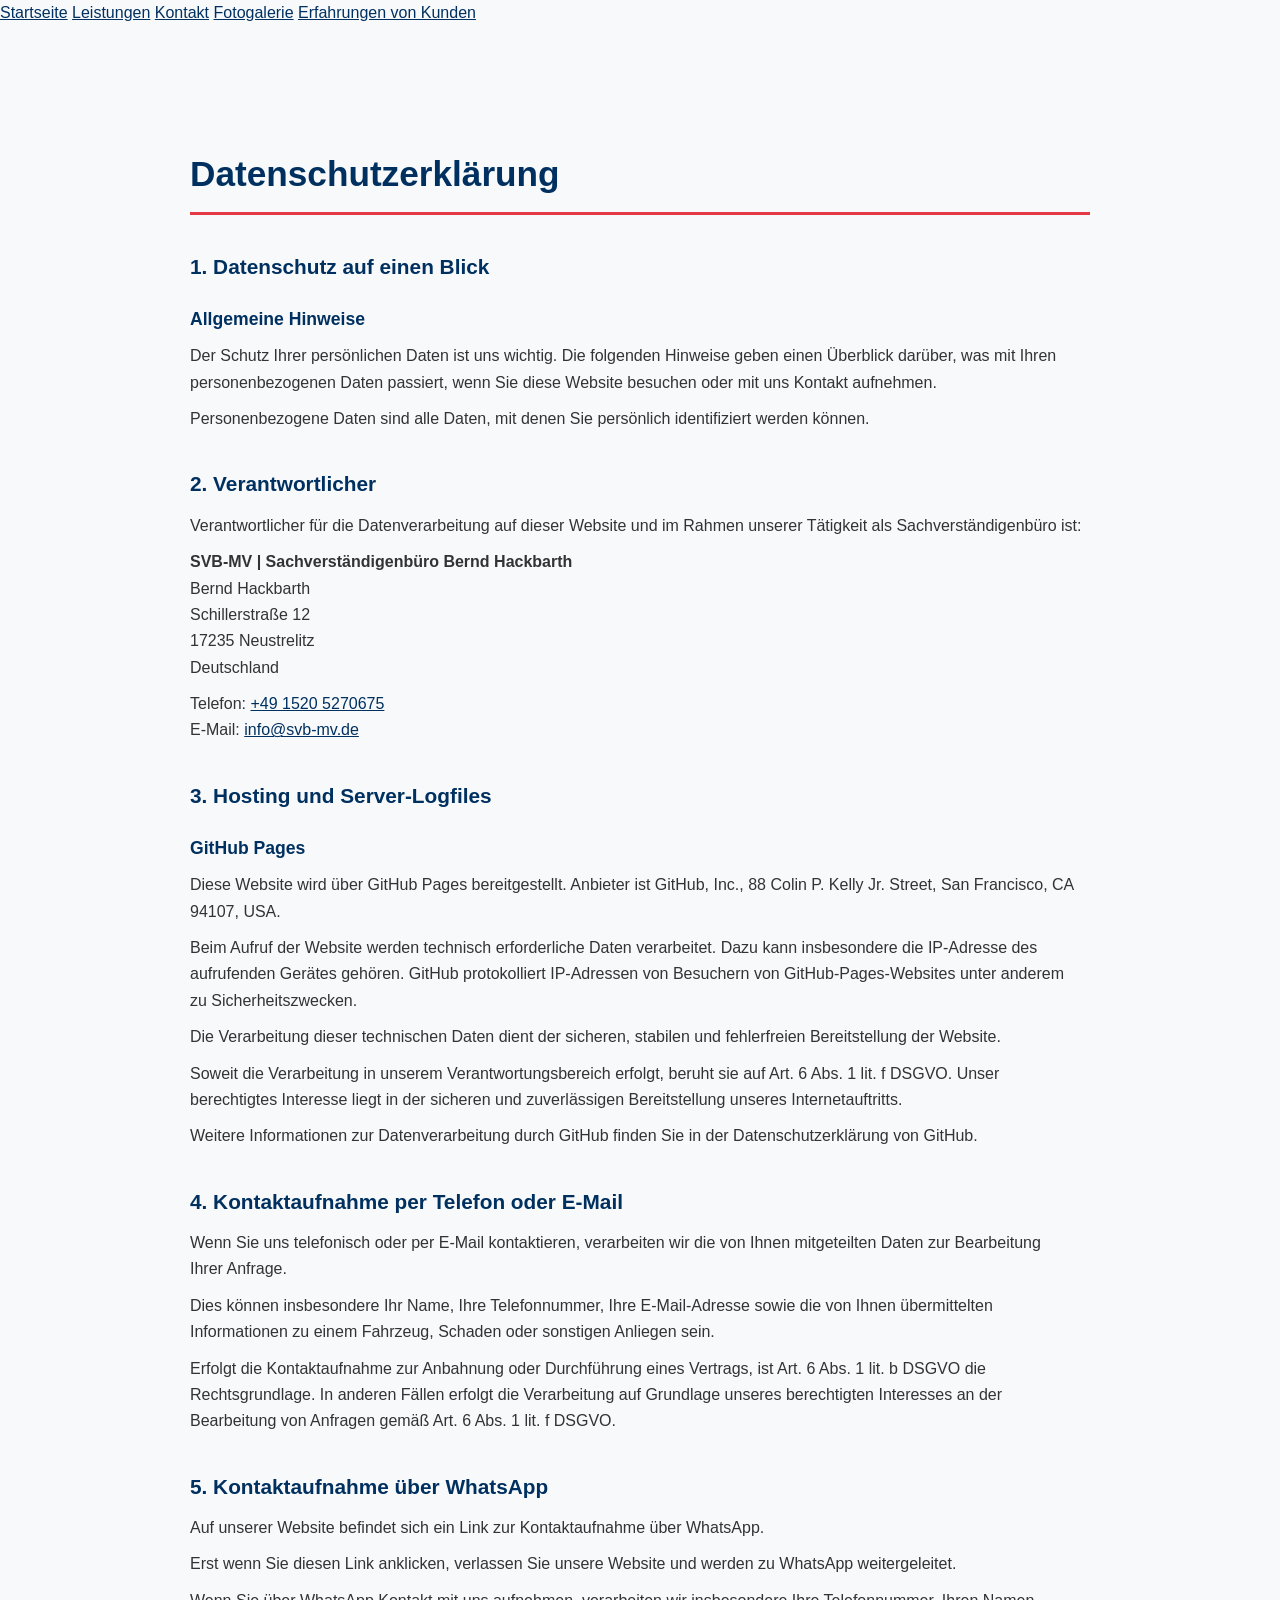
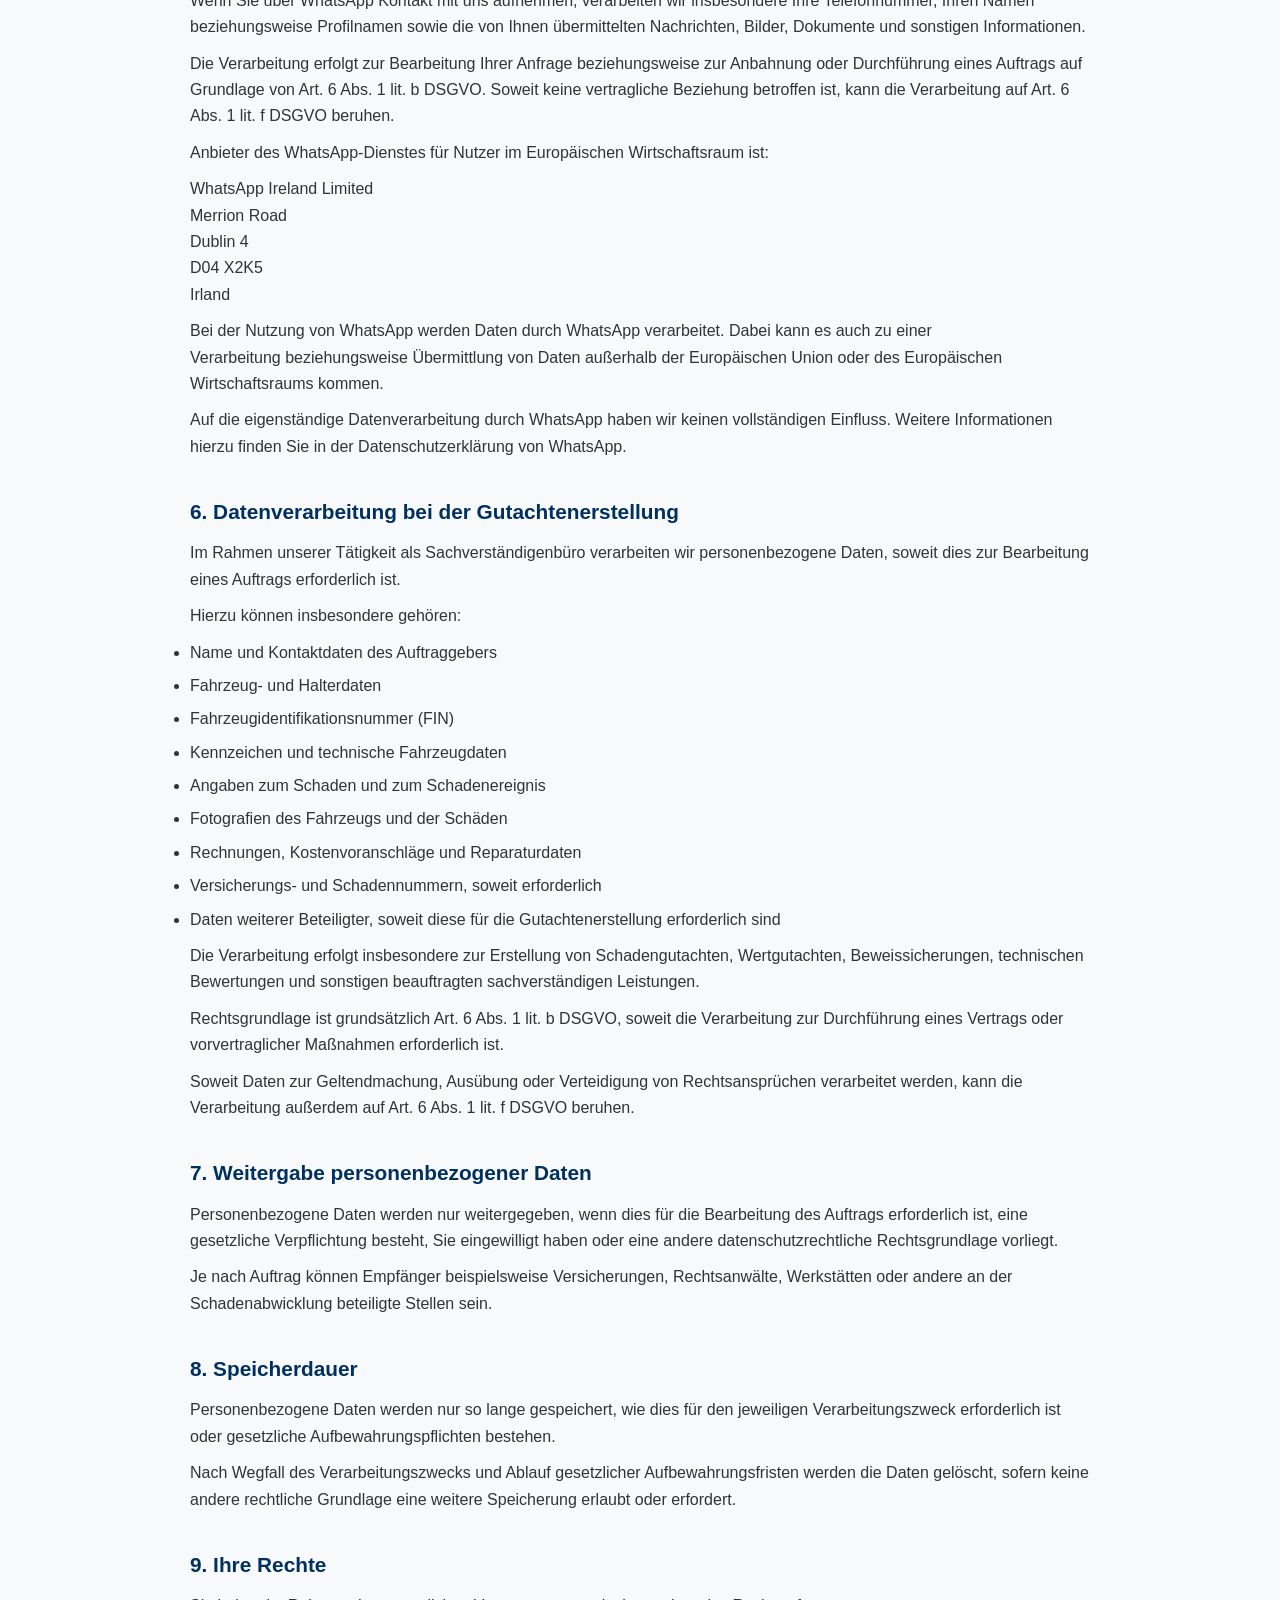
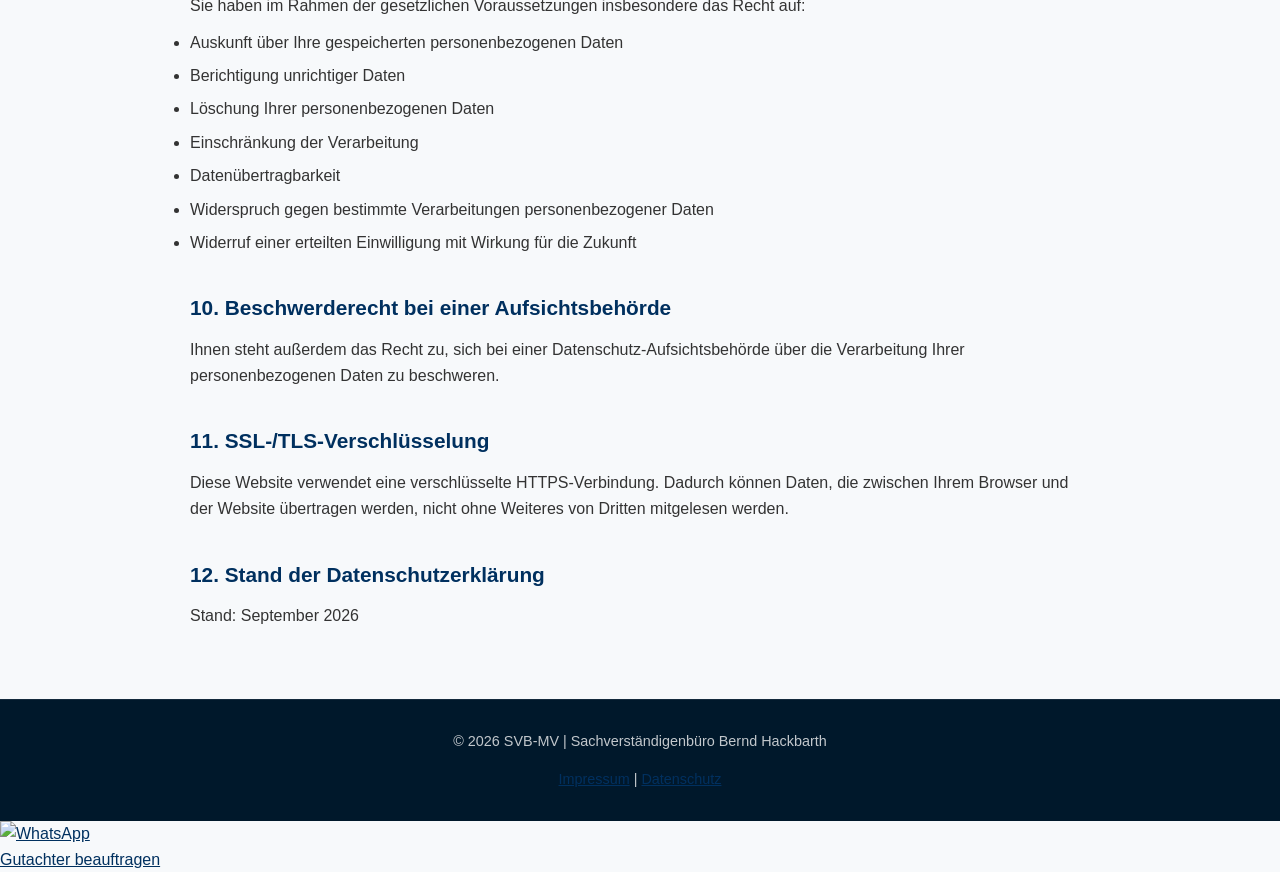
==== datenschutz.html @ 4119a7e8 "Rename Datenschutz.html to datenschutz.html" ====
<!DOCTYPE html>
<html lang="de">
<head>
    <meta charset="UTF-8">
    <meta name="viewport" content="width=device-width, initial-scale=1.0">

    <title>Datenschutzerklärung | SVB-MV Sachverständigenbüro Bernd Hackbarth</title>
    <meta name="robots" content="index, follow">

    <!-- Favicons -->
    <link rel="apple-touch-icon" sizes="180x180" href="favicons/apple-touch-icon.png">
    <link rel="icon" type="image/png" sizes="32x32" href="favicons/favicon-32x32.png">
    <link rel="icon" type="image/png" sizes="16x16" href="favicons/favicon-16x16.png">
    <link rel="shortcut icon" href="favicons/favicon.ico" type="image/x-icon">
    <link rel="manifest" href="favicons/site.webmanifest">

    <!-- Haupt-Stylesheet -->
    <link rel="stylesheet" href="style.css">

    <style>
        .legal-page .content {
            padding: 120px 20px 60px;
            min-height: 70vh;
        }

        .legal-page .content .container {
            max-width: 900px;
            margin: 0 auto;
        }

        .legal-page h1 {
            font-size: 2.2rem;
            color: #00305f;
            text-shadow: none;
            margin-bottom: 25px;
            border-bottom: 3px solid #e63946;
            padding-bottom: 10px;
            width: 100%;
        }

        .legal-page h2 {
            font-size: 1.3rem;
            margin-top: 35px;
            margin-bottom: 12px;
            color: #00305f;
        }

        .legal-page h3 {
            font-size: 1.1rem;
            margin-top: 22px;
            margin-bottom: 8px;
            color: #00305f;
        }

        .legal-page p,
        .legal-page ul {
            margin: 10px 0;
            color: #333;
            line-height: 1.65;
        }

        .legal-page li {
            margin-bottom: 7px;
        }

        .legal-page a {
            color: #00305f;
            text-decoration: underline;
        }
    </style>
</head>

<body class="legal-page">

    <!-- Navigation -->
    <div id="menu-icon">
        <div class="bar"></div>
        <div class="bar"></div>
        <div class="bar"></div>
    </div>

    <div id="side-menu">
        <a href="index.html">Startseite</a>
        <a href="leistungen.html">Leistungen</a>
        <a href="kontakt.html">Kontakt</a>
        <a href="galerie.html">Fotogalerie</a>
        <a href="erfahrungen.html">Erfahrungen von Kunden</a>
    </div>


    <main class="content">
        <div class="container">

            <h1>Datenschutzerklärung</h1>


            <section>
                <h2>1. Datenschutz auf einen Blick</h2>

                <h3>Allgemeine Hinweise</h3>

                <p>
                    Der Schutz Ihrer persönlichen Daten ist uns wichtig.
                    Die folgenden Hinweise geben einen Überblick darüber,
                    was mit Ihren personenbezogenen Daten passiert, wenn
                    Sie diese Website besuchen oder mit uns Kontakt aufnehmen.
                </p>

                <p>
                    Personenbezogene Daten sind alle Daten, mit denen Sie
                    persönlich identifiziert werden können.
                </p>
            </section>


            <section>
                <h2>2. Verantwortlicher</h2>

                <p>
                    Verantwortlicher für die Datenverarbeitung auf dieser
                    Website und im Rahmen unserer Tätigkeit als
                    Sachverständigenbüro ist:
                </p>

                <p>
                    <strong>SVB-MV | Sachverständigenbüro Bernd Hackbarth</strong><br>
                    Bernd Hackbarth<br>
                    Schillerstraße 12<br>
                    17235 Neustrelitz<br>
                    Deutschland
                </p>

                <p>
                    Telefon:
                    <a href="tel:+4915205270675">+49 1520 5270675</a><br>

                    E-Mail:
                    <a href="mailto:info@svb-mv.de">info@svb-mv.de</a>
                </p>
            </section>


            <section>
                <h2>3. Hosting und Server-Logfiles</h2>

                <h3>GitHub Pages</h3>

                <p>
                    Diese Website wird über GitHub Pages bereitgestellt.
                    Anbieter ist GitHub, Inc., 88 Colin P. Kelly Jr. Street,
                    San Francisco, CA 94107, USA.
                </p>

                <p>
                    Beim Aufruf der Website werden technisch erforderliche
                    Daten verarbeitet. Dazu kann insbesondere die IP-Adresse
                    des aufrufenden Gerätes gehören. GitHub protokolliert
                    IP-Adressen von Besuchern von GitHub-Pages-Websites
                    unter anderem zu Sicherheitszwecken.
                </p>

                <p>
                    Die Verarbeitung dieser technischen Daten dient der
                    sicheren, stabilen und fehlerfreien Bereitstellung
                    der Website.
                </p>

                <p>
                    Soweit die Verarbeitung in unserem Verantwortungsbereich
                    erfolgt, beruht sie auf Art. 6 Abs. 1 lit. f DSGVO.
                    Unser berechtigtes Interesse liegt in der sicheren und
                    zuverlässigen Bereitstellung unseres Internetauftritts.
                </p>

                <p>
                    Weitere Informationen zur Datenverarbeitung durch GitHub
                    finden Sie in der Datenschutzerklärung von GitHub.
                </p>
            </section>


            <section>
                <h2>4. Kontaktaufnahme per Telefon oder E-Mail</h2>

                <p>
                    Wenn Sie uns telefonisch oder per E-Mail kontaktieren,
                    verarbeiten wir die von Ihnen mitgeteilten Daten zur
                    Bearbeitung Ihrer Anfrage.
                </p>

                <p>
                    Dies können insbesondere Ihr Name, Ihre Telefonnummer,
                    Ihre E-Mail-Adresse sowie die von Ihnen übermittelten
                    Informationen zu einem Fahrzeug, Schaden oder sonstigen
                    Anliegen sein.
                </p>

                <p>
                    Erfolgt die Kontaktaufnahme zur Anbahnung oder Durchführung
                    eines Vertrags, ist Art. 6 Abs. 1 lit. b DSGVO die
                    Rechtsgrundlage. In anderen Fällen erfolgt die Verarbeitung
                    auf Grundlage unseres berechtigten Interesses an der
                    Bearbeitung von Anfragen gemäß Art. 6 Abs. 1 lit. f DSGVO.
                </p>
            </section>


            <section>
                <h2>5. Kontaktaufnahme über WhatsApp</h2>

                <p>
                    Auf unserer Website befindet sich ein Link zur
                    Kontaktaufnahme über WhatsApp.
                </p>

                <p>
                    Erst wenn Sie diesen Link anklicken, verlassen Sie unsere
                    Website und werden zu WhatsApp weitergeleitet.
                </p>

                <p>
                    Wenn Sie über WhatsApp Kontakt mit uns aufnehmen,
                    verarbeiten wir insbesondere Ihre Telefonnummer,
                    Ihren Namen beziehungsweise Profilnamen sowie die von
                    Ihnen übermittelten Nachrichten, Bilder, Dokumente
                    und sonstigen Informationen.
                </p>

                <p>
                    Die Verarbeitung erfolgt zur Bearbeitung Ihrer Anfrage
                    beziehungsweise zur Anbahnung oder Durchführung eines
                    Auftrags auf Grundlage von Art. 6 Abs. 1 lit. b DSGVO.
                    Soweit keine vertragliche Beziehung betroffen ist,
                    kann die Verarbeitung auf Art. 6 Abs. 1 lit. f DSGVO
                    beruhen.
                </p>

                <p>
                    Anbieter des WhatsApp-Dienstes für Nutzer im Europäischen
                    Wirtschaftsraum ist:
                </p>

                <p>
                    WhatsApp Ireland Limited<br>
                    Merrion Road<br>
                    Dublin 4<br>
                    D04 X2K5<br>
                    Irland
                </p>

                <p>
                    Bei der Nutzung von WhatsApp werden Daten durch WhatsApp
                    verarbeitet. Dabei kann es auch zu einer Verarbeitung
                    beziehungsweise Übermittlung von Daten außerhalb der
                    Europäischen Union oder des Europäischen Wirtschaftsraums
                    kommen.
                </p>

                <p>
                    Auf die eigenständige Datenverarbeitung durch WhatsApp
                    haben wir keinen vollständigen Einfluss. Weitere
                    Informationen hierzu finden Sie in der
                    Datenschutzerklärung von WhatsApp.
                </p>
            </section>


            <section>
                <h2>6. Datenverarbeitung bei der Gutachtenerstellung</h2>

                <p>
                    Im Rahmen unserer Tätigkeit als Sachverständigenbüro
                    verarbeiten wir personenbezogene Daten, soweit dies
                    zur Bearbeitung eines Auftrags erforderlich ist.
                </p>

                <p>Hierzu können insbesondere gehören:</p>

                <ul>
                    <li>Name und Kontaktdaten des Auftraggebers</li>
                    <li>Fahrzeug- und Halterdaten</li>
                    <li>Fahrzeugidentifikationsnummer (FIN)</li>
                    <li>Kennzeichen und technische Fahrzeugdaten</li>
                    <li>Angaben zum Schaden und zum Schadenereignis</li>
                    <li>Fotografien des Fahrzeugs und der Schäden</li>
                    <li>Rechnungen, Kostenvoranschläge und Reparaturdaten</li>
                    <li>Versicherungs- und Schadennummern, soweit erforderlich</li>
                    <li>
                        Daten weiterer Beteiligter, soweit diese für die
                        Gutachtenerstellung erforderlich sind
                    </li>
                </ul>

                <p>
                    Die Verarbeitung erfolgt insbesondere zur Erstellung
                    von Schadengutachten, Wertgutachten, Beweissicherungen,
                    technischen Bewertungen und sonstigen beauftragten
                    sachverständigen Leistungen.
                </p>

                <p>
                    Rechtsgrundlage ist grundsätzlich Art. 6 Abs. 1 lit. b
                    DSGVO, soweit die Verarbeitung zur Durchführung eines
                    Vertrags oder vorvertraglicher Maßnahmen erforderlich ist.
                </p>

                <p>
                    Soweit Daten zur Geltendmachung, Ausübung oder Verteidigung
                    von Rechtsansprüchen verarbeitet werden, kann die
                    Verarbeitung außerdem auf Art. 6 Abs. 1 lit. f DSGVO
                    beruhen.
                </p>
            </section>


            <section>
                <h2>7. Weitergabe personenbezogener Daten</h2>

                <p>
                    Personenbezogene Daten werden nur weitergegeben, wenn
                    dies für die Bearbeitung des Auftrags erforderlich ist,
                    eine gesetzliche Verpflichtung besteht, Sie eingewilligt
                    haben oder eine andere datenschutzrechtliche
                    Rechtsgrundlage vorliegt.
                </p>

                <p>
                    Je nach Auftrag können Empfänger beispielsweise
                    Versicherungen, Rechtsanwälte, Werkstätten oder andere
                    an der Schadenabwicklung beteiligte Stellen sein.
                </p>
            </section>


            <section>
                <h2>8. Speicherdauer</h2>

                <p>
                    Personenbezogene Daten werden nur so lange gespeichert,
                    wie dies für den jeweiligen Verarbeitungszweck erforderlich
                    ist oder gesetzliche Aufbewahrungspflichten bestehen.
                </p>

                <p>
                    Nach Wegfall des Verarbeitungszwecks und Ablauf
                    gesetzlicher Aufbewahrungsfristen werden die Daten
                    gelöscht, sofern keine andere rechtliche Grundlage
                    eine weitere Speicherung erlaubt oder erfordert.
                </p>
            </section>


            <section>
                <h2>9. Ihre Rechte</h2>

                <p>
                    Sie haben im Rahmen der gesetzlichen Voraussetzungen
                    insbesondere das Recht auf:
                </p>

                <ul>
                    <li>Auskunft über Ihre gespeicherten personenbezogenen Daten</li>
                    <li>Berichtigung unrichtiger Daten</li>
                    <li>Löschung Ihrer personenbezogenen Daten</li>
                    <li>Einschränkung der Verarbeitung</li>
                    <li>Datenübertragbarkeit</li>
                    <li>
                        Widerspruch gegen bestimmte Verarbeitungen
                        personenbezogener Daten
                    </li>
                    <li>
                        Widerruf einer erteilten Einwilligung mit Wirkung
                        für die Zukunft
                    </li>
                </ul>
            </section>


            <section>
                <h2>10. Beschwerderecht bei einer Aufsichtsbehörde</h2>

                <p>
                    Ihnen steht außerdem das Recht zu, sich bei einer
                    Datenschutz-Aufsichtsbehörde über die Verarbeitung
                    Ihrer personenbezogenen Daten zu beschweren.
                </p>
            </section>


            <section>
                <h2>11. SSL-/TLS-Verschlüsselung</h2>

                <p>
                    Diese Website verwendet eine verschlüsselte
                    HTTPS-Verbindung. Dadurch können Daten, die zwischen
                    Ihrem Browser und der Website übertragen werden,
                    nicht ohne Weiteres von Dritten mitgelesen werden.
                </p>
            </section>


            <section>
                <h2>12. Stand der Datenschutzerklärung</h2>

                <p>Stand: September 2026</p>
            </section>

        </div>
    </main>


    <!-- Footer -->
    <footer>
        <div class="container">

            <span>
                © 2026 SVB-MV | Sachverständigenbüro Bernd Hackbarth
            </span>

            <div style="margin-top: 15px;">
                <a href="impressum.html">Impressum</a> |
                <a href="datenschutz.html">Datenschutz</a>
            </div>

        </div>
    </footer>


    <!-- WhatsApp -->
    <a
        href="https://wa.me/4915205270675"
        class="whatsapp-widget"
        target="_blank"
        rel="noopener noreferrer"
        aria-label="SVB-MV über WhatsApp kontaktieren"
    >
        <img
            src="https://upload.wikimedia.org/wikipedia/commons/6/6b/WhatsApp.svg"
            alt="WhatsApp"
        >
        <span>Gutachter beauftragen</span>
    </a>


    <script src="script.js"></script>

</body>
</html>
---- style.css ----
/* =========================================================
   SVB-MV – SACHVERSTÄNDIGENBÜRO BERND HACKBARTH
   KOMPLETTE STYLE.CSS
   Mobile First, responsive und passend zu den JPG-Bildern
========================================================= */

/* =========================
   Variablen
========================= */

:root {
  --navy-950: #001c33;
  --navy-900: #002846;
  --navy-800: #003b68;
  --navy-700: #075485;

  --blue-600: #007fd3;
  --blue-500: #0b98e8;
  --cyan-400: #20b8f3;

  --white: #ffffff;
  --gray-50: #f7f9fb;
  --gray-100: #eef3f6;
  --gray-200: #dce6ec;
  --gray-500: #66798a;

  --text: #12314b;
  --text-dark: #082640;

  --green: #1fa85b;

  --border: rgba(0, 59, 104, 0.14);

  --shadow-small:
    0 7px 20px rgba(0, 38, 68, 0.12);

  --shadow-medium:
    0 16px 38px rgba(0, 38, 68, 0.18);

  --shadow-large:
    0 28px 65px rgba(0, 26, 48, 0.3);

  --radius-small: 10px;
  --radius-medium: 18px;
  --radius-large: 28px;

  --content-width: 1180px;
  --header-height: 78px;
}

/* =========================
   Reset und Basis
========================= */

* {
  box-sizing: border-box;
  margin: 0;
  padding: 0;
}

html {
  scroll-behavior: smooth;
  scroll-padding-top: var(--header-height);
}

body {
  min-width: 320px;
  overflow-x: hidden;

  background: var(--gray-50);
  color: var(--text);

  font-family:
    Arial,
    Helvetica,
    sans-serif;

  font-size: 16px;
  line-height: 1.6;
}

body,
button,
input,
textarea,
select {
  font-family:
    Arial,
    Helvetica,
    sans-serif;
}

img {
  display: block;
  width: 100%;
  max-width: 100%;
}

a {
  color: inherit;
  text-decoration: none;
}

button {
  font: inherit;
}

address {
  font-style: normal;
}

main {
  display: block;
}

section {
  position: relative;
}

p {
  text-wrap: pretty;
}

h1,
h2,
h3 {
  text-wrap: balance;
}

::selection {
  background: var(--cyan-400);
  color: var(--white);
}

/* =========================
   Fokus / Bedienbarkeit
========================= */

a:focus-visible,
button:focus-visible {
  outline: 3px solid var(--cyan-400);
  outline-offset: 4px;
}

/* =========================
   Header
========================= */

header {
  position: sticky;
  top: 0;
  z-index: 1000;

  min-height: var(--header-height);
  padding: 12px 18px;

  display: flex;
  align-items: center;
  justify-content: space-between;
  gap: 18px;

  background:
    linear-gradient(
      135deg,
      rgba(0, 28, 51, 0.99),
      rgba(0, 59, 104, 0.97)
    );

  border-bottom: 1px solid rgba(255, 255, 255, 0.12);

  box-shadow:
    0 6px 20px rgba(0, 0, 0, 0.2);

  backdrop-filter: blur(14px);
  -webkit-backdrop-filter: blur(14px);
}

/* =========================
   Logo
========================= */

.logo {
  position: relative;
  z-index: 1002;

  display: flex;
  align-items: center;
  flex-shrink: 0;
}

.logo a {
  display: inline-flex;
  align-items: center;
}

.logo img {
  width: 74px;
  height: 56px;

  object-fit: contain;
  object-position: left center;

  border-radius: 8px;
}

/* =========================
   Hamburger-Menü
========================= */

.menu-button {
  position: relative;
  z-index: 1002;

  width: 48px;
  height: 46px;
  padding: 10px;

  display: flex;
  flex-direction: column;
  justify-content: space-between;

  border: 1px solid rgba(255, 255, 255, 0.24);
  border-radius: var(--radius-small);

  background: rgba(255, 255, 255, 0.08);
  cursor: pointer;

  transition:
    background 0.25s ease,
    transform 0.25s ease,
    border-color 0.25s ease;
}

.menu-button:hover {
  background: rgba(255, 255, 255, 0.15);
  border-color: rgba(255, 255, 255, 0.42);
}

.menu-button:active {
  transform: scale(0.96);
}

.menu-button span {
  display: block;

  width: 100%;
  height: 3px;

  border-radius: 999px;
  background: var(--white);

  transition:
    transform 0.28s ease,
    opacity 0.22s ease;
}

.menu-button.menu-open span:nth-child(1) {
  transform: translateY(11px) rotate(45deg);
}

.menu-button.menu-open span:nth-child(2) {
  opacity: 0;
}

.menu-button.menu-open span:nth-child(3) {
  transform: translateY(-11px) rotate(-45deg);
}

/* =========================
   Mobile Navigation
========================= */

header nav {
  position: absolute;
  top: 100%;
  left: 0;

  width: 100%;
  max-height: 0;
  padding: 0 18px;

  display: flex;
  flex-direction: column;

  overflow: hidden;
  opacity: 0;
  visibility: hidden;

  background:
    linear-gradient(
      180deg,
      rgba(0, 43, 77, 0.995),
      rgba(0, 27, 50, 0.995)
    );

  border-bottom: 1px solid rgba(255, 255, 255, 0.12);
  box-shadow: var(--shadow-medium);

  transition:
    max-height 0.35s ease,
    padding 0.35s ease,
    opacity 0.25s ease,
    visibility 0.25s ease;
}

header nav.nav-open {
  max-height: 360px;
  padding: 14px 18px 22px;

  opacity: 1;
  visibility: visible;
}

header nav a {
  width: 100%;
  padding: 15px 7px;

  color: var(--white);
  font-weight: 700;

  border-bottom: 1px solid rgba(255, 255, 255, 0.13);

  transition:
    color 0.2s ease,
    padding-left 0.2s ease,
    background 0.2s ease;
}

header nav a:last-child {
  border-bottom: 0;
}

header nav a:hover {
  padding-left: 14px;

  color: #91e0ff;
  background: rgba(255, 255, 255, 0.05);
}

/* =========================
   Hero-Bereich
========================= */

.hero {
  position: relative;

  min-height: 720px;

  display: flex;
  align-items: flex-end;

  overflow: hidden;
  background: var(--navy-950);
}

.hero > img {
  position: absolute;
  inset: 0;

  width: 100%;
  height: 100%;

  object-fit: cover;
  object-position: center;

  filter:
    saturate(1.04)
    contrast(1.03);

  transform: scale(1.01);

  transition:
    opacity 0.4s ease,
    transform 0.7s ease;
}

/* Abdunklung für lesbaren Text */

.hero::before {
  content: "";

  position: absolute;
  inset: 0;
  z-index: 1;

  background:
    linear-gradient(
      180deg,
      rgba(0, 31, 56, 0.32) 0%,
      rgba(0, 35, 63, 0.42) 35%,
      rgba(0, 31, 56, 0.72) 70%,
      rgba(0, 23, 42, 0.95) 100%
    );
}

/* Blauer Lichteffekt */

.hero::after {
  content: "";

  position: absolute;
  inset: 0;
  z-index: 1;

  background:
    radial-gradient(
      circle at 75% 18%,
      rgba(32, 184, 243, 0.22),
      transparent 45%
    );

  pointer-events: none;
}

/* =========================
   Hero-Text
========================= */

.hero-text {
  position: relative;
  z-index: 2;

  width: min(100%, var(--content-width));
  margin: 0 auto;
  padding: 58px 20px 52px;

  color: var(--white);
}

.hero-text h1 {
  max-width: 880px;
  margin-bottom: 24px;

  font-size: clamp(2.15rem, 8vw, 4.8rem);
  line-height: 1.03;
  letter-spacing: -0.035em;
  font-weight: 800;

  text-shadow:
    0 3px 10px rgba(0, 0, 0, 0.3),
    0 13px 30px rgba(0, 0, 0, 0.2);
}

.hero-text p {
  margin-bottom: 30px;

  color: rgba(255, 255, 255, 0.95);
  font-size: 1.15rem;
  line-height: 1.55;
  font-weight: 700;

  text-shadow: 0 2px 8px rgba(0, 0, 0, 0.32);
}

/* =========================
   Buttons
========================= */

.button {
  position: relative;
  overflow: hidden;

  min-height: 56px;
  padding: 15px 24px;

  display: inline-flex;
  align-items: center;
  justify-content: center;

  border: 0;
  border-radius: 14px;

  background:
    linear-gradient(
      135deg,
      var(--cyan-400),
      var(--blue-600)
    );

  color: var(--white);
  font-size: 1rem;
  font-weight: 800;
  text-align: center;

  box-shadow:
    0 11px 27px rgba(0, 126, 211, 0.36),
    inset 0 1px 0 rgba(255, 255, 255, 0.25);

  transition:
    transform 0.22s ease,
    box-shadow 0.22s ease,
    filter 0.22s ease;
}

.button::before {
  content: "";

  position: absolute;
  top: 0;
  left: -130%;

  width: 80%;
  height: 100%;

  background:
    linear-gradient(
      115deg,
      transparent,
      rgba(255, 255, 255, 0.34),
      transparent
    );

  transform: skewX(-18deg);
  transition: left 0.55s ease;
}

.button:hover {
  transform: translateY(-3px);

  box-shadow:
    0 17px 36px rgba(0, 126, 211, 0.44),
    inset 0 1px 0 rgba(255, 255, 255, 0.32);

  filter: brightness(1.05);
}

.button:hover::before {
  left: 145%;
}

.button:active {
  transform: translateY(-1px);
}

/* =========================
   Bildwechsel
========================= */

.hero > img.hero-image-fade {
  opacity: 0.18;
  transform: scale(1.04);
}

/* =========================
   Leistungen
========================= */

#leistungen {
  padding: 76px 18px 88px;

  background:
    linear-gradient(
      180deg,
      #fafcfd 0%,
      var(--gray-100) 100%
    );
}

#leistungen,
#kontakt {
  scroll-margin-top: calc(var(--header-height) + 10px);
}

#leistungen h2,
#kontakt h2 {
  margin-bottom: 42px;

  color: var(--navy-950);
  font-size: clamp(2rem, 7vw, 3.35rem);
  line-height: 1.08;
  letter-spacing: -0.025em;
  text-align: center;
}

#leistungen h2::after,
#kontakt h2::after {
  content: "";

  display: block;

  width: 76px;
  height: 5px;
  margin: 15px auto 0;

  border-radius: 999px;

  background:
    linear-gradient(
      90deg,
      var(--cyan-400),
      var(--blue-600)
    );
}

/* =========================
   Karten-Raster
========================= */

.cards {
  width: min(100%, var(--content-width));
  margin: 0 auto;

  display: grid;
  grid-template-columns: 1fr;
  gap: 26px;
}

/* =========================
   Leistungskarten
========================= */

.card {
  position: relative;

  min-height: 100%;
  overflow: hidden;

  display: flex;
  flex-direction: column;

  border: 1px solid var(--border);
  border-radius: var(--radius-medium);

  background:
    linear-gradient(
      180deg,
      rgba(255, 255, 255, 0.99),
      rgba(250, 252, 254, 0.99)
    );

  box-shadow: var(--shadow-small);

  opacity: 0;
  transform: translateY(36px);

  transition:
    opacity 0.6s ease,
    transform 0.6s ease,
    box-shadow 0.25s ease,
    border-color 0.25s ease;
}

.card.show {
  opacity: 1;
  transform: translateY(0);
}

.card:hover {
  transform: translateY(-7px);

  border-color: rgba(0, 126, 211, 0.25);
  box-shadow: var(--shadow-medium);
}

.card img {
  width: 100%;
  height: 220px;

  object-fit: cover;
  object-position: center;

  transition:
    transform 0.55s ease,
    filter 0.35s ease;
}

.card:hover img {
  transform: scale(1.045);
  filter:
    saturate(1.06)
    contrast(1.03);
}

.card h3 {
  padding: 23px 21px 8px;

  color: var(--text-dark);
  font-size: 1.3rem;
  line-height: 1.25;
  letter-spacing: -0.015em;
}

.card p {
  flex-grow: 1;

  padding: 0 21px 27px;

  color: var(--gray-500);
  font-size: 1rem;
}

.card::after {
  content: "";

  position: absolute;
  left: 0;
  right: 0;
  bottom: 0;

  height: 5px;

  background:
    linear-gradient(
      90deg,
      var(--cyan-400),
      var(--blue-600)
    );

  transform: scaleX(0);
  transform-origin: left;

  transition: transform 0.3s ease;
}

.card:hover::after {
  transform: scaleX(1);
}

/* Gestaffeltes Einblenden */

.card:nth-child(1) {
  transition-delay: 0.04s;
}

.card:nth-child(2) {
  transition-delay: 0.09s;
}

.card:nth-child(3) {
  transition-delay: 0.14s;
}

.card:nth-child(4) {
  transition-delay: 0.19s;
}

.card:nth-child(5) {
  transition-delay: 0.24s;
}

/* =========================
   Kontakt
========================= */

#kontakt {
  position: relative;

  padding: 82px 20px 92px;

  overflow: hidden;

  text-align: center;
  color: var(--white);

  background:
    linear-gradient(
      145deg,
      rgba(0, 44, 78, 0.99),
      rgba(0, 24, 44, 0.995)
    );
}

#kontakt::before {
  content: "";

  position: absolute;
  top: -130px;
  right: -130px;

  width: 340px;
  height: 340px;

  border-radius: 50%;

  background:
    radial-gradient(
      circle,
      rgba(32, 184, 243, 0.27),
      transparent 70%
    );
}

#kontakt::after {
  content: "";

  position: absolute;
  bottom: -170px;
  left: -170px;

  width: 380px;
  height: 380px;

  border-radius: 50%;

  background:
    radial-gradient(
      circle,
      rgba(0, 126, 211, 0.2),
      transparent 72%
    );
}

#kontakt > * {
  position: relative;
  z-index: 2;
}

#kontakt h2 {
  color: var(--white);
}

#kontakt h2::after {
  background:
    linear-gradient(
      90deg,
      #9ae5ff,
      var(--cyan-400)
    );
}

#kontakt p,
#kontakt address {
  width: min(100%, 650px);
  margin-right: auto;
  margin-left: auto;

  color: rgba(255, 255, 255, 0.9);
  font-size: 1.07rem;
}

#kontakt p {
  margin-bottom: 16px;
}

#kontakt address {
  margin-bottom: 22px;
}

#kontakt strong {
  display: inline-block;

  margin-bottom: 10px;
  padding: 14px 18px;

  color: var(--white);
  font-size: 1.25rem;

  border: 1px solid rgba(255, 255, 255, 0.14);
  border-radius: 14px;

  background: rgba(255, 255, 255, 0.06);

  box-shadow:
    inset 0 1px 0 rgba(255, 255, 255, 0.08),
    0 10px 30px rgba(0, 0, 0, 0.13);

  backdrop-filter: blur(10px);
  -webkit-backdrop-filter: blur(10px);
}

#kontakt a:not(.button) {
  display: inline-block;
  padding: 2px 4px;

  color: #91e0ff;
  font-weight: 700;

  border-radius: 5px;

  transition:
    color 0.2s ease,
    background 0.2s ease;
}

#kontakt a:not(.button):hover {
  color: var(--white);
  background: rgba(255, 255, 255, 0.08);
}

#kontakt .button {
  margin-top: 18px;
}

/* =========================
   Footer
========================= */

footer {
  padding: 26px 18px;

  background: #00182b;

  color: rgba(255, 255, 255, 0.76);
  font-size: 0.9rem;
  text-align: center;

  border-top: 1px solid rgba(255, 255, 255, 0.08);
}

footer p {
  width: min(100%, var(--content-width));
  margin: 0 auto;
}

/* =========================
   Animationen
========================= */

body {
  animation: page-fade-in 0.45s ease both;
}

.hero-text h1 {
  animation: hero-heading-in 0.75s ease 0.1s both;
}

.hero-text p {
  animation: hero-text-in 0.75s ease 0.23s both;
}

.hero-text .button {
  animation: hero-button-in 0.75s ease 0.36s both;
}

@keyframes page-fade-in {
  from {
    opacity: 0;
  }

  to {
    opacity: 1;
  }
}

@keyframes hero-heading-in {
  from {
    opacity: 0;
    transform: translateY(28px);
  }

  to {
    opacity: 1;
    transform: translateY(0);
  }
}

@keyframes hero-text-in {
  from {
    opacity: 0;
    transform: translateY(22px);
  }

  to {
    opacity: 1;
    transform: translateY(0);
  }
}

@keyframes hero-button-in {
  from {
    opacity: 0;
    transform: translateY(18px) scale(0.98);
  }

  to {
    opacity: 1;
    transform: translateY(0) scale(1);
  }
}

/* =========================
   Kleine Smartphones
========================= */

@media (max-width: 420px) {
  :root {
    --header-height: 72px;
  }

  header {
    padding: 10px 14px;
  }

  .logo img {
    width: 66px;
    height: 50px;
  }

  .menu-button {
    width: 45px;
    height: 43px;
  }

  .hero {
    min-height: 660px;
  }

  .hero-text {
    padding: 45px 16px 38px;
  }

  .hero-text h1 {
    font-size: 2rem;
  }

  .hero-text p {
    font-size: 1.04rem;
  }

  .button {
    width: 100%;
    padding-inline: 16px;
  }

  #leistungen {
    padding: 64px 14px 76px;
  }

  .cards {
    gap: 22px;
  }

  .card img {
    height: 190px;
  }

  .card h3 {
    padding: 20px 18px 7px;
    font-size: 1.2rem;
  }

  .card p {
    padding: 0 18px 24px;
  }

  #kontakt {
    padding: 70px 18px 82px;
  }

  #kontakt p,
  #kontakt address {
    font-size: 1rem;
  }

  #kontakt .button {
    width: 100%;
  }

}

/* =========================
   Tablet
========================= */

@media (min-width: 700px) {
  :root {
    --header-height: 86px;
  }

  header {
    padding: 14px 34px;
  }

  .logo img {
    width: 82px;
    height: 62px;
  }

  .menu-button {
    display: none;
  }

  header nav {
    position: static;

    width: auto;
    max-height: none;
    padding: 0;

    flex-direction: row;
    align-items: center;
    gap: 26px;

    overflow: visible;
    opacity: 1;
    visibility: visible;

    background: transparent;
    border: 0;
    box-shadow: none;
  }

  header nav a {
    position: relative;

    width: auto;
    padding: 7px 0;

    border: 0;
    font-size: 0.98rem;
  }

  header nav a::after {
    content: "";

    position: absolute;
    left: 0;
    bottom: 0;

    width: 0;
    height: 2px;

    border-radius: 999px;
    background: var(--cyan-400);

    transition: width 0.25s ease;
  }

  header nav a:hover {
    padding-left: 0;

    color: var(--white);
    background: transparent;
  }

  header nav a:hover::after {
    width: 100%;
  }

  .hero {
    min-height: 760px;
    align-items: center;
  }

  .hero-text {
    padding: 90px 46px;
  }

  .hero-text p {
    font-size: 1.28rem;
  }

  #leistungen {
    padding: 92px 34px 105px;
  }

  .cards {
    grid-template-columns:
      repeat(2, minmax(0, 1fr));

    gap: 28px;
  }

  .card img {
    height: 240px;
  }

  #kontakt {
    padding: 96px 34px 105px;
  }

}

/* =========================
   Desktop
========================= */

@media (min-width: 1050px) {
  header {
    padding:
      15px
      max(
        55px,
        calc((100vw - var(--content-width)) / 2)
      );
  }

  .logo img {
    width: 90px;
    height: 68px;
  }

  .hero {
    min-height: 790px;
  }

  .hero > img {
    object-position: center 48%;
  }

  .hero-text {
    padding: 110px 0;
  }

  .hero-text h1 {
    max-width: 920px;
  }

  .hero-text p {
    font-size: 1.4rem;
  }

  #leistungen {
    padding:
      110px
      max(
        50px,
        calc((100vw - var(--content-width)) / 2)
      )
      125px;
  }

  .cards {
    grid-template-columns:
      repeat(6, minmax(0, 1fr));

    gap: 30px;
  }

  .card {
    grid-column: span 2;
  }

  .card:nth-child(4) {
    grid-column: 2 / span 2;
  }

  .card:nth-child(5) {
    grid-column: 4 / span 2;
  }

  .card img {
    height: 235px;
  }

  #kontakt {
    padding:
      115px
      max(
        50px,
        calc((100vw - 900px) / 2)
      )
      125px;
  }

  #kontakt p,
  #kontakt address {
    font-size: 1.12rem;
  }

  footer {
    padding: 30px 24px;
  }
}

/* =========================
   Große Bildschirme
========================= */

@media (min-width: 1500px) {
  :root {
    --content-width: 1280px;
  }

  .hero {
    min-height: 850px;
  }

  .hero-text h1 {
    max-width: 980px;
  }

  .cards {
    gap: 34px;
  }

  .card img {
    height: 255px;
  }
}

/* =========================
   Querformat Smartphone
========================= */

@media (max-width: 900px) and (orientation: landscape) {
  .hero {
    min-height: 620px;
  }

  .hero-text {
    padding-top: 55px;
    padding-bottom: 45px;
  }

  .hero-text h1 {
    max-width: 720px;
    font-size: clamp(2rem, 6vw, 3.6rem);
  }
}

/* =========================
   Hover nur mit Maus
========================= */

@media (hover: none) {
  .card:hover {
    transform: none;
    box-shadow: var(--shadow-small);
  }

  .card:hover img {
    transform: none;
    filter: none;
  }

  .card:hover::after {
    transform: scaleX(0);
  }
}

/* =========================
   Browser ohne Blur
========================= */

@supports not (
  (backdrop-filter: blur(10px))
  or
  (-webkit-backdrop-filter: blur(10px))
) {
  header {
    background: rgba(0, 43, 77, 0.99);
  }

  #kontakt strong {
    background: rgba(255, 255, 255, 0.1);
  }
}

/* =========================
   Weniger Bewegung
========================= */

@media (prefers-reduced-motion: reduce) {
  html {
    scroll-behavior: auto;
  }

  *,
  *::before,
  *::after {
    animation-duration: 0.01ms !important;
    animation-iteration-count: 1 !important;
    transition-duration: 0.01ms !important;
  }

  .card {
    opacity: 1;
    transform: none;
    transition-delay: 0s;
  }
}
/* =========================================================
   SCHWEBENDE SCHNELLKONTAKT-BUTTONS
   Telefon oben, WhatsApp darunter – unten links
========================================================= */

.contact-buttons {
  position: fixed;
  left: 18px;
  bottom: 18px;
  z-index: 1300;

  display: flex;
  flex-direction: column;
  align-items: flex-start;
  gap: 10px;
}

/* Gemeinsames Design beider Buttons */

.quick-contact {
  position: relative;
  overflow: hidden;

  min-width: 220px;
  min-height: 60px;
  padding: 9px 17px 9px 10px;

  display: flex;
  align-items: center;
  gap: 12px;

  color: #ffffff;

  border: 1px solid rgba(255, 255, 255, 0.44);
  border-radius: 999px;

  box-shadow:
    0 12px 30px rgba(0, 0, 0, 0.3),
    inset 0 1px 0 rgba(255, 255, 255, 0.24);

  backdrop-filter: blur(9px);
  -webkit-backdrop-filter: blur(9px);

  transition:
    transform 0.22s ease,
    box-shadow 0.22s ease,
    filter 0.22s ease;
}

/* Telefonbutton */

.phone-contact {
  background:
    linear-gradient(
      135deg,
      #1495eb,
      #005493
    );
}

/* WhatsApp-Button */

.whatsapp-contact {
  background:
    linear-gradient(
      135deg,
      #2bd36c,
      #128c4a
    );
}

/* Runde Fläche für das Symbol */

.contact-icon {
  width: 42px;
  height: 42px;
  flex: 0 0 42px;

  display: grid;
  place-items: center;

  border-radius: 50%;

  background: rgba(255, 255, 255, 0.16);

  box-shadow:
    inset 0 1px 0 rgba(255, 255, 255, 0.22);
}

/* SVG-Symbole */

.contact-icon svg {
  display: block;

  width: 24px;
  height: 24px;

  fill: currentColor;
}

/* Beschriftung */

.contact-label {
  display: flex;
  flex-direction: column;

  line-height: 1.15;
}

.contact-label strong {
  color: #ffffff;
  font-size: 0.98rem;
  font-weight: 800;
}

.contact-label small {
  margin-top: 4px;

  color: rgba(255, 255, 255, 0.86);
  font-size: 0.77rem;
  font-weight: 600;
}

/* Lichtreflex */

.quick-contact::before {
  content: "";

  position: absolute;
  top: 0;
  left: -130%;

  width: 75%;
  height: 100%;

  background:
    linear-gradient(
      115deg,
      transparent,
      rgba(255, 255, 255, 0.28),
      transparent
    );

  transform: skewX(-18deg);

  transition: left 0.55s ease;
}

/* Maus-Effekte */

.quick-contact:hover {
  transform: translateY(-3px);

  box-shadow:
    0 18px 38px rgba(0, 0, 0, 0.36),
    inset 0 1px 0 rgba(255, 255, 255, 0.3);

  filter: brightness(1.06);
}

.quick-contact:hover::before {
  left: 145%;
}

.quick-contact:active {
  transform: translateY(-1px) scale(0.98);
}

/* Fokus für Tastaturbedienung */

.quick-contact:focus-visible {
  outline: 3px solid #ffffff;
  outline-offset: 4px;
}

/* =========================================================
   SMARTPHONE
   Nur runde Symbole, damit wenig verdeckt wird
========================================================= */

@media (max-width: 480px) {
  .contact-buttons {
    left: 12px;
    bottom: 12px;
    gap: 8px;
  }

  .quick-contact {
    min-width: 58px;
    width: 58px;
    min-height: 58px;
    height: 58px;

    padding: 8px;

    justify-content: center;
  }

  .contact-icon {
    width: 40px;
    height: 40px;
    flex-basis: 40px;
  }

  .contact-icon svg {
    width: 23px;
    height: 23px;
  }

  .contact-label {
    display: none;
  }
}

/* Sehr kleine Smartphones */

@media (max-width: 350px) {
  .contact-buttons {
    left: 9px;
    bottom: 9px;
  }

  .quick-contact {
    width: 54px;
    min-width: 54px;
    height: 54px;
    min-height: 54px;
  }

  .contact-icon {
    width: 38px;
    height: 38px;
    flex-basis: 38px;
  }
}

/* Weniger Bewegung bei entsprechender Geräteeinstellung */

@media (prefers-reduced-motion: reduce) {
  .quick-contact,
  .quick-contact::before {
    transition: none;
  }
}
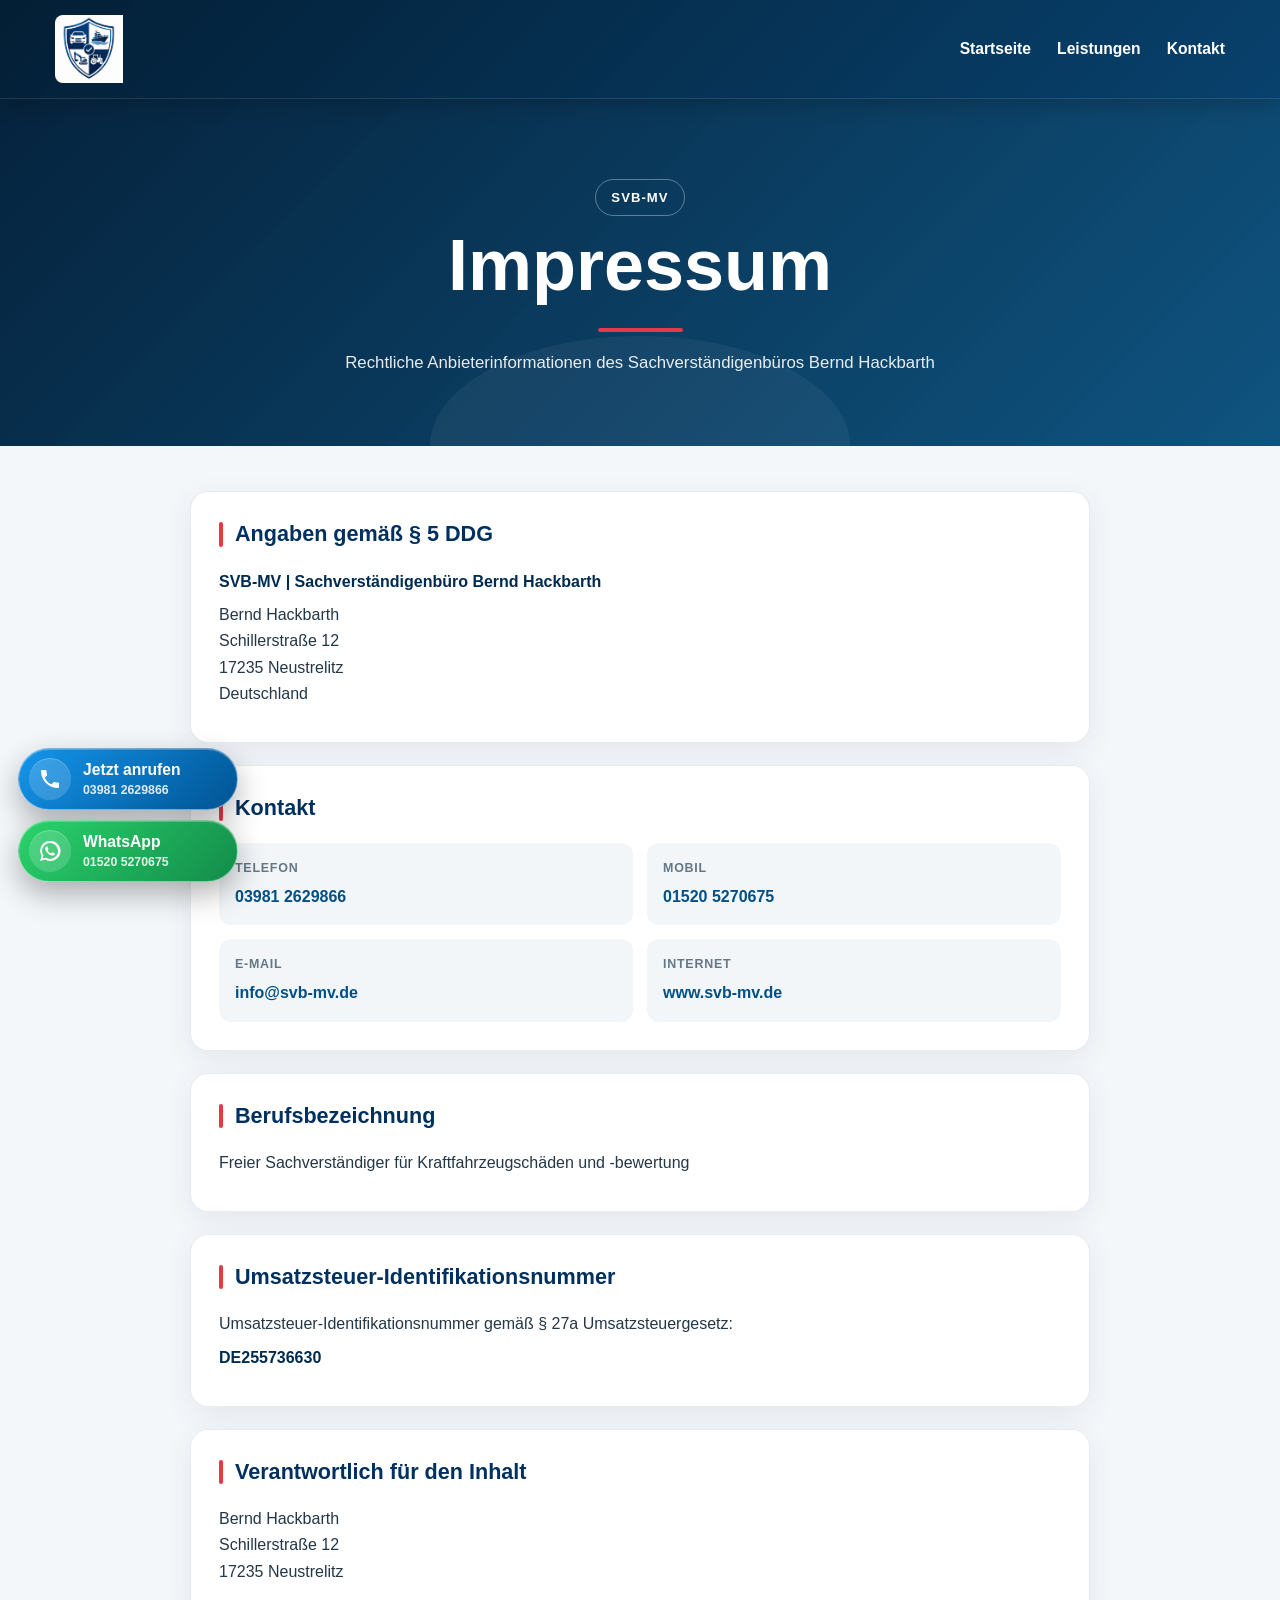
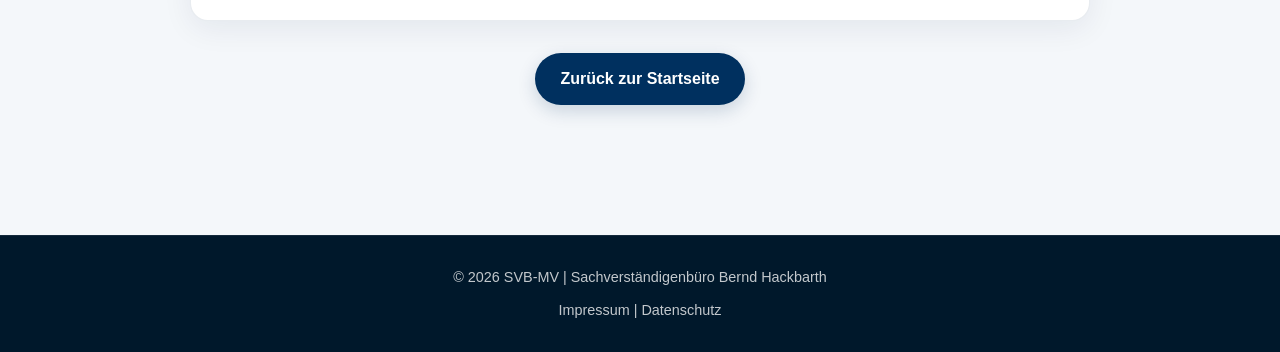
==== commit da37974f: "Update datenschutz.html for Impressum changes" ====
--- a/datenschutz.html
+++ b/datenschutz.html
@@ -1,448 +1,610 @@
 <!DOCTYPE html>
 <html lang="de">
 <head>
-    <meta charset="UTF-8">
-    <meta name="viewport" content="width=device-width, initial-scale=1.0">
-
-    <title>Datenschutzerklärung | SVB-MV Sachverständigenbüro Bernd Hackbarth</title>
-    <meta name="robots" content="index, follow">
-
-    <!-- Favicons -->
-    <link rel="apple-touch-icon" sizes="180x180" href="favicons/apple-touch-icon.png">
-    <link rel="icon" type="image/png" sizes="32x32" href="favicons/favicon-32x32.png">
-    <link rel="icon" type="image/png" sizes="16x16" href="favicons/favicon-16x16.png">
-    <link rel="shortcut icon" href="favicons/favicon.ico" type="image/x-icon">
-    <link rel="manifest" href="favicons/site.webmanifest">
-
-    <!-- Haupt-Stylesheet -->
-    <link rel="stylesheet" href="style.css">
-
-    <style>
-        .legal-page .content {
-            padding: 120px 20px 60px;
-            min-height: 70vh;
-        }
-
-        .legal-page .content .container {
-            max-width: 900px;
-            margin: 0 auto;
-        }
-
-        .legal-page h1 {
-            font-size: 2.2rem;
-            color: #00305f;
-            text-shadow: none;
-            margin-bottom: 25px;
-            border-bottom: 3px solid #e63946;
-            padding-bottom: 10px;
-            width: 100%;
-        }
-
-        .legal-page h2 {
-            font-size: 1.3rem;
-            margin-top: 35px;
-            margin-bottom: 12px;
-            color: #00305f;
-        }
-
-        .legal-page h3 {
-            font-size: 1.1rem;
-            margin-top: 22px;
-            margin-bottom: 8px;
-            color: #00305f;
-        }
-
-        .legal-page p,
-        .legal-page ul {
-            margin: 10px 0;
-            color: #333;
-            line-height: 1.65;
-        }
-
-        .legal-page li {
-            margin-bottom: 7px;
-        }
-
-        .legal-page a {
-            color: #00305f;
-            text-decoration: underline;
-        }
-    </style>
+  <meta charset="UTF-8">
+
+  <meta
+    name="viewport"
+    content="width=device-width, initial-scale=1.0"
+  >
+
+  <title>Impressum | SVB-MV Sachverständigenbüro Bernd Hackbarth</title>
+
+  <meta
+    name="description"
+    content="Impressum des SVB-MV Sachverständigenbüros Bernd Hackbarth in Neustrelitz."
+  >
+
+  <link rel="stylesheet" href="style.css">
+
+  <style>
+    /* =====================================================
+       IMPRESSUM – Ergänzungen zum bestehenden SVB-MV Design
+       ===================================================== */
+
+    .legal-hero {
+      position: relative;
+      overflow: hidden;
+      padding: 80px 20px 70px;
+      text-align: center;
+      color: #ffffff;
+      background:
+        linear-gradient(
+          135deg,
+          rgba(0, 31, 58, 0.98),
+          rgba(0, 73, 120, 0.94)
+        );
+    }
+
+    .legal-hero::after {
+      content: "";
+      position: absolute;
+      left: 50%;
+      bottom: -110px;
+      width: 420px;
+      height: 220px;
+      transform: translateX(-50%);
+      border-radius: 50%;
+      background: rgba(255, 255, 255, 0.05);
+    }
+
+    .legal-hero-inner {
+      position: relative;
+      z-index: 1;
+      max-width: 900px;
+      margin: 0 auto;
+    }
+
+    .legal-kicker {
+      display: inline-block;
+      margin-bottom: 12px;
+      padding: 7px 15px;
+      border: 1px solid rgba(255, 255, 255, 0.35);
+      border-radius: 999px;
+      font-size: 0.82rem;
+      font-weight: 700;
+      letter-spacing: 0.08em;
+      text-transform: uppercase;
+    }
+
+    .legal-hero h1 {
+      margin: 0;
+      color: #ffffff;
+      font-size: clamp(2.4rem, 8vw, 4.5rem);
+      line-height: 1.05;
+    }
+
+    .legal-hero p {
+      max-width: 620px;
+      margin: 18px auto 0;
+      color: rgba(255, 255, 255, 0.9);
+      font-size: 1.05rem;
+      line-height: 1.6;
+    }
+
+    .legal-red-line {
+      width: 85px;
+      height: 4px;
+      margin: 24px auto 0;
+      border-radius: 10px;
+      background: #e63946;
+    }
+
+
+    /* Inhalt */
+
+    .legal-main {
+      padding: 45px 18px 130px;
+      background: #f4f7fa;
+    }
+
+    .legal-container {
+      max-width: 900px;
+      margin: 0 auto;
+    }
+
+    .legal-card {
+      margin-bottom: 22px;
+      padding: 28px;
+      border: 1px solid rgba(0, 48, 95, 0.09);
+      border-radius: 18px;
+      background: #ffffff;
+      box-shadow:
+        0 8px 30px rgba(0, 35, 65, 0.07);
+    }
+
+    .legal-card h2 {
+      position: relative;
+      margin: 0 0 20px;
+      padding-left: 16px;
+      color: #00305f;
+      font-size: 1.35rem;
+      line-height: 1.3;
+    }
+
+    .legal-card h2::before {
+      content: "";
+      position: absolute;
+      top: 2px;
+      bottom: 2px;
+      left: 0;
+      width: 4px;
+      border-radius: 4px;
+      background: #e63946;
+    }
+
+    .legal-card p {
+      margin: 7px 0;
+      color: #243746;
+      font-size: 1rem;
+      line-height: 1.65;
+    }
+
+    .legal-card strong {
+      color: #002b50;
+    }
+
+    .legal-card a {
+      color: #004f87;
+      font-weight: 600;
+      text-decoration: none;
+    }
+
+    .legal-card a:hover,
+    .legal-card a:focus {
+      text-decoration: underline;
+    }
+
+
+    /* Kontaktfelder */
+
+    .legal-contact-grid {
+      display: grid;
+      grid-template-columns: repeat(2, minmax(0, 1fr));
+      gap: 14px;
+      margin-top: 10px;
+    }
+
+    .legal-contact-item {
+      display: block;
+      padding: 16px;
+      border-radius: 12px;
+      background: #f2f6f9;
+      color: #00305f;
+    }
+
+    .legal-contact-label {
+      display: block;
+      margin-bottom: 5px;
+      color: #647787;
+      font-size: 0.78rem;
+      font-weight: 700;
+      letter-spacing: 0.06em;
+      text-transform: uppercase;
+    }
+
+
+    /* Zurück zur Startseite */
+
+    .back-home {
+      margin-top: 32px;
+      text-align: center;
+    }
+
+    .back-home a {
+      display: inline-block;
+      padding: 13px 25px;
+      border-radius: 999px;
+      background: #00305f;
+      color: #ffffff;
+      font-weight: 700;
+      text-decoration: none;
+      box-shadow: 0 6px 18px rgba(0, 48, 95, 0.18);
+    }
+
+    .back-home a:hover,
+    .back-home a:focus {
+      background: #00477f;
+    }
+
+
+    /* Footer-Links */
+
+    footer .legal-links {
+      margin-top: 10px;
+    }
+
+    footer .legal-links a {
+      color: inherit;
+      text-decoration: none;
+    }
+
+    footer .legal-links a:hover,
+    footer .legal-links a:focus {
+      text-decoration: underline;
+    }
+
+
+    /* Smartphone */
+
+    @media (max-width: 700px) {
+
+      .legal-hero {
+        padding: 55px 18px 50px;
+      }
+
+      .legal-hero p {
+        font-size: 0.98rem;
+      }
+
+      .legal-main {
+        padding: 28px 14px 130px;
+      }
+
+      .legal-card {
+        padding: 22px 19px;
+        border-radius: 15px;
+      }
+
+      .legal-card h2 {
+        font-size: 1.2rem;
+      }
+
+      .legal-contact-grid {
+        grid-template-columns: 1fr;
+      }
+    }
+  </style>
 </head>
 
-<body class="legal-page">
-
-    <!-- Navigation -->
-    <div id="menu-icon">
-        <div class="bar"></div>
-        <div class="bar"></div>
-        <div class="bar"></div>
+
+<body>
+
+  <!-- =====================================================
+       HEADER – gleiche Struktur wie auf der Startseite
+       ===================================================== -->
+
+  <header>
+
+    <div class="logo">
+      <a href="index.html" aria-label="Zur Startseite">
+
+        <img
+          src="images/logo.jpg"
+          alt="SVB-MV Sachverständigenbüro Bernd Hackbarth"
+        >
+
+      </a>
     </div>
 
-    <div id="side-menu">
-        <a href="index.html">Startseite</a>
-        <a href="leistungen.html">Leistungen</a>
-        <a href="kontakt.html">Kontakt</a>
-        <a href="galerie.html">Fotogalerie</a>
-        <a href="erfahrungen.html">Erfahrungen von Kunden</a>
-    </div>
-
-
-    <main class="content">
-        <div class="container">
-
-            <h1>Datenschutzerklärung</h1>
-
-
-            <section>
-                <h2>1. Datenschutz auf einen Blick</h2>
-
-                <h3>Allgemeine Hinweise</h3>
-
-                <p>
-                    Der Schutz Ihrer persönlichen Daten ist uns wichtig.
-                    Die folgenden Hinweise geben einen Überblick darüber,
-                    was mit Ihren personenbezogenen Daten passiert, wenn
-                    Sie diese Website besuchen oder mit uns Kontakt aufnehmen.
-                </p>
-
-                <p>
-                    Personenbezogene Daten sind alle Daten, mit denen Sie
-                    persönlich identifiziert werden können.
-                </p>
-            </section>
-
-
-            <section>
-                <h2>2. Verantwortlicher</h2>
-
-                <p>
-                    Verantwortlicher für die Datenverarbeitung auf dieser
-                    Website und im Rahmen unserer Tätigkeit als
-                    Sachverständigenbüro ist:
-                </p>
-
-                <p>
-                    <strong>SVB-MV | Sachverständigenbüro Bernd Hackbarth</strong><br>
-                    Bernd Hackbarth<br>
-                    Schillerstraße 12<br>
-                    17235 Neustrelitz<br>
-                    Deutschland
-                </p>
-
-                <p>
-                    Telefon:
-                    <a href="tel:+4915205270675">+49 1520 5270675</a><br>
-
-                    E-Mail:
-                    <a href="mailto:info@svb-mv.de">info@svb-mv.de</a>
-                </p>
-            </section>
-
-
-            <section>
-                <h2>3. Hosting und Server-Logfiles</h2>
-
-                <h3>GitHub Pages</h3>
-
-                <p>
-                    Diese Website wird über GitHub Pages bereitgestellt.
-                    Anbieter ist GitHub, Inc., 88 Colin P. Kelly Jr. Street,
-                    San Francisco, CA 94107, USA.
-                </p>
-
-                <p>
-                    Beim Aufruf der Website werden technisch erforderliche
-                    Daten verarbeitet. Dazu kann insbesondere die IP-Adresse
-                    des aufrufenden Gerätes gehören. GitHub protokolliert
-                    IP-Adressen von Besuchern von GitHub-Pages-Websites
-                    unter anderem zu Sicherheitszwecken.
-                </p>
-
-                <p>
-                    Die Verarbeitung dieser technischen Daten dient der
-                    sicheren, stabilen und fehlerfreien Bereitstellung
-                    der Website.
-                </p>
-
-                <p>
-                    Soweit die Verarbeitung in unserem Verantwortungsbereich
-                    erfolgt, beruht sie auf Art. 6 Abs. 1 lit. f DSGVO.
-                    Unser berechtigtes Interesse liegt in der sicheren und
-                    zuverlässigen Bereitstellung unseres Internetauftritts.
-                </p>
-
-                <p>
-                    Weitere Informationen zur Datenverarbeitung durch GitHub
-                    finden Sie in der Datenschutzerklärung von GitHub.
-                </p>
-            </section>
-
-
-            <section>
-                <h2>4. Kontaktaufnahme per Telefon oder E-Mail</h2>
-
-                <p>
-                    Wenn Sie uns telefonisch oder per E-Mail kontaktieren,
-                    verarbeiten wir die von Ihnen mitgeteilten Daten zur
-                    Bearbeitung Ihrer Anfrage.
-                </p>
-
-                <p>
-                    Dies können insbesondere Ihr Name, Ihre Telefonnummer,
-                    Ihre E-Mail-Adresse sowie die von Ihnen übermittelten
-                    Informationen zu einem Fahrzeug, Schaden oder sonstigen
-                    Anliegen sein.
-                </p>
-
-                <p>
-                    Erfolgt die Kontaktaufnahme zur Anbahnung oder Durchführung
-                    eines Vertrags, ist Art. 6 Abs. 1 lit. b DSGVO die
-                    Rechtsgrundlage. In anderen Fällen erfolgt die Verarbeitung
-                    auf Grundlage unseres berechtigten Interesses an der
-                    Bearbeitung von Anfragen gemäß Art. 6 Abs. 1 lit. f DSGVO.
-                </p>
-            </section>
-
-
-            <section>
-                <h2>5. Kontaktaufnahme über WhatsApp</h2>
-
-                <p>
-                    Auf unserer Website befindet sich ein Link zur
-                    Kontaktaufnahme über WhatsApp.
-                </p>
-
-                <p>
-                    Erst wenn Sie diesen Link anklicken, verlassen Sie unsere
-                    Website und werden zu WhatsApp weitergeleitet.
-                </p>
-
-                <p>
-                    Wenn Sie über WhatsApp Kontakt mit uns aufnehmen,
-                    verarbeiten wir insbesondere Ihre Telefonnummer,
-                    Ihren Namen beziehungsweise Profilnamen sowie die von
-                    Ihnen übermittelten Nachrichten, Bilder, Dokumente
-                    und sonstigen Informationen.
-                </p>
-
-                <p>
-                    Die Verarbeitung erfolgt zur Bearbeitung Ihrer Anfrage
-                    beziehungsweise zur Anbahnung oder Durchführung eines
-                    Auftrags auf Grundlage von Art. 6 Abs. 1 lit. b DSGVO.
-                    Soweit keine vertragliche Beziehung betroffen ist,
-                    kann die Verarbeitung auf Art. 6 Abs. 1 lit. f DSGVO
-                    beruhen.
-                </p>
-
-                <p>
-                    Anbieter des WhatsApp-Dienstes für Nutzer im Europäischen
-                    Wirtschaftsraum ist:
-                </p>
-
-                <p>
-                    WhatsApp Ireland Limited<br>
-                    Merrion Road<br>
-                    Dublin 4<br>
-                    D04 X2K5<br>
-                    Irland
-                </p>
-
-                <p>
-                    Bei der Nutzung von WhatsApp werden Daten durch WhatsApp
-                    verarbeitet. Dabei kann es auch zu einer Verarbeitung
-                    beziehungsweise Übermittlung von Daten außerhalb der
-                    Europäischen Union oder des Europäischen Wirtschaftsraums
-                    kommen.
-                </p>
-
-                <p>
-                    Auf die eigenständige Datenverarbeitung durch WhatsApp
-                    haben wir keinen vollständigen Einfluss. Weitere
-                    Informationen hierzu finden Sie in der
-                    Datenschutzerklärung von WhatsApp.
-                </p>
-            </section>
-
-
-            <section>
-                <h2>6. Datenverarbeitung bei der Gutachtenerstellung</h2>
-
-                <p>
-                    Im Rahmen unserer Tätigkeit als Sachverständigenbüro
-                    verarbeiten wir personenbezogene Daten, soweit dies
-                    zur Bearbeitung eines Auftrags erforderlich ist.
-                </p>
-
-                <p>Hierzu können insbesondere gehören:</p>
-
-                <ul>
-                    <li>Name und Kontaktdaten des Auftraggebers</li>
-                    <li>Fahrzeug- und Halterdaten</li>
-                    <li>Fahrzeugidentifikationsnummer (FIN)</li>
-                    <li>Kennzeichen und technische Fahrzeugdaten</li>
-                    <li>Angaben zum Schaden und zum Schadenereignis</li>
-                    <li>Fotografien des Fahrzeugs und der Schäden</li>
-                    <li>Rechnungen, Kostenvoranschläge und Reparaturdaten</li>
-                    <li>Versicherungs- und Schadennummern, soweit erforderlich</li>
-                    <li>
-                        Daten weiterer Beteiligter, soweit diese für die
-                        Gutachtenerstellung erforderlich sind
-                    </li>
-                </ul>
-
-                <p>
-                    Die Verarbeitung erfolgt insbesondere zur Erstellung
-                    von Schadengutachten, Wertgutachten, Beweissicherungen,
-                    technischen Bewertungen und sonstigen beauftragten
-                    sachverständigen Leistungen.
-                </p>
-
-                <p>
-                    Rechtsgrundlage ist grundsätzlich Art. 6 Abs. 1 lit. b
-                    DSGVO, soweit die Verarbeitung zur Durchführung eines
-                    Vertrags oder vorvertraglicher Maßnahmen erforderlich ist.
-                </p>
-
-                <p>
-                    Soweit Daten zur Geltendmachung, Ausübung oder Verteidigung
-                    von Rechtsansprüchen verarbeitet werden, kann die
-                    Verarbeitung außerdem auf Art. 6 Abs. 1 lit. f DSGVO
-                    beruhen.
-                </p>
-            </section>
-
-
-            <section>
-                <h2>7. Weitergabe personenbezogener Daten</h2>
-
-                <p>
-                    Personenbezogene Daten werden nur weitergegeben, wenn
-                    dies für die Bearbeitung des Auftrags erforderlich ist,
-                    eine gesetzliche Verpflichtung besteht, Sie eingewilligt
-                    haben oder eine andere datenschutzrechtliche
-                    Rechtsgrundlage vorliegt.
-                </p>
-
-                <p>
-                    Je nach Auftrag können Empfänger beispielsweise
-                    Versicherungen, Rechtsanwälte, Werkstätten oder andere
-                    an der Schadenabwicklung beteiligte Stellen sein.
-                </p>
-            </section>
-
-
-            <section>
-                <h2>8. Speicherdauer</h2>
-
-                <p>
-                    Personenbezogene Daten werden nur so lange gespeichert,
-                    wie dies für den jeweiligen Verarbeitungszweck erforderlich
-                    ist oder gesetzliche Aufbewahrungspflichten bestehen.
-                </p>
-
-                <p>
-                    Nach Wegfall des Verarbeitungszwecks und Ablauf
-                    gesetzlicher Aufbewahrungsfristen werden die Daten
-                    gelöscht, sofern keine andere rechtliche Grundlage
-                    eine weitere Speicherung erlaubt oder erfordert.
-                </p>
-            </section>
-
-
-            <section>
-                <h2>9. Ihre Rechte</h2>
-
-                <p>
-                    Sie haben im Rahmen der gesetzlichen Voraussetzungen
-                    insbesondere das Recht auf:
-                </p>
-
-                <ul>
-                    <li>Auskunft über Ihre gespeicherten personenbezogenen Daten</li>
-                    <li>Berichtigung unrichtiger Daten</li>
-                    <li>Löschung Ihrer personenbezogenen Daten</li>
-                    <li>Einschränkung der Verarbeitung</li>
-                    <li>Datenübertragbarkeit</li>
-                    <li>
-                        Widerspruch gegen bestimmte Verarbeitungen
-                        personenbezogener Daten
-                    </li>
-                    <li>
-                        Widerruf einer erteilten Einwilligung mit Wirkung
-                        für die Zukunft
-                    </li>
-                </ul>
-            </section>
-
-
-            <section>
-                <h2>10. Beschwerderecht bei einer Aufsichtsbehörde</h2>
-
-                <p>
-                    Ihnen steht außerdem das Recht zu, sich bei einer
-                    Datenschutz-Aufsichtsbehörde über die Verarbeitung
-                    Ihrer personenbezogenen Daten zu beschweren.
-                </p>
-            </section>
-
-
-            <section>
-                <h2>11. SSL-/TLS-Verschlüsselung</h2>
-
-                <p>
-                    Diese Website verwendet eine verschlüsselte
-                    HTTPS-Verbindung. Dadurch können Daten, die zwischen
-                    Ihrem Browser und der Website übertragen werden,
-                    nicht ohne Weiteres von Dritten mitgelesen werden.
-                </p>
-            </section>
-
-
-            <section>
-                <h2>12. Stand der Datenschutzerklärung</h2>
-
-                <p>Stand: September 2026</p>
-            </section>
+
+    <button
+      class="menu-button"
+      type="button"
+      aria-label="Menü öffnen"
+      aria-expanded="false"
+    >
+      <span></span>
+      <span></span>
+      <span></span>
+    </button>
+
+
+    <nav aria-label="Hauptnavigation">
+
+      <a href="index.html#startseite">
+        Startseite
+      </a>
+
+      <a href="index.html#leistungen">
+        Leistungen
+      </a>
+
+      <a href="index.html#kontakt">
+        Kontakt
+      </a>
+
+    </nav>
+
+  </header>
+
+
+  <main>
+
+    <!-- HERO -->
+
+    <section class="legal-hero">
+
+      <div class="legal-hero-inner">
+
+        <span class="legal-kicker">
+          SVB-MV
+        </span>
+
+        <h1>
+          Impressum
+        </h1>
+
+        <div class="legal-red-line"></div>
+
+        <p>
+          Rechtliche Anbieterinformationen des
+          Sachverständigenbüros Bernd Hackbarth
+        </p>
+
+      </div>
+
+    </section>
+
+
+    <!-- IMPRESSUM-INHALT -->
+
+    <section class="legal-main">
+
+      <div class="legal-container">
+
+
+        <article class="legal-card">
+
+          <h2>Angaben gemäß § 5 DDG</h2>
+
+          <p>
+            <strong>
+              SVB-MV | Sachverständigenbüro Bernd Hackbarth
+            </strong>
+          </p>
+
+          <p>
+            Bernd Hackbarth<br>
+            Schillerstraße 12<br>
+            17235 Neustrelitz<br>
+            Deutschland
+          </p>
+
+        </article>
+
+
+        <article class="legal-card">
+
+          <h2>Kontakt</h2>
+
+          <div class="legal-contact-grid">
+
+            <a
+              class="legal-contact-item"
+              href="tel:+4939812629866"
+            >
+              <span class="legal-contact-label">
+                Telefon
+              </span>
+
+              03981 2629866
+            </a>
+
+
+            <a
+              class="legal-contact-item"
+              href="tel:+4915205270675"
+            >
+              <span class="legal-contact-label">
+                Mobil
+              </span>
+
+              01520 5270675
+            </a>
+
+
+            <a
+              class="legal-contact-item"
+              href="mailto:info@svb-mv.de"
+            >
+              <span class="legal-contact-label">
+                E-Mail
+              </span>
+
+              info@svb-mv.de
+            </a>
+
+
+            <a
+              class="legal-contact-item"
+              href="https://www.svb-mv.de"
+              target="_blank"
+              rel="noopener noreferrer"
+            >
+              <span class="legal-contact-label">
+                Internet
+              </span>
+
+              www.svb-mv.de
+            </a>
+
+          </div>
+
+        </article>
+
+
+        <article class="legal-card">
+
+          <h2>Berufsbezeichnung</h2>
+
+          <p>
+            Freier Sachverständiger für
+            Kraftfahrzeugschäden und -bewertung
+          </p>
+
+        </article>
+
+
+        <article class="legal-card">
+
+          <h2>Umsatzsteuer-Identifikationsnummer</h2>
+
+          <p>
+            Umsatzsteuer-Identifikationsnummer
+            gemäß § 27a Umsatzsteuergesetz:
+          </p>
+
+          <p>
+            <strong>DE255736630</strong>
+          </p>
+
+        </article>
+
+
+        <article class="legal-card">
+
+          <h2>Verantwortlich für den Inhalt</h2>
+
+          <p>
+            Bernd Hackbarth<br>
+            Schillerstraße 12<br>
+            17235 Neustrelitz
+          </p>
+
+        </article>
+
+
+        <div class="back-home">
+
+          <a href="index.html">
+            Zurück zur Startseite
+          </a>
 
         </div>
-    </main>
-
-
-    <!-- Footer -->
-    <footer>
-        <div class="container">
-
-            <span>
-                © 2026 SVB-MV | Sachverständigenbüro Bernd Hackbarth
-            </span>
-
-            <div style="margin-top: 15px;">
-                <a href="impressum.html">Impressum</a> |
-                <a href="datenschutz.html">Datenschutz</a>
-            </div>
-
-        </div>
-    </footer>
+
+      </div>
+
+    </section>
+
+  </main>
+
+
+  <!-- =====================================================
+       FOOTER
+       ===================================================== -->
+
+  <footer>
+
+    <p>
+      © <span id="current-year">2026</span>
+      SVB-MV | Sachverständigenbüro Bernd Hackbarth
+    </p>
+
+    <p class="legal-links">
+
+      <a href="impressum.html">
+        Impressum
+      </a>
+
+      <span aria-hidden="true"> | </span>
+
+      <a href="datenschutz.html">
+        Datenschutz
+      </a>
+
+    </p>
+
+  </footer>
+
+
+  <!-- =====================================================
+       SCHNELLKONTAKT
+       exakt im Aufbau der neuen Startseite
+       ===================================================== -->
+
+  <div
+    class="contact-buttons"
+    aria-label="Schnellkontakt"
+  >
+
+    <!-- Telefon -->
+
+    <a
+      class="quick-contact phone-contact"
+      href="tel:+4939812629866"
+      aria-label="Telefonisch unter 03981 2629866 anrufen"
+    >
+
+      <span
+        class="contact-icon"
+        aria-hidden="true"
+      >
+
+        <svg
+          viewBox="0 0 24 24"
+          xmlns="http://www.w3.org/2000/svg"
+        >
+
+          <path
+            d="M6.62 10.79a15.46 15.46 0 0 0 6.59 6.59l2.2-2.2a1 1 0 0 1 1.02-.24c1.12.37 2.33.57 3.57.57a1 1 0 0 1 1 1V20a1 1 0 0 1-1 1C10.61 21 3 13.39 3 4a1 1 0 0 1 1-1h3.5a1 1 0 0 1 1 1c0 1.25.2 2.45.57 3.57a1 1 0 0 1-.25 1.02l-2.2 2.2Z"
+          />
+
+        </svg>
+
+      </span>
+
+      <span class="contact-label">
+
+        <strong>
+          Jetzt anrufen
+        </strong>
+
+        <small>
+          03981 2629866
+        </small>
+
+      </span>
+
+    </a>
 
 
     <!-- WhatsApp -->
+
     <a
-        href="https://wa.me/4915205270675"
-        class="whatsapp-widget"
-        target="_blank"
-        rel="noopener noreferrer"
-        aria-label="SVB-MV über WhatsApp kontaktieren"
+      class="quick-contact whatsapp-contact"
+      href="https://wa.me/4915205270675?text=Hallo%20Herr%20Hackbarth%2C%20ich%20interessiere%20mich%20f%C3%BCr%20ein%20Gutachten."
+      target="_blank"
+      rel="noopener noreferrer"
+      aria-label="WhatsApp-Nachricht an 01520 5270675 senden"
     >
-        <img
-            src="https://upload.wikimedia.org/wikipedia/commons/6/6b/WhatsApp.svg"
-            alt="WhatsApp"
+
+      <span
+        class="contact-icon"
+        aria-hidden="true"
+      >
+
+        <svg
+          viewBox="0 0 24 24"
+          xmlns="http://www.w3.org/2000/svg"
         >
-        <span>Gutachter beauftragen</span>
+
+          <path
+            d="M12.04 2a9.84 9.84 0 0 0-8.45 14.88L2 22l5.25-1.54A9.99 9.99 0 1 0 12.04 2Zm0 17.98a8.06 8.06 0 0 1-4.1-1.12l-.29-.17-3.12.91.93-3.04-.19-.31a7.98 7.98 0 1 1 6.77 3.73Zm4.42-5.98c-.24-.12-1.43-.71-1.65-.79-.22-.08-.38-.12-.54.12-.16.24-.62.79-.76.95-.14.16-.28.18-.52.06-.24-.12-1.02-.38-1.94-1.2a7.25 7.25 0 0 1-1.34-1.67c-.14-.24-.01-.37.11-.49.11-.11.24-.28.36-.42.12-.14.16-.24.24-.4.08-.16.04-.3-.02-.42-.06-.12-.54-1.3-.74-1.78-.19-.47-.39-.4-.54-.41h-.46a.88.88 0 0 0-.64.3c-.22.24-.84.82-.84 2 0 1.18.86 2.32.98 2.48.12.16 1.69 2.58 4.09 3.62.57.25 1.02.39 1.37.5.58.18 1.1.16 1.51.1.46-.07 1.43-.58 1.63-1.15.2-.57.2-1.06.14-1.16-.06-.1-.22-.16-.46-.28Z"
+          />
+
+        </svg>
+
+      </span>
+
+      <span class="contact-label">
+
+        <strong>
+          WhatsApp
+        </strong>
+
+        <small>
+          01520 5270675
+        </small>
+
+      </span>
+
     </a>
 
-
-    <script src="script.js"></script>
+  </div>
+
+
+  <script src="script.js"></script>
 
 </body>
 </html>
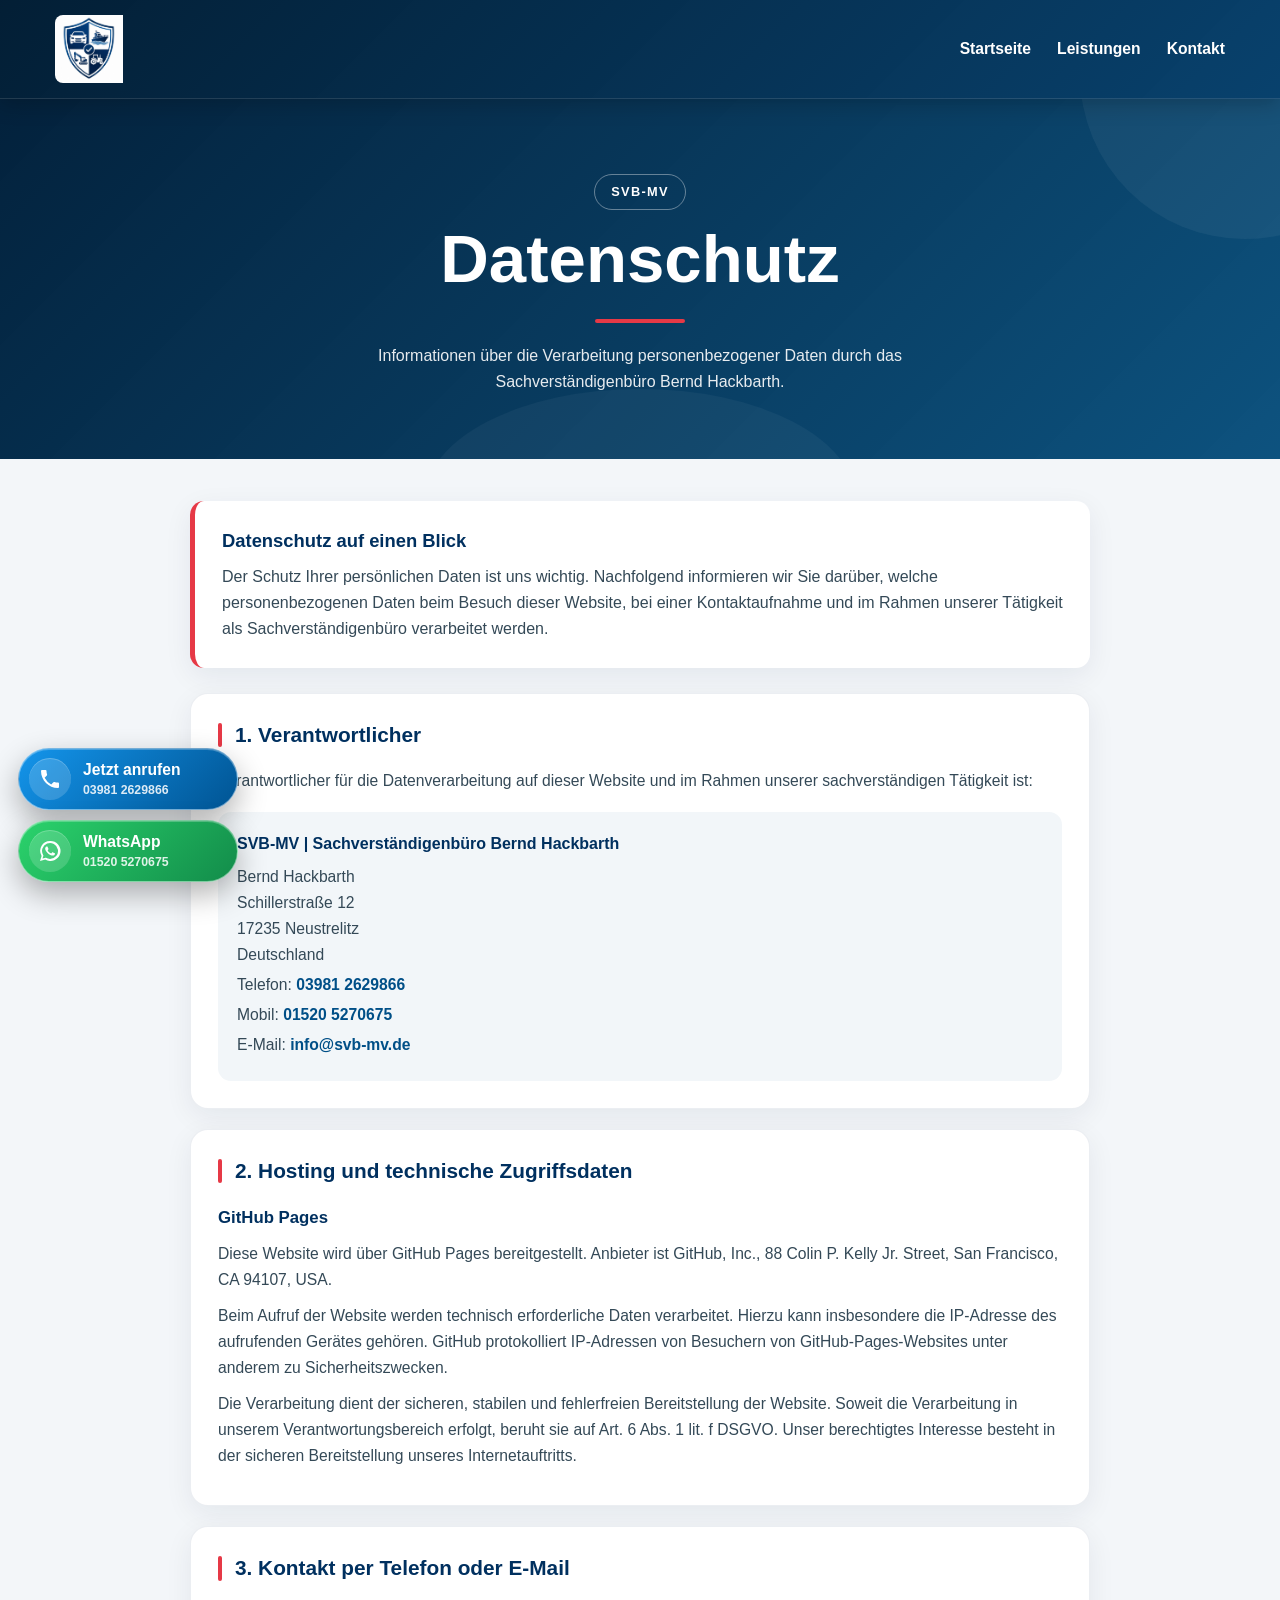
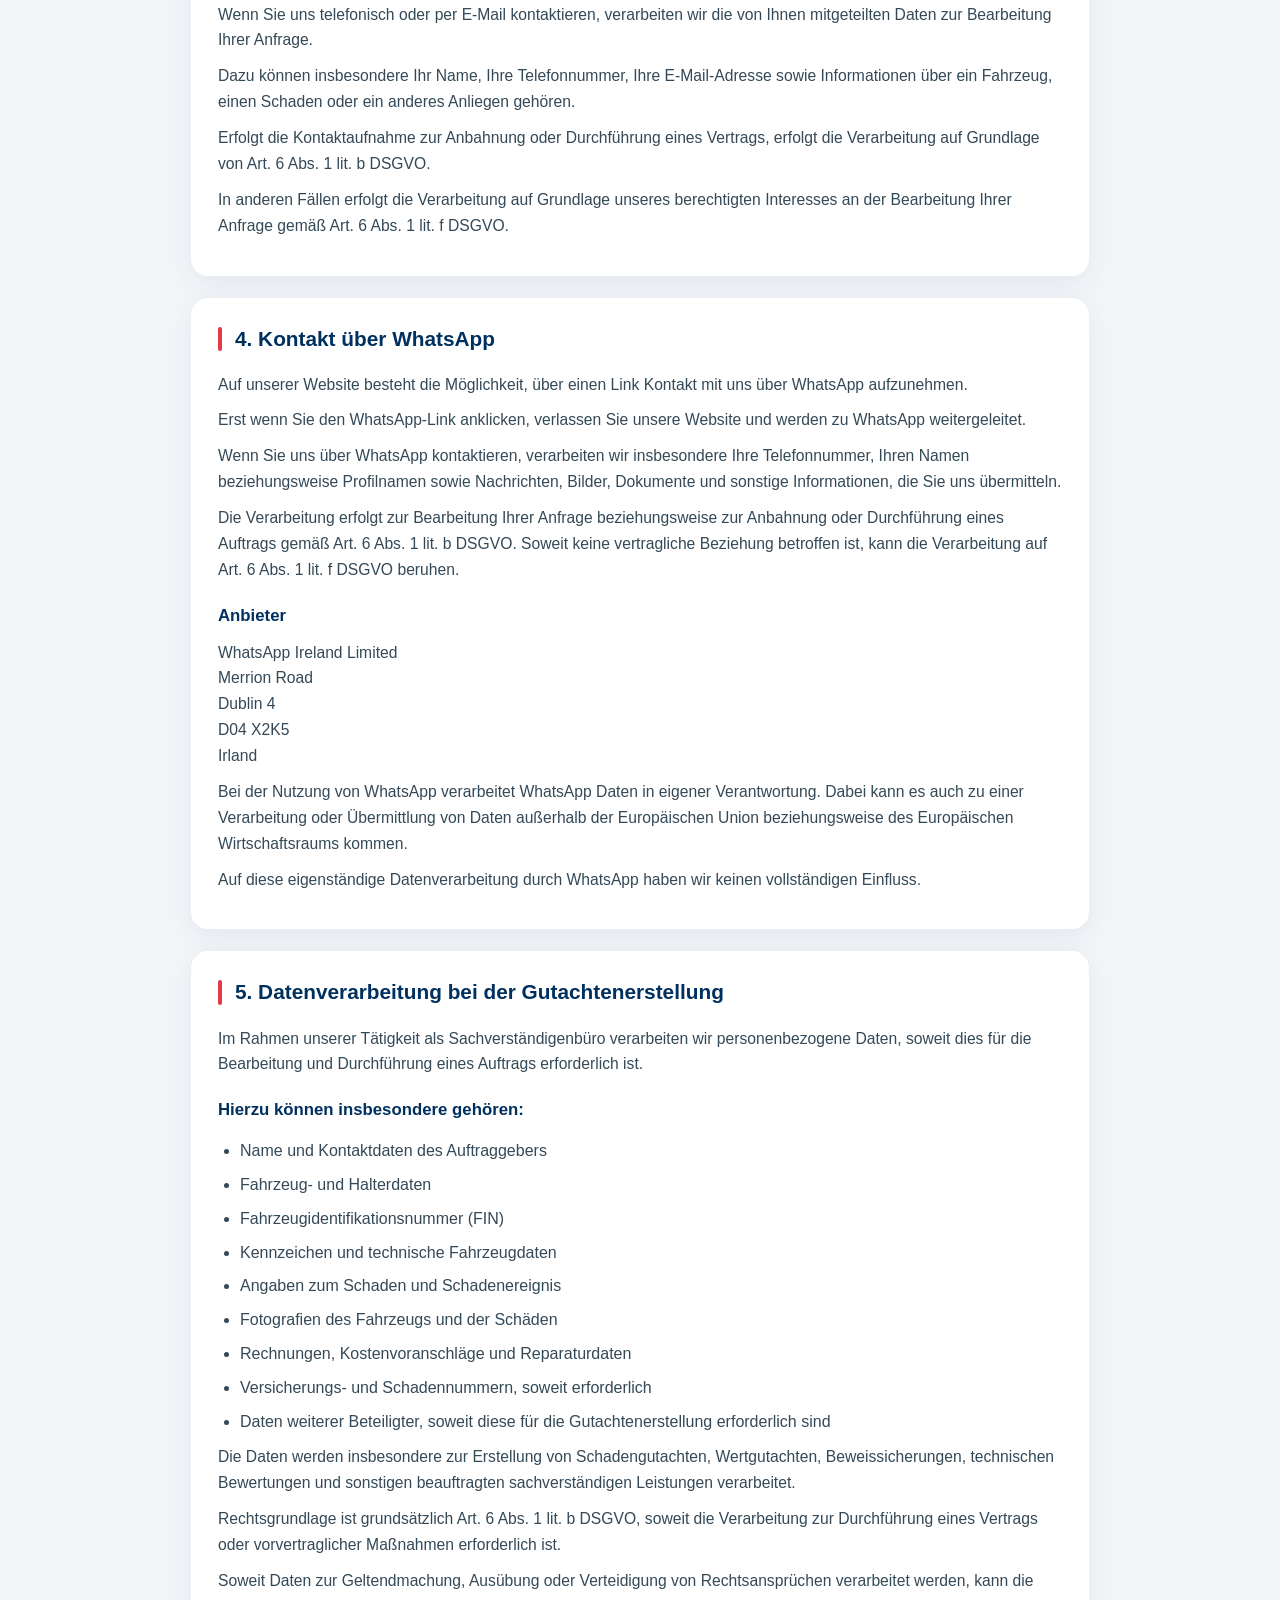
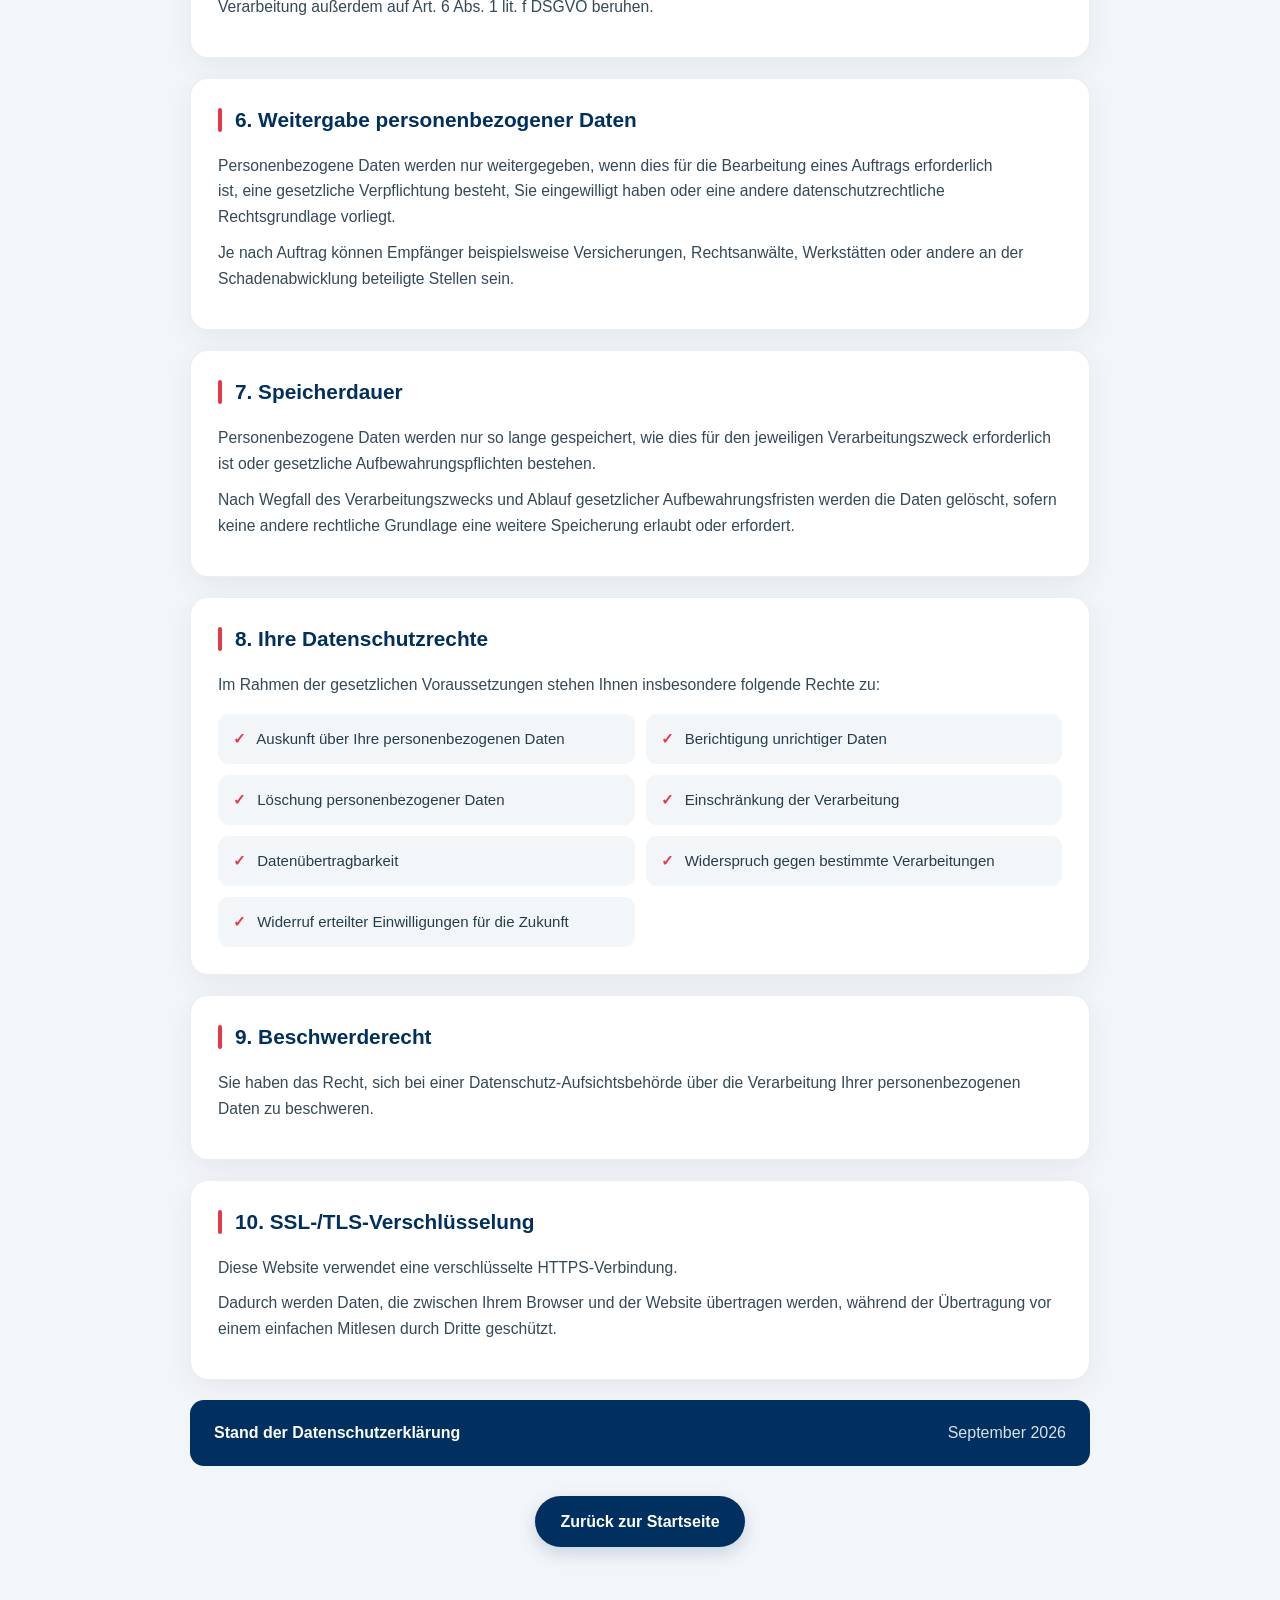
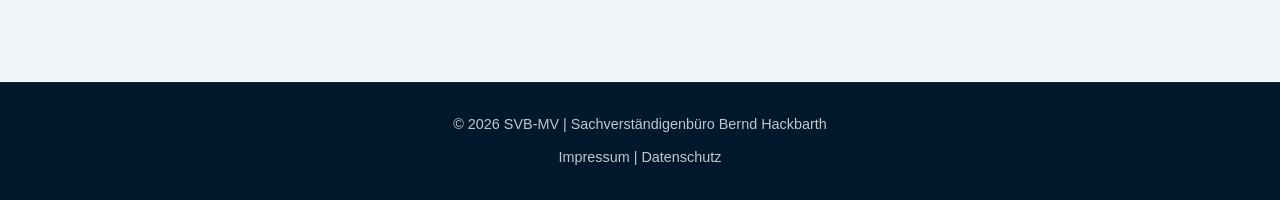
==== commit cd93be91: "Revise datenschutz.html for privacy policy update Updated the datenschutz.html file to reflect chang" ====
--- a/datenschutz.html
+++ b/datenschutz.html
@@ -8,198 +8,405 @@
     content="width=device-width, initial-scale=1.0"
   >
 
-  <title>Impressum | SVB-MV Sachverständigenbüro Bernd Hackbarth</title>
+  <title>Datenschutz | SVB-MV Sachverständigenbüro Bernd Hackbarth</title>
 
   <meta
     name="description"
-    content="Impressum des SVB-MV Sachverständigenbüros Bernd Hackbarth in Neustrelitz."
+    content="Datenschutzerklärung des SVB-MV Sachverständigenbüros Bernd Hackbarth in Neustrelitz."
   >
 
   <link rel="stylesheet" href="style.css">
 
   <style>
+
     /* =====================================================
-       IMPRESSUM – Ergänzungen zum bestehenden SVB-MV Design
+       DATENSCHUTZ – SVB-MV DESIGN
        ===================================================== */
 
     .legal-hero {
       position: relative;
       overflow: hidden;
-      padding: 80px 20px 70px;
+      padding: 75px 20px 65px;
       text-align: center;
       color: #ffffff;
+
       background:
         linear-gradient(
           135deg,
-          rgba(0, 31, 58, 0.98),
-          rgba(0, 73, 120, 0.94)
+          rgba(0, 31, 58, 0.99),
+          rgba(0, 73, 120, 0.95)
         );
+    }
+
+    .legal-hero::before {
+      content: "";
+      position: absolute;
+      width: 330px;
+      height: 330px;
+      top: -190px;
+      right: -130px;
+      border-radius: 50%;
+      background: rgba(255,255,255,0.05);
     }
 
     .legal-hero::after {
       content: "";
       position: absolute;
+      width: 430px;
+      height: 220px;
+      bottom: -150px;
       left: 50%;
-      bottom: -110px;
-      width: 420px;
-      height: 220px;
       transform: translateX(-50%);
       border-radius: 50%;
-      background: rgba(255, 255, 255, 0.05);
+      background: rgba(255,255,255,0.04);
     }
 
     .legal-hero-inner {
       position: relative;
-      z-index: 1;
-      max-width: 900px;
+      z-index: 2;
+      max-width: 850px;
       margin: 0 auto;
     }
 
     .legal-kicker {
       display: inline-block;
-      margin-bottom: 12px;
-      padding: 7px 15px;
-      border: 1px solid rgba(255, 255, 255, 0.35);
+      margin-bottom: 13px;
+      padding: 7px 16px;
+
+      border:
+        1px solid rgba(255,255,255,0.38);
+
       border-radius: 999px;
-      font-size: 0.82rem;
+
+      font-size: 0.8rem;
       font-weight: 700;
-      letter-spacing: 0.08em;
+      letter-spacing: 0.1em;
       text-transform: uppercase;
     }
 
     .legal-hero h1 {
       margin: 0;
       color: #ffffff;
-      font-size: clamp(2.4rem, 8vw, 4.5rem);
-      line-height: 1.05;
+
+      font-size:
+        clamp(2.2rem, 7vw, 4.2rem);
+
+      line-height: 1.08;
+    }
+
+    .legal-red-line {
+      width: 90px;
+      height: 4px;
+
+      margin:
+        23px auto 0;
+
+      border-radius: 20px;
+
+      background: #e63946;
     }
 
     .legal-hero p {
-      max-width: 620px;
-      margin: 18px auto 0;
-      color: rgba(255, 255, 255, 0.9);
-      font-size: 1.05rem;
+      max-width: 650px;
+
+      margin:
+        20px auto 0;
+
+      color:
+        rgba(255,255,255,0.9);
+
+      font-size: 1rem;
       line-height: 1.6;
     }
 
-    .legal-red-line {
-      width: 85px;
-      height: 4px;
-      margin: 24px auto 0;
-      border-radius: 10px;
-      background: #e63946;
-    }
-
-
-    /* Inhalt */
-
-    .legal-main {
-      padding: 45px 18px 130px;
-      background: #f4f7fa;
-    }
-
-    .legal-container {
+
+    /* =====================================================
+       HAUPTBEREICH
+       ===================================================== */
+
+    .privacy-main {
+      padding:
+        42px 18px 135px;
+
+      background: #f3f6f9;
+    }
+
+    .privacy-container {
       max-width: 900px;
       margin: 0 auto;
     }
 
-    .legal-card {
-      margin-bottom: 22px;
-      padding: 28px;
-      border: 1px solid rgba(0, 48, 95, 0.09);
+
+    /* =====================================================
+       INFOBOX OBEN
+       ===================================================== */
+
+    .privacy-intro {
+      margin-bottom: 25px;
+      padding: 25px 27px;
+
+      border-left:
+        5px solid #e63946;
+
+      border-radius: 14px;
+
+      background: #ffffff;
+
+      box-shadow:
+        0 8px 28px rgba(0,35,65,0.07);
+    }
+
+    .privacy-intro strong {
+      display: block;
+
+      margin-bottom: 8px;
+
+      color: #00305f;
+
+      font-size: 1.15rem;
+    }
+
+    .privacy-intro p {
+      margin: 0;
+
+      color: #344957;
+
+      line-height: 1.65;
+    }
+
+
+    /* =====================================================
+       DATENSCHUTZ-KARTEN
+       ===================================================== */
+
+    .privacy-card {
+      margin-bottom: 20px;
+
+      padding: 27px;
+
+      border:
+        1px solid rgba(0,48,95,0.08);
+
       border-radius: 18px;
+
       background: #ffffff;
+
       box-shadow:
-        0 8px 30px rgba(0, 35, 65, 0.07);
-    }
-
-    .legal-card h2 {
+        0 8px 28px rgba(0,35,65,0.065);
+    }
+
+    .privacy-card h2 {
       position: relative;
-      margin: 0 0 20px;
-      padding-left: 16px;
+
+      margin:
+        0 0 19px;
+
+      padding-left: 17px;
+
       color: #00305f;
-      font-size: 1.35rem;
-      line-height: 1.3;
-    }
-
-    .legal-card h2::before {
+
+      font-size: 1.3rem;
+
+      line-height: 1.35;
+    }
+
+    .privacy-card h2::before {
       content: "";
+
       position: absolute;
+
       top: 2px;
       bottom: 2px;
       left: 0;
+
       width: 4px;
+
       border-radius: 4px;
+
       background: #e63946;
     }
 
-    .legal-card p {
-      margin: 7px 0;
-      color: #243746;
-      font-size: 1rem;
+    .privacy-card h3 {
+      margin:
+        20px 0 8px;
+
+      color: #00305f;
+
+      font-size: 1.05rem;
+    }
+
+    .privacy-card p {
+      margin:
+        10px 0;
+
+      color: #344957;
+
+      font-size: 0.98rem;
+
       line-height: 1.65;
     }
 
-    .legal-card strong {
+    .privacy-card ul {
+      margin:
+        15px 0 5px;
+
+      padding-left: 22px;
+
+      color: #344957;
+    }
+
+    .privacy-card li {
+      margin-bottom: 9px;
+
+      line-height: 1.55;
+    }
+
+    .privacy-card strong {
       color: #002b50;
     }
 
-    .legal-card a {
+    .privacy-card a {
       color: #004f87;
+
       font-weight: 600;
+
       text-decoration: none;
     }
 
-    .legal-card a:hover,
-    .legal-card a:focus {
+    .privacy-card a:hover,
+    .privacy-card a:focus {
       text-decoration: underline;
     }
 
 
-    /* Kontaktfelder */
-
-    .legal-contact-grid {
+    /* =====================================================
+       VERANTWORTLICHER / KONTAKT
+       ===================================================== */
+
+    .privacy-contact {
+      margin-top: 18px;
+
+      padding: 19px;
+
+      border-radius: 13px;
+
+      background: #f2f6f9;
+    }
+
+    .privacy-contact strong {
+      display: block;
+
+      margin-bottom: 8px;
+
+      color: #00305f;
+    }
+
+    .privacy-contact p {
+      margin: 4px 0;
+    }
+
+
+    /* =====================================================
+       RECHTE ALS SCHÖNE BOXEN
+       ===================================================== */
+
+    .rights-grid {
       display: grid;
-      grid-template-columns: repeat(2, minmax(0, 1fr));
-      gap: 14px;
-      margin-top: 10px;
-    }
-
-    .legal-contact-item {
-      display: block;
-      padding: 16px;
-      border-radius: 12px;
+
+      grid-template-columns:
+        repeat(2, minmax(0,1fr));
+
+      gap: 11px;
+
+      margin-top: 17px;
+    }
+
+    .right-item {
+      padding: 14px 15px;
+
+      border-radius: 11px;
+
       background: #f2f6f9;
-      color: #00305f;
-    }
-
-    .legal-contact-label {
-      display: block;
-      margin-bottom: 5px;
-      color: #647787;
-      font-size: 0.78rem;
-      font-weight: 700;
-      letter-spacing: 0.06em;
-      text-transform: uppercase;
-    }
-
-
-    /* Zurück zur Startseite */
+
+      color: #263d4d;
+
+      font-size: 0.94rem;
+
+      line-height: 1.45;
+    }
+
+    .right-item::before {
+      content: "✓";
+
+      margin-right: 7px;
+
+      color: #e63946;
+
+      font-weight: 900;
+    }
+
+
+    /* =====================================================
+       STAND
+       ===================================================== */
+
+    .privacy-status {
+      display: flex;
+
+      align-items: center;
+
+      justify-content:
+        space-between;
+
+      gap: 15px;
+
+      padding: 20px 24px;
+
+      border-radius: 14px;
+
+      background: #00305f;
+
+      color: #ffffff;
+    }
+
+    .privacy-status strong {
+      color: #ffffff;
+    }
+
+    .privacy-status span {
+      color:
+        rgba(255,255,255,0.85);
+    }
+
+
+    /* =====================================================
+       ZURÜCK BUTTON
+       ===================================================== */
 
     .back-home {
-      margin-top: 32px;
+      margin-top: 30px;
+
       text-align: center;
     }
 
     .back-home a {
       display: inline-block;
-      padding: 13px 25px;
+
+      padding:
+        13px 25px;
+
       border-radius: 999px;
+
       background: #00305f;
+
       color: #ffffff;
+
       font-weight: 700;
+
       text-decoration: none;
-      box-shadow: 0 6px 18px rgba(0, 48, 95, 0.18);
+
+      box-shadow:
+        0 6px 18px rgba(0,48,95,0.18);
     }
 
     .back-home a:hover,
@@ -208,7 +415,9 @@
     }
 
 
-    /* Footer-Links */
+    /* =====================================================
+       FOOTER
+       ===================================================== */
 
     footer .legal-links {
       margin-top: 10px;
@@ -216,6 +425,7 @@
 
     footer .legal-links a {
       color: inherit;
+
       text-decoration: none;
     }
 
@@ -225,49 +435,88 @@
     }
 
 
-    /* Smartphone */
+    /* =====================================================
+       SMARTPHONE
+       ===================================================== */
 
     @media (max-width: 700px) {
 
       .legal-hero {
-        padding: 55px 18px 50px;
+        padding:
+          52px 17px 48px;
       }
 
+      .legal-hero h1 {
+        font-size: 2.35rem;
+      }
+
       .legal-hero p {
-        font-size: 0.98rem;
+        font-size: 0.95rem;
       }
 
-      .legal-main {
-        padding: 28px 14px 130px;
+      .privacy-main {
+        padding:
+          27px 13px 130px;
       }
 
-      .legal-card {
-        padding: 22px 19px;
+      .privacy-intro {
+        padding:
+          20px 19px;
+      }
+
+      .privacy-card {
+        padding:
+          21px 18px;
+
         border-radius: 15px;
       }
 
-      .legal-card h2 {
-        font-size: 1.2rem;
+      .privacy-card h2 {
+        font-size: 1.16rem;
       }
 
-      .legal-contact-grid {
+      .privacy-card p {
+        font-size: 0.95rem;
+
+        line-height: 1.6;
+      }
+
+      .rights-grid {
         grid-template-columns: 1fr;
       }
-    }
+
+      .privacy-status {
+        display: block;
+      }
+
+      .privacy-status span {
+        display: block;
+
+        margin-top: 5px;
+      }
+    }
+
   </style>
+
 </head>
 
 
 <body>
 
+
   <!-- =====================================================
-       HEADER – gleiche Struktur wie auf der Startseite
+       HEADER
+       gleiche Struktur wie die neue Startseite
        ===================================================== -->
 
   <header>
 
     <div class="logo">
-      <a href="index.html" aria-label="Zur Startseite">
+
+      <a
+        href="index.html"
+        aria-label="Zur Startseite"
+      >
 
         <img
           src="images/logo.jpg"
@@ -275,6 +524,7 @@
         >
 
       </a>
+
     </div>
 
 
@@ -284,9 +534,11 @@
       aria-label="Menü öffnen"
       aria-expanded="false"
     >
+
       <span></span>
       <span></span>
       <span></span>
+
     </button>
 
 
@@ -311,7 +563,10 @@
 
   <main>
 
-    <!-- HERO -->
+
+    <!-- =====================================================
+         HERO
+         ===================================================== -->
 
     <section class="legal-hero">
 
@@ -322,14 +577,15 @@
         </span>
 
         <h1>
-          Impressum
+          Datenschutz
         </h1>
 
         <div class="legal-red-line"></div>
 
         <p>
-          Rechtliche Anbieterinformationen des
-          Sachverständigenbüros Bernd Hackbarth
+          Informationen über die Verarbeitung
+          personenbezogener Daten durch das
+          Sachverständigenbüro Bernd Hackbarth.
         </p>
 
       </div>
@@ -337,132 +593,470 @@
     </section>
 
 
-    <!-- IMPRESSUM-INHALT -->
-
-    <section class="legal-main">
-
-      <div class="legal-container">
-
-
-        <article class="legal-card">
-
-          <h2>Angaben gemäß § 5 DDG</h2>
-
-          <p>
+
+    <!-- =====================================================
+         DATENSCHUTZ
+         ===================================================== -->
+
+    <section class="privacy-main">
+
+      <div class="privacy-container">
+
+
+        <!-- EINLEITUNG -->
+
+        <div class="privacy-intro">
+
+          <strong>
+            Datenschutz auf einen Blick
+          </strong>
+
+          <p>
+            Der Schutz Ihrer persönlichen Daten ist uns wichtig.
+            Nachfolgend informieren wir Sie darüber, welche
+            personenbezogenen Daten beim Besuch dieser Website,
+            bei einer Kontaktaufnahme und im Rahmen unserer
+            Tätigkeit als Sachverständigenbüro verarbeitet werden.
+          </p>
+
+        </div>
+
+
+
+        <!-- 1 -->
+
+        <article class="privacy-card">
+
+          <h2>
+            1. Verantwortlicher
+          </h2>
+
+          <p>
+            Verantwortlicher für die Datenverarbeitung auf dieser
+            Website und im Rahmen unserer sachverständigen Tätigkeit ist:
+          </p>
+
+          <div class="privacy-contact">
+
             <strong>
               SVB-MV | Sachverständigenbüro Bernd Hackbarth
             </strong>
-          </p>
-
-          <p>
-            Bernd Hackbarth<br>
-            Schillerstraße 12<br>
-            17235 Neustrelitz<br>
-            Deutschland
-          </p>
+
+            <p>
+              Bernd Hackbarth<br>
+              Schillerstraße 12<br>
+              17235 Neustrelitz<br>
+              Deutschland
+            </p>
+
+            <p>
+              Telefon:
+              <a href="tel:+4939812629866">
+                03981 2629866
+              </a>
+            </p>
+
+            <p>
+              Mobil:
+              <a href="tel:+4915205270675">
+                01520 5270675
+              </a>
+            </p>
+
+            <p>
+              E-Mail:
+              <a href="mailto:info@svb-mv.de">
+                info@svb-mv.de
+              </a>
+            </p>
+
+          </div>
 
         </article>
 
 
-        <article class="legal-card">
-
-          <h2>Kontakt</h2>
-
-          <div class="legal-contact-grid">
-
-            <a
-              class="legal-contact-item"
-              href="tel:+4939812629866"
-            >
-              <span class="legal-contact-label">
-                Telefon
-              </span>
-
-              03981 2629866
-            </a>
-
-
-            <a
-              class="legal-contact-item"
-              href="tel:+4915205270675"
-            >
-              <span class="legal-contact-label">
-                Mobil
-              </span>
-
-              01520 5270675
-            </a>
-
-
-            <a
-              class="legal-contact-item"
-              href="mailto:info@svb-mv.de"
-            >
-              <span class="legal-contact-label">
-                E-Mail
-              </span>
-
-              info@svb-mv.de
-            </a>
-
-
-            <a
-              class="legal-contact-item"
-              href="https://www.svb-mv.de"
-              target="_blank"
-              rel="noopener noreferrer"
-            >
-              <span class="legal-contact-label">
-                Internet
-              </span>
-
-              www.svb-mv.de
-            </a>
+
+        <!-- 2 -->
+
+        <article class="privacy-card">
+
+          <h2>
+            2. Hosting und technische Zugriffsdaten
+          </h2>
+
+          <h3>
+            GitHub Pages
+          </h3>
+
+          <p>
+            Diese Website wird über GitHub Pages bereitgestellt.
+            Anbieter ist GitHub, Inc., 88 Colin P. Kelly Jr. Street,
+            San Francisco, CA 94107, USA.
+          </p>
+
+          <p>
+            Beim Aufruf der Website werden technisch erforderliche
+            Daten verarbeitet. Hierzu kann insbesondere die
+            IP-Adresse des aufrufenden Gerätes gehören.
+            GitHub protokolliert IP-Adressen von Besuchern von
+            GitHub-Pages-Websites unter anderem zu Sicherheitszwecken.
+          </p>
+
+          <p>
+            Die Verarbeitung dient der sicheren, stabilen und
+            fehlerfreien Bereitstellung der Website.
+            Soweit die Verarbeitung in unserem Verantwortungsbereich
+            erfolgt, beruht sie auf Art. 6 Abs. 1 lit. f DSGVO.
+            Unser berechtigtes Interesse besteht in der sicheren
+            Bereitstellung unseres Internetauftritts.
+          </p>
+
+        </article>
+
+
+
+        <!-- 3 -->
+
+        <article class="privacy-card">
+
+          <h2>
+            3. Kontakt per Telefon oder E-Mail
+          </h2>
+
+          <p>
+            Wenn Sie uns telefonisch oder per E-Mail kontaktieren,
+            verarbeiten wir die von Ihnen mitgeteilten Daten zur
+            Bearbeitung Ihrer Anfrage.
+          </p>
+
+          <p>
+            Dazu können insbesondere Ihr Name, Ihre Telefonnummer,
+            Ihre E-Mail-Adresse sowie Informationen über ein
+            Fahrzeug, einen Schaden oder ein anderes Anliegen gehören.
+          </p>
+
+          <p>
+            Erfolgt die Kontaktaufnahme zur Anbahnung oder Durchführung
+            eines Vertrags, erfolgt die Verarbeitung auf Grundlage
+            von Art. 6 Abs. 1 lit. b DSGVO.
+          </p>
+
+          <p>
+            In anderen Fällen erfolgt die Verarbeitung auf Grundlage
+            unseres berechtigten Interesses an der Bearbeitung Ihrer
+            Anfrage gemäß Art. 6 Abs. 1 lit. f DSGVO.
+          </p>
+
+        </article>
+
+
+
+        <!-- 4 -->
+
+        <article class="privacy-card">
+
+          <h2>
+            4. Kontakt über WhatsApp
+          </h2>
+
+          <p>
+            Auf unserer Website besteht die Möglichkeit,
+            über einen Link Kontakt mit uns über WhatsApp aufzunehmen.
+          </p>
+
+          <p>
+            Erst wenn Sie den WhatsApp-Link anklicken,
+            verlassen Sie unsere Website und werden zu
+            WhatsApp weitergeleitet.
+          </p>
+
+          <p>
+            Wenn Sie uns über WhatsApp kontaktieren,
+            verarbeiten wir insbesondere Ihre Telefonnummer,
+            Ihren Namen beziehungsweise Profilnamen sowie
+            Nachrichten, Bilder, Dokumente und sonstige
+            Informationen, die Sie uns übermitteln.
+          </p>
+
+          <p>
+            Die Verarbeitung erfolgt zur Bearbeitung Ihrer Anfrage
+            beziehungsweise zur Anbahnung oder Durchführung eines
+            Auftrags gemäß Art. 6 Abs. 1 lit. b DSGVO.
+            Soweit keine vertragliche Beziehung betroffen ist,
+            kann die Verarbeitung auf Art. 6 Abs. 1 lit. f DSGVO
+            beruhen.
+          </p>
+
+          <h3>
+            Anbieter
+          </h3>
+
+          <p>
+            WhatsApp Ireland Limited<br>
+            Merrion Road<br>
+            Dublin 4<br>
+            D04 X2K5<br>
+            Irland
+          </p>
+
+          <p>
+            Bei der Nutzung von WhatsApp verarbeitet WhatsApp
+            Daten in eigener Verantwortung. Dabei kann es auch
+            zu einer Verarbeitung oder Übermittlung von Daten
+            außerhalb der Europäischen Union beziehungsweise
+            des Europäischen Wirtschaftsraums kommen.
+          </p>
+
+          <p>
+            Auf diese eigenständige Datenverarbeitung durch
+            WhatsApp haben wir keinen vollständigen Einfluss.
+          </p>
+
+        </article>
+
+
+
+        <!-- 5 -->
+
+        <article class="privacy-card">
+
+          <h2>
+            5. Datenverarbeitung bei der Gutachtenerstellung
+          </h2>
+
+          <p>
+            Im Rahmen unserer Tätigkeit als Sachverständigenbüro
+            verarbeiten wir personenbezogene Daten, soweit dies
+            für die Bearbeitung und Durchführung eines Auftrags
+            erforderlich ist.
+          </p>
+
+          <h3>
+            Hierzu können insbesondere gehören:
+          </h3>
+
+          <ul>
+            <li>
+              Name und Kontaktdaten des Auftraggebers
+            </li>
+
+            <li>
+              Fahrzeug- und Halterdaten
+            </li>
+
+            <li>
+              Fahrzeugidentifikationsnummer (FIN)
+            </li>
+
+            <li>
+              Kennzeichen und technische Fahrzeugdaten
+            </li>
+
+            <li>
+              Angaben zum Schaden und Schadenereignis
+            </li>
+
+            <li>
+              Fotografien des Fahrzeugs und der Schäden
+            </li>
+
+            <li>
+              Rechnungen, Kostenvoranschläge und Reparaturdaten
+            </li>
+
+            <li>
+              Versicherungs- und Schadennummern,
+              soweit erforderlich
+            </li>
+
+            <li>
+              Daten weiterer Beteiligter,
+              soweit diese für die Gutachtenerstellung
+              erforderlich sind
+            </li>
+          </ul>
+
+          <p>
+            Die Daten werden insbesondere zur Erstellung von
+            Schadengutachten, Wertgutachten, Beweissicherungen,
+            technischen Bewertungen und sonstigen beauftragten
+            sachverständigen Leistungen verarbeitet.
+          </p>
+
+          <p>
+            Rechtsgrundlage ist grundsätzlich Art. 6 Abs. 1
+            lit. b DSGVO, soweit die Verarbeitung zur
+            Durchführung eines Vertrags oder vorvertraglicher
+            Maßnahmen erforderlich ist.
+          </p>
+
+          <p>
+            Soweit Daten zur Geltendmachung, Ausübung oder
+            Verteidigung von Rechtsansprüchen verarbeitet werden,
+            kann die Verarbeitung außerdem auf Art. 6 Abs. 1
+            lit. f DSGVO beruhen.
+          </p>
+
+        </article>
+
+
+
+        <!-- 6 -->
+
+        <article class="privacy-card">
+
+          <h2>
+            6. Weitergabe personenbezogener Daten
+          </h2>
+
+          <p>
+            Personenbezogene Daten werden nur weitergegeben,
+            wenn dies für die Bearbeitung eines Auftrags
+            erforderlich ist, eine gesetzliche Verpflichtung
+            besteht, Sie eingewilligt haben oder eine andere
+            datenschutzrechtliche Rechtsgrundlage vorliegt.
+          </p>
+
+          <p>
+            Je nach Auftrag können Empfänger beispielsweise
+            Versicherungen, Rechtsanwälte, Werkstätten oder
+            andere an der Schadenabwicklung beteiligte Stellen sein.
+          </p>
+
+        </article>
+
+
+
+        <!-- 7 -->
+
+        <article class="privacy-card">
+
+          <h2>
+            7. Speicherdauer
+          </h2>
+
+          <p>
+            Personenbezogene Daten werden nur so lange gespeichert,
+            wie dies für den jeweiligen Verarbeitungszweck
+            erforderlich ist oder gesetzliche
+            Aufbewahrungspflichten bestehen.
+          </p>
+
+          <p>
+            Nach Wegfall des Verarbeitungszwecks und Ablauf
+            gesetzlicher Aufbewahrungsfristen werden die Daten
+            gelöscht, sofern keine andere rechtliche Grundlage
+            eine weitere Speicherung erlaubt oder erfordert.
+          </p>
+
+        </article>
+
+
+
+        <!-- 8 -->
+
+        <article class="privacy-card">
+
+          <h2>
+            8. Ihre Datenschutzrechte
+          </h2>
+
+          <p>
+            Im Rahmen der gesetzlichen Voraussetzungen stehen
+            Ihnen insbesondere folgende Rechte zu:
+          </p>
+
+          <div class="rights-grid">
+
+            <div class="right-item">
+              Auskunft über Ihre personenbezogenen Daten
+            </div>
+
+            <div class="right-item">
+              Berichtigung unrichtiger Daten
+            </div>
+
+            <div class="right-item">
+              Löschung personenbezogener Daten
+            </div>
+
+            <div class="right-item">
+              Einschränkung der Verarbeitung
+            </div>
+
+            <div class="right-item">
+              Datenübertragbarkeit
+            </div>
+
+            <div class="right-item">
+              Widerspruch gegen bestimmte Verarbeitungen
+            </div>
+
+            <div class="right-item">
+              Widerruf erteilter Einwilligungen für die Zukunft
+            </div>
 
           </div>
 
         </article>
 
 
-        <article class="legal-card">
-
-          <h2>Berufsbezeichnung</h2>
-
-          <p>
-            Freier Sachverständiger für
-            Kraftfahrzeugschäden und -bewertung
+
+        <!-- 9 -->
+
+        <article class="privacy-card">
+
+          <h2>
+            9. Beschwerderecht
+          </h2>
+
+          <p>
+            Sie haben das Recht, sich bei einer
+            Datenschutz-Aufsichtsbehörde über die Verarbeitung
+            Ihrer personenbezogenen Daten zu beschweren.
           </p>
 
         </article>
 
 
-        <article class="legal-card">
-
-          <h2>Umsatzsteuer-Identifikationsnummer</h2>
-
-          <p>
-            Umsatzsteuer-Identifikationsnummer
-            gemäß § 27a Umsatzsteuergesetz:
-          </p>
-
-          <p>
-            <strong>DE255736630</strong>
+
+        <!-- 10 -->
+
+        <article class="privacy-card">
+
+          <h2>
+            10. SSL-/TLS-Verschlüsselung
+          </h2>
+
+          <p>
+            Diese Website verwendet eine verschlüsselte
+            HTTPS-Verbindung.
+          </p>
+
+          <p>
+            Dadurch werden Daten, die zwischen Ihrem Browser
+            und der Website übertragen werden, während der
+            Übertragung vor einem einfachen Mitlesen durch
+            Dritte geschützt.
           </p>
 
         </article>
 
 
-        <article class="legal-card">
-
-          <h2>Verantwortlich für den Inhalt</h2>
-
-          <p>
-            Bernd Hackbarth<br>
-            Schillerstraße 12<br>
-            17235 Neustrelitz
-          </p>
-
-        </article>
+
+        <!-- STAND -->
+
+        <div class="privacy-status">
+
+          <strong>
+            Stand der Datenschutzerklärung
+          </strong>
+
+          <span>
+            September 2026
+          </span>
+
+        </div>
 
 
         <div class="back-home">
@@ -473,11 +1067,13 @@
 
         </div>
 
+
       </div>
 
     </section>
 
   </main>
+
 
 
   <!-- =====================================================
@@ -497,7 +1093,9 @@
         Impressum
       </a>
 
-      <span aria-hidden="true"> | </span>
+      <span aria-hidden="true">
+        |
+      </span>
 
       <a href="datenschutz.html">
         Datenschutz
@@ -508,9 +1106,10 @@
   </footer>
 
 
+
   <!-- =====================================================
        SCHNELLKONTAKT
-       exakt im Aufbau der neuen Startseite
+       KEIN externes WhatsApp-Bild
        ===================================================== -->
 
   <div
@@ -518,7 +1117,8 @@
     aria-label="Schnellkontakt"
   >
 
-    <!-- Telefon -->
+
+    <!-- TELEFON -->
 
     <a
       class="quick-contact phone-contact"
@@ -544,6 +1144,7 @@
 
       </span>
 
+
       <span class="contact-label">
 
         <strong>
@@ -559,7 +1160,8 @@
     </a>
 
 
-    <!-- WhatsApp -->
+
+    <!-- WHATSAPP -->
 
     <a
       class="quick-contact whatsapp-contact"
@@ -587,6 +1189,7 @@
 
       </span>
 
+
       <span class="contact-label">
 
         <strong>
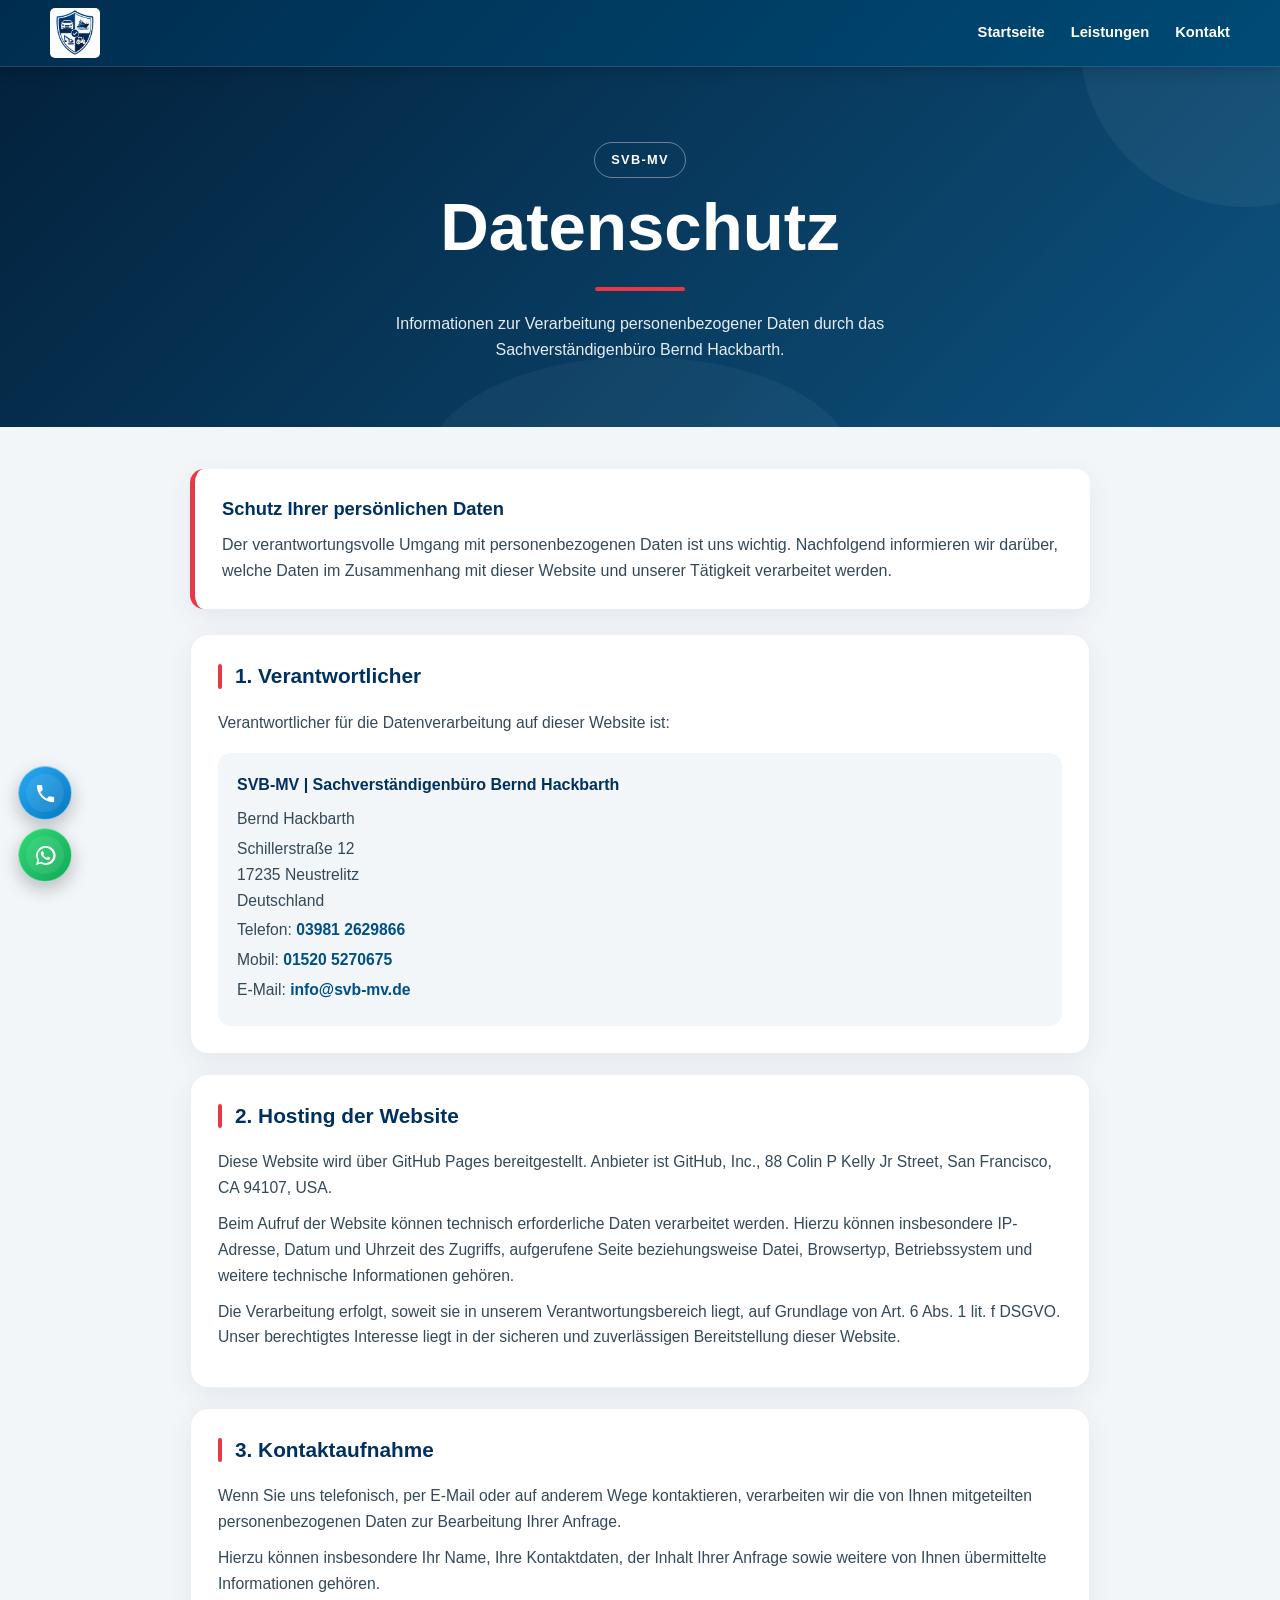
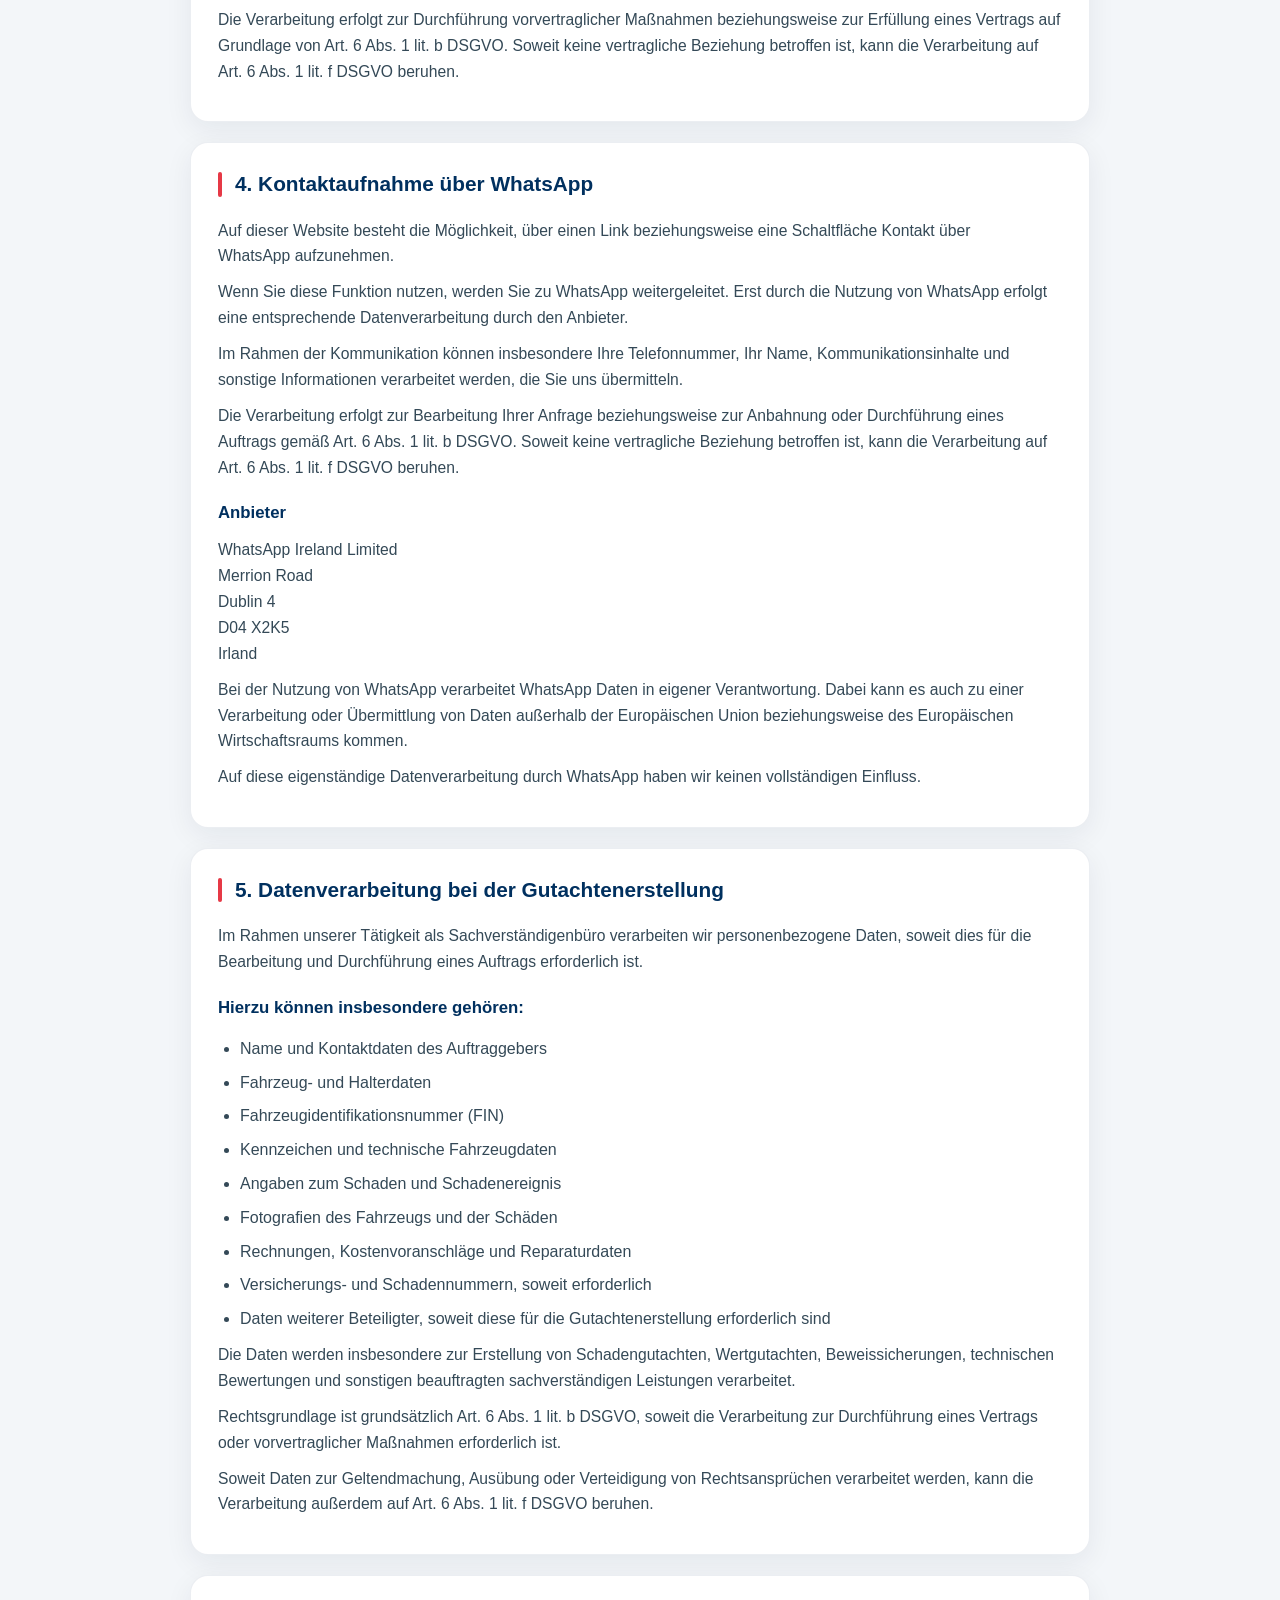
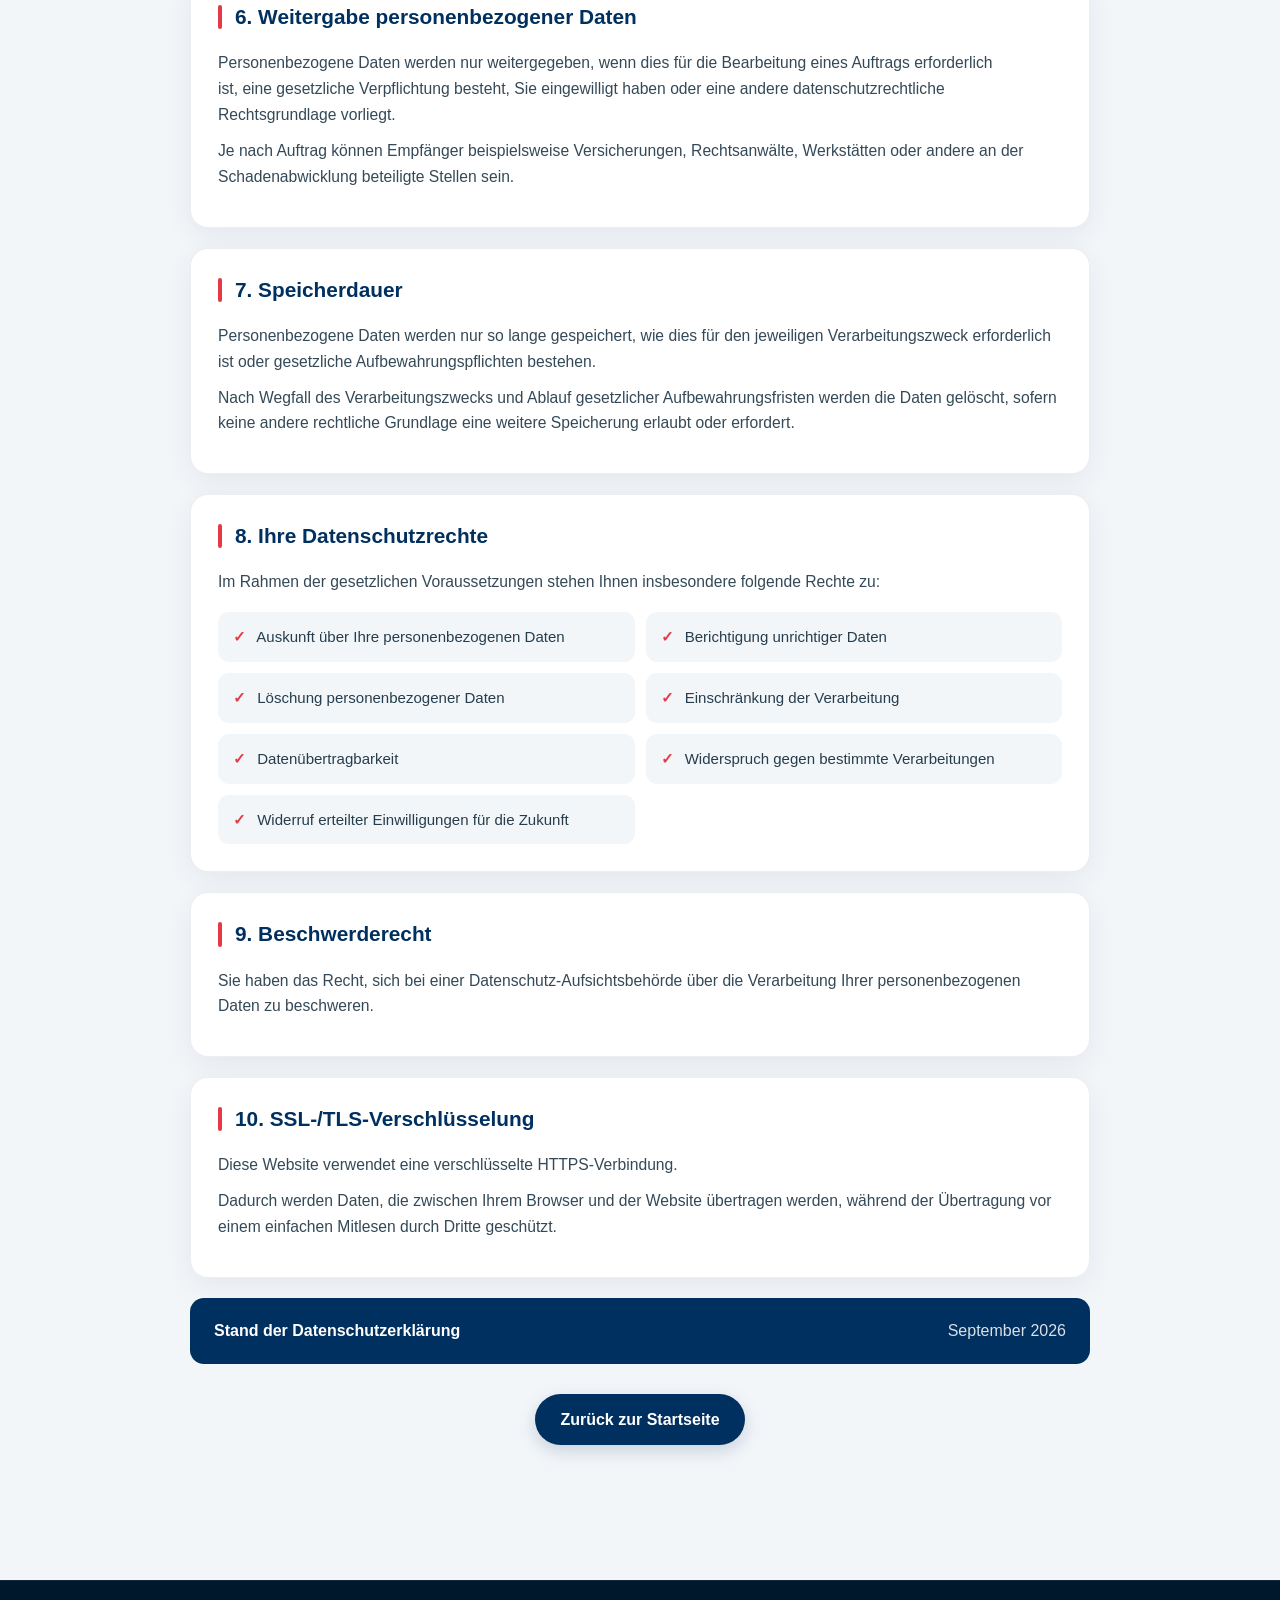
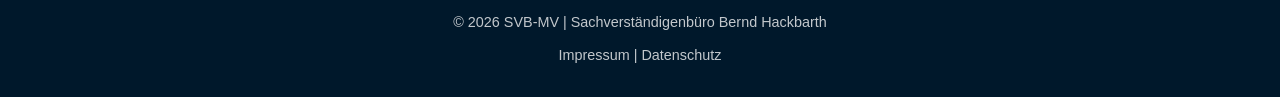
==== commit 974f0f71: "Update privacy policy links and text" ====
--- a/datenschutz.html
+++ b/datenschutz.html
@@ -15,12 +15,26 @@
     content="Datenschutzerklärung des SVB-MV Sachverständigenbüros Bernd Hackbarth in Neustrelitz."
   >
 
+  <!-- Eindeutige Hauptadresse dieser Seite -->
+  <link
+    rel="canonical"
+    href="https://svb-mv.de/datenschutz.html"
+  >
+
+  <!-- Favicons -->
+  <link rel="icon" href="/favicons/favicon.ico" sizes="any">
+  <link rel="icon" type="image/png" sizes="32x32" href="/favicons/favicon-32x32.png">
+  <link rel="icon" type="image/png" sizes="16x16" href="/favicons/favicon-16x16.png">
+  <link rel="apple-touch-icon" sizes="180x180" href="/favicons/apple-touch-icon.png">
+  <link rel="manifest" href="/favicons/site.webmanifest">
+  <meta name="theme-color" content="#00305f">
+
   <link rel="stylesheet" href="style.css">
 
   <style>
 
     /* =====================================================
-       DATENSCHUTZ – SVB-MV DESIGN
+       DATENSCHUTZ – SVB-MV DESIGN.
        ===================================================== */
 
     .legal-hero {
@@ -72,12 +86,8 @@
       display: inline-block;
       margin-bottom: 13px;
       padding: 7px 16px;
-
-      border:
-        1px solid rgba(255,255,255,0.38);
-
+      border: 1px solid rgba(255,255,255,0.38);
       border-radius: 999px;
-
       font-size: 0.8rem;
       font-weight: 700;
       letter-spacing: 0.1em;
@@ -87,34 +97,22 @@
     .legal-hero h1 {
       margin: 0;
       color: #ffffff;
-
-      font-size:
-        clamp(2.2rem, 7vw, 4.2rem);
-
+      font-size: clamp(2.2rem, 7vw, 4.2rem);
       line-height: 1.08;
     }
 
     .legal-red-line {
       width: 90px;
       height: 4px;
-
-      margin:
-        23px auto 0;
-
+      margin: 23px auto 0;
       border-radius: 20px;
-
       background: #e63946;
     }
 
     .legal-hero p {
       max-width: 650px;
-
-      margin:
-        20px auto 0;
-
-      color:
-        rgba(255,255,255,0.9);
-
+      margin: 20px auto 0;
+      color: rgba(255,255,255,0.9);
       font-size: 1rem;
       line-height: 1.6;
     }
@@ -125,9 +123,7 @@
        ===================================================== */
 
     .privacy-main {
-      padding:
-        42px 18px 135px;
-
+      padding: 42px 18px 135px;
       background: #f3f6f9;
     }
 
@@ -144,33 +140,22 @@
     .privacy-intro {
       margin-bottom: 25px;
       padding: 25px 27px;
-
-      border-left:
-        5px solid #e63946;
-
+      border-left: 5px solid #e63946;
       border-radius: 14px;
-
       background: #ffffff;
-
-      box-shadow:
-        0 8px 28px rgba(0,35,65,0.07);
+      box-shadow: 0 8px 28px rgba(0,35,65,0.07);
     }
 
     .privacy-intro strong {
       display: block;
-
       margin-bottom: 8px;
-
       color: #00305f;
-
       font-size: 1.15rem;
     }
 
     .privacy-intro p {
       margin: 0;
-
       color: #344957;
-
       line-height: 1.65;
     }
 
@@ -181,83 +166,54 @@
 
     .privacy-card {
       margin-bottom: 20px;
-
       padding: 27px;
-
-      border:
-        1px solid rgba(0,48,95,0.08);
-
+      border: 1px solid rgba(0,48,95,0.08);
       border-radius: 18px;
-
       background: #ffffff;
-
-      box-shadow:
-        0 8px 28px rgba(0,35,65,0.065);
+      box-shadow: 0 8px 28px rgba(0,35,65,0.065);
     }
 
     .privacy-card h2 {
       position: relative;
-
-      margin:
-        0 0 19px;
-
+      margin: 0 0 19px;
       padding-left: 17px;
-
       color: #00305f;
-
       font-size: 1.3rem;
-
       line-height: 1.35;
     }
 
     .privacy-card h2::before {
       content: "";
-
       position: absolute;
-
       top: 2px;
       bottom: 2px;
       left: 0;
-
       width: 4px;
-
       border-radius: 4px;
-
       background: #e63946;
     }
 
     .privacy-card h3 {
-      margin:
-        20px 0 8px;
-
+      margin: 20px 0 8px;
       color: #00305f;
-
       font-size: 1.05rem;
     }
 
     .privacy-card p {
-      margin:
-        10px 0;
-
+      margin: 10px 0;
       color: #344957;
-
       font-size: 0.98rem;
-
       line-height: 1.65;
     }
 
     .privacy-card ul {
-      margin:
-        15px 0 5px;
-
+      margin: 15px 0 5px;
       padding-left: 22px;
-
       color: #344957;
     }
 
     .privacy-card li {
       margin-bottom: 9px;
-
       line-height: 1.55;
     }
 
@@ -267,9 +223,7 @@
 
     .privacy-card a {
       color: #004f87;
-
       font-weight: 600;
-
       text-decoration: none;
     }
 
@@ -285,19 +239,14 @@
 
     .privacy-contact {
       margin-top: 18px;
-
       padding: 19px;
-
       border-radius: 13px;
-
       background: #f2f6f9;
     }
 
     .privacy-contact strong {
       display: block;
-
       margin-bottom: 8px;
-
       color: #00305f;
     }
 
@@ -312,36 +261,24 @@
 
     .rights-grid {
       display: grid;
-
-      grid-template-columns:
-        repeat(2, minmax(0,1fr));
-
+      grid-template-columns: repeat(2, minmax(0,1fr));
       gap: 11px;
-
       margin-top: 17px;
     }
 
     .right-item {
       padding: 14px 15px;
-
       border-radius: 11px;
-
       background: #f2f6f9;
-
       color: #263d4d;
-
       font-size: 0.94rem;
-
       line-height: 1.45;
     }
 
     .right-item::before {
       content: "✓";
-
       margin-right: 7px;
-
       color: #e63946;
-
       font-weight: 900;
     }
 
@@ -352,20 +289,12 @@
 
     .privacy-status {
       display: flex;
-
       align-items: center;
-
-      justify-content:
-        space-between;
-
+      justify-content: space-between;
       gap: 15px;
-
       padding: 20px 24px;
-
       border-radius: 14px;
-
       background: #00305f;
-
       color: #ffffff;
     }
 
@@ -374,8 +303,7 @@
     }
 
     .privacy-status span {
-      color:
-        rgba(255,255,255,0.85);
+      color: rgba(255,255,255,0.85);
     }
 
 
@@ -385,28 +313,18 @@
 
     .back-home {
       margin-top: 30px;
-
       text-align: center;
     }
 
     .back-home a {
       display: inline-block;
-
-      padding:
-        13px 25px;
-
+      padding: 13px 25px;
       border-radius: 999px;
-
       background: #00305f;
-
       color: #ffffff;
-
       font-weight: 700;
-
       text-decoration: none;
-
-      box-shadow:
-        0 6px 18px rgba(0,48,95,0.18);
+      box-shadow: 0 6px 18px rgba(0,48,95,0.18);
     }
 
     .back-home a:hover,
@@ -425,7 +343,6 @@
 
     footer .legal-links a {
       color: inherit;
-
       text-decoration: none;
     }
 
@@ -442,8 +359,7 @@
     @media (max-width: 700px) {
 
       .legal-hero {
-        padding:
-          52px 17px 48px;
+        padding: 52px 17px 48px;
       }
 
       .legal-hero h1 {
@@ -455,19 +371,15 @@
       }
 
       .privacy-main {
-        padding:
-          27px 13px 130px;
+        padding: 27px 13px 130px;
       }
 
       .privacy-intro {
-        padding:
-          20px 19px;
+        padding: 20px 19px;
       }
 
       .privacy-card {
-        padding:
-          21px 18px;
-
+        padding: 21px 18px;
         border-radius: 15px;
       }
 
@@ -477,7 +389,6 @@
 
       .privacy-card p {
         font-size: 0.95rem;
-
         line-height: 1.6;
       }
 
@@ -491,7 +402,6 @@
 
       .privacy-status span {
         display: block;
-
         margin-top: 5px;
       }
     }
@@ -503,20 +413,11 @@
 
 <body>
 
-
-  <!-- =====================================================
-       HEADER
-       gleiche Struktur wie die neue Startseite
-       ===================================================== -->
-
   <header>
 
     <div class="logo">
 
-      <a
-        href="index.html"
-        aria-label="Zur Startseite"
-      >
+      <a href="index.html" aria-label="Zur Startseite">
 
         <img
           src="images/logo.jpg"
@@ -563,11 +464,6 @@
 
   <main>
 
-
-    <!-- =====================================================
-         HERO
-         ===================================================== -->
-
     <section class="legal-hero">
 
       <div class="legal-hero-inner">
@@ -583,9 +479,8 @@
         <div class="legal-red-line"></div>
 
         <p>
-          Informationen über die Verarbeitung
-          personenbezogener Daten durch das
-          Sachverständigenbüro Bernd Hackbarth.
+          Informationen zur Verarbeitung personenbezogener Daten
+          durch das Sachverständigenbüro Bernd Hackbarth.
         </p>
 
       </div>
@@ -593,37 +488,25 @@
     </section>
 
 
-
-    <!-- =====================================================
-         DATENSCHUTZ
-         ===================================================== -->
-
     <section class="privacy-main">
 
       <div class="privacy-container">
 
-
-        <!-- EINLEITUNG -->
-
         <div class="privacy-intro">
 
           <strong>
-            Datenschutz auf einen Blick
+            Schutz Ihrer persönlichen Daten
           </strong>
 
           <p>
-            Der Schutz Ihrer persönlichen Daten ist uns wichtig.
-            Nachfolgend informieren wir Sie darüber, welche
-            personenbezogenen Daten beim Besuch dieser Website,
-            bei einer Kontaktaufnahme und im Rahmen unserer
-            Tätigkeit als Sachverständigenbüro verarbeitet werden.
+            Der verantwortungsvolle Umgang mit personenbezogenen
+            Daten ist uns wichtig. Nachfolgend informieren wir
+            darüber, welche Daten im Zusammenhang mit dieser
+            Website und unserer Tätigkeit verarbeitet werden.
           </p>
 
         </div>
 
-
-
-        <!-- 1 -->
 
         <article class="privacy-card">
 
@@ -633,7 +516,7 @@
 
           <p>
             Verantwortlicher für die Datenverarbeitung auf dieser
-            Website und im Rahmen unserer sachverständigen Tätigkeit ist:
+            Website ist:
           </p>
 
           <div class="privacy-contact">
@@ -643,7 +526,10 @@
             </strong>
 
             <p>
-              Bernd Hackbarth<br>
+              Bernd Hackbarth
+            </p>
+
+            <p>
               Schillerstraße 12<br>
               17235 Neustrelitz<br>
               Deutschland
@@ -675,107 +561,92 @@
         </article>
 
 
-
-        <!-- 2 -->
-
         <article class="privacy-card">
 
           <h2>
-            2. Hosting und technische Zugriffsdaten
+            2. Hosting der Website
           </h2>
 
-          <h3>
-            GitHub Pages
-          </h3>
-
           <p>
             Diese Website wird über GitHub Pages bereitgestellt.
-            Anbieter ist GitHub, Inc., 88 Colin P. Kelly Jr. Street,
+            Anbieter ist GitHub, Inc., 88 Colin P Kelly Jr Street,
             San Francisco, CA 94107, USA.
           </p>
 
           <p>
-            Beim Aufruf der Website werden technisch erforderliche
-            Daten verarbeitet. Hierzu kann insbesondere die
-            IP-Adresse des aufrufenden Gerätes gehören.
-            GitHub protokolliert IP-Adressen von Besuchern von
-            GitHub-Pages-Websites unter anderem zu Sicherheitszwecken.
-          </p>
-
-          <p>
-            Die Verarbeitung dient der sicheren, stabilen und
-            fehlerfreien Bereitstellung der Website.
-            Soweit die Verarbeitung in unserem Verantwortungsbereich
-            erfolgt, beruht sie auf Art. 6 Abs. 1 lit. f DSGVO.
-            Unser berechtigtes Interesse besteht in der sicheren
-            Bereitstellung unseres Internetauftritts.
+            Beim Aufruf der Website können technisch erforderliche
+            Daten verarbeitet werden. Hierzu können insbesondere
+            IP-Adresse, Datum und Uhrzeit des Zugriffs, aufgerufene
+            Seite beziehungsweise Datei, Browsertyp, Betriebssystem
+            und weitere technische Informationen gehören.
+          </p>
+
+          <p>
+            Die Verarbeitung erfolgt, soweit sie in unserem
+            Verantwortungsbereich liegt, auf Grundlage von
+            Art. 6 Abs. 1 lit. f DSGVO. Unser berechtigtes
+            Interesse liegt in der sicheren und zuverlässigen
+            Bereitstellung dieser Website.
           </p>
 
         </article>
 
 
-
-        <!-- 3 -->
-
         <article class="privacy-card">
 
           <h2>
-            3. Kontakt per Telefon oder E-Mail
+            3. Kontaktaufnahme
           </h2>
 
           <p>
-            Wenn Sie uns telefonisch oder per E-Mail kontaktieren,
-            verarbeiten wir die von Ihnen mitgeteilten Daten zur
-            Bearbeitung Ihrer Anfrage.
-          </p>
-
-          <p>
-            Dazu können insbesondere Ihr Name, Ihre Telefonnummer,
-            Ihre E-Mail-Adresse sowie Informationen über ein
-            Fahrzeug, einen Schaden oder ein anderes Anliegen gehören.
-          </p>
-
-          <p>
-            Erfolgt die Kontaktaufnahme zur Anbahnung oder Durchführung
-            eines Vertrags, erfolgt die Verarbeitung auf Grundlage
-            von Art. 6 Abs. 1 lit. b DSGVO.
-          </p>
-
-          <p>
-            In anderen Fällen erfolgt die Verarbeitung auf Grundlage
-            unseres berechtigten Interesses an der Bearbeitung Ihrer
-            Anfrage gemäß Art. 6 Abs. 1 lit. f DSGVO.
+            Wenn Sie uns telefonisch, per E-Mail oder auf anderem
+            Wege kontaktieren, verarbeiten wir die von Ihnen
+            mitgeteilten personenbezogenen Daten zur Bearbeitung
+            Ihrer Anfrage.
+          </p>
+
+          <p>
+            Hierzu können insbesondere Ihr Name, Ihre Kontaktdaten,
+            der Inhalt Ihrer Anfrage sowie weitere von Ihnen
+            übermittelte Informationen gehören.
+          </p>
+
+          <p>
+            Die Verarbeitung erfolgt zur Durchführung
+            vorvertraglicher Maßnahmen beziehungsweise zur
+            Erfüllung eines Vertrags auf Grundlage von
+            Art. 6 Abs. 1 lit. b DSGVO. Soweit keine vertragliche
+            Beziehung betroffen ist, kann die Verarbeitung auf
+            Art. 6 Abs. 1 lit. f DSGVO beruhen.
           </p>
 
         </article>
 
 
-
-        <!-- 4 -->
-
         <article class="privacy-card">
 
           <h2>
-            4. Kontakt über WhatsApp
+            4. Kontaktaufnahme über WhatsApp
           </h2>
 
           <p>
-            Auf unserer Website besteht die Möglichkeit,
-            über einen Link Kontakt mit uns über WhatsApp aufzunehmen.
-          </p>
-
-          <p>
-            Erst wenn Sie den WhatsApp-Link anklicken,
-            verlassen Sie unsere Website und werden zu
-            WhatsApp weitergeleitet.
-          </p>
-
-          <p>
-            Wenn Sie uns über WhatsApp kontaktieren,
-            verarbeiten wir insbesondere Ihre Telefonnummer,
-            Ihren Namen beziehungsweise Profilnamen sowie
-            Nachrichten, Bilder, Dokumente und sonstige
-            Informationen, die Sie uns übermitteln.
+            Auf dieser Website besteht die Möglichkeit, über einen
+            Link beziehungsweise eine Schaltfläche Kontakt über
+            WhatsApp aufzunehmen.
+          </p>
+
+          <p>
+            Wenn Sie diese Funktion nutzen, werden Sie zu WhatsApp
+            weitergeleitet. Erst durch die Nutzung von WhatsApp
+            erfolgt eine entsprechende Datenverarbeitung durch
+            den Anbieter.
+          </p>
+
+          <p>
+            Im Rahmen der Kommunikation können insbesondere Ihre
+            Telefonnummer, Ihr Name, Kommunikationsinhalte und
+            sonstige Informationen verarbeitet werden, die Sie
+            uns übermitteln.
           </p>
 
           <p>
@@ -815,9 +686,6 @@
         </article>
 
 
-
-        <!-- 5 -->
-
         <article class="privacy-card">
 
           <h2>
@@ -836,39 +704,17 @@
           </h3>
 
           <ul>
-            <li>
-              Name und Kontaktdaten des Auftraggebers
-            </li>
-
-            <li>
-              Fahrzeug- und Halterdaten
-            </li>
-
-            <li>
-              Fahrzeugidentifikationsnummer (FIN)
-            </li>
-
-            <li>
-              Kennzeichen und technische Fahrzeugdaten
-            </li>
-
-            <li>
-              Angaben zum Schaden und Schadenereignis
-            </li>
-
-            <li>
-              Fotografien des Fahrzeugs und der Schäden
-            </li>
-
-            <li>
-              Rechnungen, Kostenvoranschläge und Reparaturdaten
-            </li>
-
+            <li>Name und Kontaktdaten des Auftraggebers</li>
+            <li>Fahrzeug- und Halterdaten</li>
+            <li>Fahrzeugidentifikationsnummer (FIN)</li>
+            <li>Kennzeichen und technische Fahrzeugdaten</li>
+            <li>Angaben zum Schaden und Schadenereignis</li>
+            <li>Fotografien des Fahrzeugs und der Schäden</li>
+            <li>Rechnungen, Kostenvoranschläge und Reparaturdaten</li>
             <li>
               Versicherungs- und Schadennummern,
               soweit erforderlich
             </li>
-
             <li>
               Daten weiterer Beteiligter,
               soweit diese für die Gutachtenerstellung
@@ -900,9 +746,6 @@
         </article>
 
 
-
-        <!-- 6 -->
-
         <article class="privacy-card">
 
           <h2>
@@ -926,9 +769,6 @@
         </article>
 
 
-
-        <!-- 7 -->
-
         <article class="privacy-card">
 
           <h2>
@@ -952,9 +792,6 @@
         </article>
 
 
-
-        <!-- 8 -->
-
         <article class="privacy-card">
 
           <h2>
@@ -1001,9 +838,6 @@
         </article>
 
 
-
-        <!-- 9 -->
-
         <article class="privacy-card">
 
           <h2>
@@ -1018,9 +852,6 @@
 
         </article>
 
-
-
-        <!-- 10 -->
 
         <article class="privacy-card">
 
@@ -1043,9 +874,6 @@
         </article>
 
 
-
-        <!-- STAND -->
-
         <div class="privacy-status">
 
           <strong>
@@ -1067,18 +895,12 @@
 
         </div>
 
-
       </div>
 
     </section>
 
   </main>
 
-
-
-  <!-- =====================================================
-       FOOTER
-       ===================================================== -->
 
   <footer>
 
@@ -1106,19 +928,10 @@
   </footer>
 
 
-
-  <!-- =====================================================
-       SCHNELLKONTAKT
-       KEIN externes WhatsApp-Bild
-       ===================================================== -->
-
   <div
     class="contact-buttons"
     aria-label="Schnellkontakt"
   >
-
-
-    <!-- TELEFON -->
 
     <a
       class="quick-contact phone-contact"
@@ -1144,7 +957,6 @@
 
       </span>
 
-
       <span class="contact-label">
 
         <strong>
@@ -1159,9 +971,6 @@
 
     </a>
 
-
-
-    <!-- WHATSAPP -->
 
     <a
       class="quick-contact whatsapp-contact"
@@ -1189,7 +998,6 @@
 
       </span>
 
-
       <span class="contact-label">
 
         <strong>
--- a/style.css
+++ b/style.css
@@ -1,12 +1,7 @@
 /* =========================================================
    SVB-MV – SACHVERSTÄNDIGENBÜRO BERND HACKBARTH
    KOMPLETTE STYLE.CSS
-   Mobile First, responsive und passend zu den JPG-Bildern
-========================================================= */
-
-/* =========================
-   Variablen
-========================= */
+========================================================= */
 
 :root {
   --navy-950: #001c33;
@@ -26,7 +21,6 @@
 
   --text: #12314b;
   --text-dark: #082640;
-
   --green: #1fa85b;
 
   --border: rgba(0, 59, 104, 0.14);
@@ -37,20 +31,17 @@
   --shadow-medium:
     0 16px 38px rgba(0, 38, 68, 0.18);
 
-  --shadow-large:
-    0 28px 65px rgba(0, 26, 48, 0.3);
-
   --radius-small: 10px;
   --radius-medium: 18px;
-  --radius-large: 28px;
 
   --content-width: 1180px;
-  --header-height: 78px;
-}
-
-/* =========================
-   Reset und Basis
-========================= */
+  --header-height: 58px;
+}
+
+
+/* =========================================================
+   RESET
+========================================================= */
 
 * {
   box-sizing: border-box;
@@ -70,11 +61,7 @@
   background: var(--gray-50);
   color: var(--text);
 
-  font-family:
-    Arial,
-    Helvetica,
-    sans-serif;
-
+  font-family: Arial, Helvetica, sans-serif;
   font-size: 16px;
   line-height: 1.6;
 }
@@ -84,10 +71,7 @@
 input,
 textarea,
 select {
-  font-family:
-    Arial,
-    Helvetica,
-    sans-serif;
+  font-family: Arial, Helvetica, sans-serif;
 }
 
 img {
@@ -132,19 +116,16 @@
   color: var(--white);
 }
 
-/* =========================
-   Fokus / Bedienbarkeit
-========================= */
-
 a:focus-visible,
 button:focus-visible {
   outline: 3px solid var(--cyan-400);
   outline-offset: 4px;
 }
 
-/* =========================
-   Header
-========================= */
+
+/* =========================================================
+   HEADER
+========================================================= */
 
 header {
   position: sticky;
@@ -152,7 +133,7 @@
   z-index: 1000;
 
   min-height: var(--header-height);
-  padding: 12px 18px;
+  padding: 7px 18px;
 
   display: flex;
   align-items: center;
@@ -162,22 +143,20 @@
   background:
     linear-gradient(
       135deg,
-      rgba(0, 28, 51, 0.99),
-      rgba(0, 59, 104, 0.97)
+      #002d4f,
+      #004b76
     );
 
-  border-bottom: 1px solid rgba(255, 255, 255, 0.12);
+  border-bottom: 1px solid rgba(255, 255, 255, 0.13);
 
   box-shadow:
-    0 6px 20px rgba(0, 0, 0, 0.2);
-
-  backdrop-filter: blur(14px);
-  -webkit-backdrop-filter: blur(14px);
-}
-
-/* =========================
-   Logo
-========================= */
+    0 4px 14px rgba(0, 0, 0, 0.18);
+}
+
+
+/* =========================================================
+   LOGO
+========================================================= */
 
 .logo {
   position: relative;
@@ -194,46 +173,46 @@
 }
 
 .logo img {
-  width: 74px;
-  height: 56px;
+  width: 46px;
+  height: 46px;
 
   object-fit: contain;
-  object-position: left center;
-
-  border-radius: 8px;
-}
-
-/* =========================
-   Hamburger-Menü
-========================= */
+  object-position: center;
+
+  border-radius: 5px;
+}
+
+
+/* =========================================================
+   HAMBURGER
+========================================================= */
 
 .menu-button {
   position: relative;
   z-index: 1002;
 
-  width: 48px;
-  height: 46px;
-  padding: 10px;
+  width: 45px;
+  height: 42px;
+  padding: 9px;
 
   display: flex;
   flex-direction: column;
   justify-content: space-between;
 
-  border: 1px solid rgba(255, 255, 255, 0.24);
-  border-radius: var(--radius-small);
-
-  background: rgba(255, 255, 255, 0.08);
+  border: 1px solid rgba(255, 255, 255, 0.25);
+  border-radius: 9px;
+
+  background: rgba(255, 255, 255, 0.07);
+
   cursor: pointer;
 
   transition:
-    background 0.25s ease,
-    transform 0.25s ease,
-    border-color 0.25s ease;
+    background 0.2s ease,
+    transform 0.2s ease;
 }
 
 .menu-button:hover {
-  background: rgba(255, 255, 255, 0.15);
-  border-color: rgba(255, 255, 255, 0.42);
+  background: rgba(255, 255, 255, 0.14);
 }
 
 .menu-button:active {
@@ -255,7 +234,7 @@
 }
 
 .menu-button.menu-open span:nth-child(1) {
-  transform: translateY(11px) rotate(45deg);
+  transform: translateY(10px) rotate(45deg);
 }
 
 .menu-button.menu-open span:nth-child(2) {
@@ -263,12 +242,13 @@
 }
 
 .menu-button.menu-open span:nth-child(3) {
-  transform: translateY(-11px) rotate(-45deg);
-}
-
-/* =========================
-   Mobile Navigation
-========================= */
+  transform: translateY(-10px) rotate(-45deg);
+}
+
+
+/* =========================================================
+   MOBILE NAVIGATION
+========================================================= */
 
 header nav {
   position: absolute;
@@ -286,14 +266,10 @@
   opacity: 0;
   visibility: hidden;
 
-  background:
-    linear-gradient(
-      180deg,
-      rgba(0, 43, 77, 0.995),
-      rgba(0, 27, 50, 0.995)
-    );
+  background: #002b4d;
 
   border-bottom: 1px solid rgba(255, 255, 255, 0.12);
+
   box-shadow: var(--shadow-medium);
 
   transition:
@@ -313,237 +289,278 @@
 
 header nav a {
   width: 100%;
-  padding: 15px 7px;
+  padding: 14px 7px;
 
   color: var(--white);
   font-weight: 700;
 
   border-bottom: 1px solid rgba(255, 255, 255, 0.13);
-
-  transition:
-    color 0.2s ease,
-    padding-left 0.2s ease,
-    background 0.2s ease;
 }
 
 header nav a:last-child {
   border-bottom: 0;
 }
 
-header nav a:hover {
-  padding-left: 14px;
-
-  color: #91e0ff;
-  background: rgba(255, 255, 255, 0.05);
-}
-
-/* =========================
-   Hero-Bereich
-========================= */
+
+/* =========================================================
+   HERO
+   Bild vollständig – kein Abschneiden
+========================================================= */
 
 .hero {
   position: relative;
 
-  min-height: 720px;
-
-  display: flex;
-  align-items: flex-end;
+  width: 100%;
+  min-height: 0;
 
   overflow: hidden;
+
   background: var(--navy-950);
 }
 
 .hero > img {
+  position: relative;
+
+  width: 100%;
+  height: auto;
+
+  display: block;
+
+  object-fit: contain;
+
+  filter: none;
+  transform: none;
+
+  opacity: 1;
+}
+
+.hero::before,
+.hero::after {
+  display: none;
+}
+
+
+/* =========================================================
+   HERO-TEXT
+========================================================= */
+
+.hero-text {
   position: absolute;
-  inset: 0;
-
+
+  z-index: 2;
+
+  top: 5%;
+  left: 4%;
+
+  width: 92%;
+  max-width: none;
+
+  margin: 0;
+  padding: 0;
+
+  color: var(--white);
+}
+
+.hero-text h1 {
   width: 100%;
-  height: 100%;
-
-  object-fit: cover;
-  object-position: center;
-
-  filter:
-    saturate(1.04)
-    contrast(1.03);
-
-  transform: scale(1.01);
-
-  transition:
-    opacity 0.4s ease,
-    transform 0.7s ease;
-}
-
-/* Abdunklung für lesbaren Text */
-
-.hero::before {
-  content: "";
-
-  position: absolute;
-  inset: 0;
-  z-index: 1;
-
-  background:
-    linear-gradient(
-      180deg,
-      rgba(0, 31, 56, 0.32) 0%,
-      rgba(0, 35, 63, 0.42) 35%,
-      rgba(0, 31, 56, 0.72) 70%,
-      rgba(0, 23, 42, 0.95) 100%
-    );
-}
-
-/* Blauer Lichteffekt */
-
-.hero::after {
-  content: "";
-
-  position: absolute;
-  inset: 0;
-  z-index: 1;
-
-  background:
-    radial-gradient(
-      circle at 75% 18%,
-      rgba(32, 184, 243, 0.22),
-      transparent 45%
-    );
-
-  pointer-events: none;
-}
-
-/* =========================
-   Hero-Text
-========================= */
-
-.hero-text {
-  position: relative;
-  z-index: 2;
-
-  width: min(100%, var(--content-width));
-  margin: 0 auto;
-  padding: 58px 20px 52px;
+  max-width: none;
+
+  margin: 0 0 2.2%;
 
   color: var(--white);
-}
-
-.hero-text h1 {
-  max-width: 880px;
-  margin-bottom: 24px;
-
-  font-size: clamp(2.15rem, 8vw, 4.8rem);
-  line-height: 1.03;
+
+  font-size: clamp(
+    1.08rem,
+    4.6vw,
+    3.7rem
+  );
+
+  line-height: 1.05;
   letter-spacing: -0.035em;
   font-weight: 800;
 
+  text-wrap: balance;
+
   text-shadow:
-    0 3px 10px rgba(0, 0, 0, 0.3),
-    0 13px 30px rgba(0, 0, 0, 0.2);
+    0 2px 3px rgba(0, 0, 0, 0.9),
+    0 4px 8px rgba(0, 0, 0, 0.65);
 }
 
 .hero-text p {
-  margin-bottom: 30px;
-
-  color: rgba(255, 255, 255, 0.95);
-  font-size: 1.15rem;
-  line-height: 1.55;
-  font-weight: 700;
-
-  text-shadow: 0 2px 8px rgba(0, 0, 0, 0.32);
-}
-
-/* =========================
-   Buttons
-========================= */
+  margin: 0 0 2.2%;
+
+  color: var(--white);
+
+  font-size: clamp(
+    0.62rem,
+    1.65vw,
+    1.15rem
+  );
+
+  line-height: 1.35;
+  font-weight: 800;
+
+  text-shadow:
+    0 2px 3px rgba(0, 0, 0, 0.9),
+    0 3px 6px rgba(0, 0, 0, 0.55);
+}
+
+
+/* =========================================================
+   TERMIN-BUTTON
+========================================================= */
 
 .button {
   position: relative;
-  overflow: hidden;
-
-  min-height: 56px;
-  padding: 15px 24px;
+
+  min-height: 0;
+
+  padding:
+    clamp(7px, 1.35vw, 14px)
+    clamp(13px, 2.5vw, 25px);
 
   display: inline-flex;
   align-items: center;
   justify-content: center;
 
   border: 0;
-  border-radius: 14px;
+
+  border-radius:
+    clamp(8px, 1.4vw, 14px);
 
   background:
     linear-gradient(
       135deg,
-      var(--cyan-400),
-      var(--blue-600)
+      #20b8f3,
+      #007fd3
     );
 
   color: var(--white);
-  font-size: 1rem;
+
+  font-size: clamp(
+    0.62rem,
+    1.35vw,
+    1rem
+  );
+
+  line-height: 1.2;
   font-weight: 800;
   text-align: center;
 
   box-shadow:
-    0 11px 27px rgba(0, 126, 211, 0.36),
-    inset 0 1px 0 rgba(255, 255, 255, 0.25);
+    0 5px 15px rgba(0, 70, 120, 0.3);
 
   transition:
-    transform 0.22s ease,
-    box-shadow 0.22s ease,
-    filter 0.22s ease;
-}
-
-.button::before {
-  content: "";
-
-  position: absolute;
-  top: 0;
-  left: -130%;
-
-  width: 80%;
+    transform 0.2s ease,
+    box-shadow 0.2s ease,
+    filter 0.2s ease;
+}
+
+.button:hover {
+  transform: translateY(-2px);
+
+  filter: brightness(1.05);
+
+  box-shadow:
+    0 9px 22px rgba(0, 70, 120, 0.35);
+}
+
+.button:active {
+  transform: translateY(0);
+}
+
+.hero > img.hero-image-fade {
+  opacity: 1;
+  transform: none;
+}
+
+
+/* =========================================================
+   SACHVERSTÄNDIGER – KLEINE VORSTELLUNGSKACHEL
+========================================================= */
+
+.expert-intro {
+  padding: 24px 18px;
+
+  background: var(--gray-50);
+}
+
+.expert-card {
+  width: min(100%, 760px);
+
+  margin: 0 auto;
+
+  padding: 14px 18px;
+
+  display: flex;
+  align-items: center;
+
+  gap: 18px;
+
+  background: var(--white);
+
+  border: 1px solid var(--border);
+  border-radius: var(--radius-medium);
+
+  box-shadow: var(--shadow-small);
+}
+
+.expert-photo {
+  width: 100px;
+  height: 100px;
+
+  flex: 0 0 100px;
+
+  overflow: hidden;
+
+  border-radius: 14px;
+
+  background: var(--gray-100);
+}
+
+.expert-photo img {
+  width: 100%;
   height: 100%;
 
-  background:
-    linear-gradient(
-      115deg,
-      transparent,
-      rgba(255, 255, 255, 0.34),
-      transparent
-    );
-
-  transform: skewX(-18deg);
-  transition: left 0.55s ease;
-}
-
-.button:hover {
-  transform: translateY(-3px);
-
-  box-shadow:
-    0 17px 36px rgba(0, 126, 211, 0.44),
-    inset 0 1px 0 rgba(255, 255, 255, 0.32);
-
-  filter: brightness(1.05);
-}
-
-.button:hover::before {
-  left: 145%;
-}
-
-.button:active {
-  transform: translateY(-1px);
-}
-
-/* =========================
-   Bildwechsel
-========================= */
-
-.hero > img.hero-image-fade {
-  opacity: 0.18;
-  transform: scale(1.04);
-}
-
-/* =========================
-   Leistungen
-========================= */
+  object-fit: cover;
+  object-position: center;
+}
+
+.expert-text {
+  min-width: 0;
+}
+
+.expert-text h2 {
+  margin: 0 0 1px;
+
+  color: var(--navy-950);
+
+  font-size: 1.25rem;
+  line-height: 1.2;
+}
+
+.expert-text h3 {
+  margin: 0 0 5px;
+
+  color: var(--blue-600);
+
+  font-size: 0.95rem;
+  line-height: 1.25;
+}
+
+.expert-text p {
+  margin: 0;
+
+  color: var(--gray-500);
+
+  font-size: 0.94rem;
+  line-height: 1.45;
+}
+
+
+/* =========================================================
+   LEISTUNGEN
+========================================================= */
 
 #leistungen {
   padding: 76px 18px 88px;
@@ -566,9 +583,13 @@
   margin-bottom: 42px;
 
   color: var(--navy-950);
-  font-size: clamp(2rem, 7vw, 3.35rem);
+
+  font-size:
+    clamp(2rem, 7vw, 3.35rem);
+
   line-height: 1.08;
   letter-spacing: -0.025em;
+
   text-align: center;
 }
 
@@ -580,6 +601,7 @@
 
   width: 76px;
   height: 5px;
+
   margin: 15px auto 0;
 
   border-radius: 999px;
@@ -592,45 +614,43 @@
     );
 }
 
-/* =========================
-   Karten-Raster
-========================= */
+
+/* =========================================================
+   KARTEN
+========================================================= */
 
 .cards {
   width: min(100%, var(--content-width));
+
   margin: 0 auto;
 
   display: grid;
+
   grid-template-columns: 1fr;
+
   gap: 26px;
 }
-
-/* =========================
-   Leistungskarten
-========================= */
 
 .card {
   position: relative;
 
   min-height: 100%;
+
   overflow: hidden;
 
   display: flex;
   flex-direction: column;
 
   border: 1px solid var(--border);
+
   border-radius: var(--radius-medium);
 
-  background:
-    linear-gradient(
-      180deg,
-      rgba(255, 255, 255, 0.99),
-      rgba(250, 252, 254, 0.99)
-    );
+  background: #ffffff;
 
   box-shadow: var(--shadow-small);
 
   opacity: 0;
+
   transform: translateY(36px);
 
   transition:
@@ -648,7 +668,9 @@
 .card:hover {
   transform: translateY(-7px);
 
-  border-color: rgba(0, 126, 211, 0.25);
+  border-color:
+    rgba(0, 126, 211, 0.25);
+
   box-shadow: var(--shadow-medium);
 }
 
@@ -666,6 +688,7 @@
 
 .card:hover img {
   transform: scale(1.045);
+
   filter:
     saturate(1.06)
     contrast(1.03);
@@ -675,9 +698,9 @@
   padding: 23px 21px 8px;
 
   color: var(--text-dark);
+
   font-size: 1.3rem;
   line-height: 1.25;
-  letter-spacing: -0.015em;
 }
 
 .card p {
@@ -686,6 +709,7 @@
   padding: 0 21px 27px;
 
   color: var(--gray-500);
+
   font-size: 1rem;
 }
 
@@ -693,6 +717,7 @@
   content: "";
 
   position: absolute;
+
   left: 0;
   right: 0;
   bottom: 0;
@@ -716,8 +741,6 @@
   transform: scaleX(1);
 }
 
-/* Gestaffeltes Einblenden */
-
 .card:nth-child(1) {
   transition-delay: 0.04s;
 }
@@ -738,9 +761,10 @@
   transition-delay: 0.24s;
 }
 
-/* =========================
-   Kontakt
-========================= */
+
+/* =========================================================
+   KONTAKT
+========================================================= */
 
 #kontakt {
   position: relative;
@@ -750,6 +774,7 @@
   overflow: hidden;
 
   text-align: center;
+
   color: var(--white);
 
   background:
@@ -764,6 +789,7 @@
   content: "";
 
   position: absolute;
+
   top: -130px;
   right: -130px;
 
@@ -784,6 +810,7 @@
   content: "";
 
   position: absolute;
+
   bottom: -170px;
   left: -170px;
 
@@ -821,10 +848,12 @@
 #kontakt p,
 #kontakt address {
   width: min(100%, 650px);
+
   margin-right: auto;
   margin-left: auto;
 
   color: rgba(255, 255, 255, 0.9);
+
   font-size: 1.07rem;
 }
 
@@ -840,86 +869,95 @@
   display: inline-block;
 
   margin-bottom: 10px;
+
   padding: 14px 18px;
 
   color: var(--white);
+
   font-size: 1.25rem;
 
-  border: 1px solid rgba(255, 255, 255, 0.14);
+  border:
+    1px solid rgba(255, 255, 255, 0.14);
+
   border-radius: 14px;
 
-  background: rgba(255, 255, 255, 0.06);
-
-  box-shadow:
-    inset 0 1px 0 rgba(255, 255, 255, 0.08),
-    0 10px 30px rgba(0, 0, 0, 0.13);
-
-  backdrop-filter: blur(10px);
-  -webkit-backdrop-filter: blur(10px);
+  background:
+    rgba(255, 255, 255, 0.06);
 }
 
 #kontakt a:not(.button) {
   display: inline-block;
+
   padding: 2px 4px;
 
   color: #91e0ff;
+
   font-weight: 700;
 
   border-radius: 5px;
-
-  transition:
-    color 0.2s ease,
-    background 0.2s ease;
 }
 
 #kontakt a:not(.button):hover {
   color: var(--white);
-  background: rgba(255, 255, 255, 0.08);
+
+  background:
+    rgba(255, 255, 255, 0.08);
 }
 
 #kontakt .button {
   margin-top: 18px;
 }
 
-/* =========================
-   Footer
-========================= */
+
+/* =========================================================
+   FOOTER
+========================================================= */
 
 footer {
   padding: 26px 18px;
 
   background: #00182b;
 
-  color: rgba(255, 255, 255, 0.76);
+  color:
+    rgba(255, 255, 255, 0.76);
+
   font-size: 0.9rem;
+
   text-align: center;
 
-  border-top: 1px solid rgba(255, 255, 255, 0.08);
+  border-top:
+    1px solid rgba(255, 255, 255, 0.08);
 }
 
 footer p {
   width: min(100%, var(--content-width));
+
   margin: 0 auto;
 }
 
-/* =========================
-   Animationen
-========================= */
+
+/* =========================================================
+   ANIMATION
+========================================================= */
 
 body {
-  animation: page-fade-in 0.45s ease both;
+  animation:
+    page-fade-in 0.35s ease both;
 }
 
 .hero-text h1 {
-  animation: hero-heading-in 0.75s ease 0.1s both;
+  animation:
+    hero-heading-in 0.6s ease 0.08s both;
 }
 
 .hero-text p {
-  animation: hero-text-in 0.75s ease 0.23s both;
+  animation:
+    hero-text-in 0.6s ease 0.16s both;
 }
 
 .hero-text .button {
-  animation: hero-button-in 0.75s ease 0.36s both;
+  animation:
+    hero-button-in 0.6s ease 0.24s both;
 }
 
 @keyframes page-fade-in {
@@ -935,7 +973,7 @@
 @keyframes hero-heading-in {
   from {
     opacity: 0;
-    transform: translateY(28px);
+    transform: translateY(12px);
   }
 
   to {
@@ -947,7 +985,7 @@
 @keyframes hero-text-in {
   from {
     opacity: 0;
-    transform: translateY(22px);
+    transform: translateY(10px);
   }
 
   to {
@@ -959,61 +997,232 @@
 @keyframes hero-button-in {
   from {
     opacity: 0;
-    transform: translateY(18px) scale(0.98);
+    transform: translateY(8px);
   }
 
   to {
     opacity: 1;
-    transform: translateY(0) scale(1);
-  }
-}
-
-/* =========================
-   Kleine Smartphones
-========================= */
+    transform: translateY(0);
+  }
+}
+
+
+/* =========================================================
+   SCHWEBENDE KONTAKT-BUTTONS
+========================================================= */
+
+.contact-buttons {
+  position: fixed;
+
+  left: 14px;
+  bottom: 14px;
+
+  z-index: 1300;
+
+  display: flex;
+  flex-direction: column;
+
+  align-items: flex-start;
+
+  gap: 8px;
+}
+
+.quick-contact {
+  position: relative;
+
+  width: 52px;
+  height: 52px;
+
+  min-width: 52px;
+  min-height: 52px;
+
+  padding: 6px;
+
+  display: flex;
+
+  align-items: center;
+  justify-content: center;
+
+  color: #ffffff;
+
+  border:
+    1px solid rgba(255, 255, 255, 0.48);
+
+  border-radius: 50%;
+
+  box-shadow:
+    0 7px 18px rgba(0, 0, 0, 0.24);
+
+  transition:
+    transform 0.2s ease,
+    filter 0.2s ease;
+}
+
+.phone-contact {
+  background:
+    linear-gradient(
+      135deg,
+      #27aaf4,
+      #0877bd
+    );
+}
+
+.whatsapp-contact {
+  background:
+    linear-gradient(
+      135deg,
+      #2fd978,
+      #13a856
+    );
+}
+
+.contact-icon {
+  width: 38px;
+  height: 38px;
+
+  flex: 0 0 38px;
+
+  display: grid;
+  place-items: center;
+
+  border-radius: 50%;
+
+  background:
+    rgba(255, 255, 255, 0.08);
+}
+
+.contact-icon svg {
+  display: block;
+
+  width: 23px;
+  height: 23px;
+
+  fill: currentColor;
+}
+
+.contact-label {
+  display: none;
+}
+
+.quick-contact:hover {
+  transform: translateY(-2px);
+
+  filter: brightness(1.07);
+}
+
+.quick-contact:active {
+  transform: scale(0.96);
+}
+
+
+/* =========================================================
+   KLEINE SMARTPHONES
+========================================================= */
 
 @media (max-width: 420px) {
+
   :root {
-    --header-height: 72px;
+    --header-height: 56px;
   }
 
   header {
-    padding: 10px 14px;
+    min-height: 56px;
+    padding: 6px 14px;
   }
 
   .logo img {
-    width: 66px;
-    height: 50px;
+    width: 44px;
+    height: 44px;
   }
 
   .menu-button {
-    width: 45px;
-    height: 43px;
-  }
-
-  .hero {
-    min-height: 660px;
+    width: 43px;
+    height: 40px;
+    padding: 8px;
   }
 
   .hero-text {
-    padding: 45px 16px 38px;
+    top: 4.5%;
+    left: 4.5%;
+
+    width: 91%;
   }
 
   .hero-text h1 {
-    font-size: 2rem;
+    width: 100%;
+    max-width: none;
+
+    margin-bottom: 2%;
+
+    font-size: 4.65vw;
+    line-height: 1.05;
+
+    text-wrap: balance;
   }
 
   .hero-text p {
-    font-size: 1.04rem;
-  }
-
-  .button {
-    width: 100%;
-    padding-inline: 16px;
-  }
+    margin-bottom: 2%;
+
+    font-size: 2.15vw;
+
+    line-height: 1.32;
+  }
+
+  .hero-text .button {
+    width: auto;
+
+    padding:
+      1.7vw
+      3.2vw;
+
+    font-size: 2.15vw;
+
+    border-radius: 8px;
+  }
+
+
+  /* Vorstellungskachel bleibt auch mobil kompakt */
+
+  .expert-intro {
+    padding: 16px 12px;
+  }
+
+  .expert-card {
+    padding: 10px 11px;
+
+    gap: 11px;
+
+    border-radius: 14px;
+  }
+
+  .expert-photo {
+    width: 82px;
+    height: 82px;
+
+    flex: 0 0 82px;
+
+    border-radius: 11px;
+  }
+
+  .expert-text h2 {
+    font-size: 1.03rem;
+  }
+
+  .expert-text h3 {
+    margin-bottom: 3px;
+
+    font-size: 0.79rem;
+  }
+
+  .expert-text p {
+    font-size: 0.76rem;
+    line-height: 1.35;
+  }
+
 
   #leistungen {
-    padding: 64px 14px 76px;
+    padding:
+      64px 14px 76px;
   }
 
   .cards {
@@ -1025,16 +1234,20 @@
   }
 
   .card h3 {
-    padding: 20px 18px 7px;
+    padding:
+      20px 18px 7px;
+
     font-size: 1.2rem;
   }
 
   .card p {
-    padding: 0 18px 24px;
+    padding:
+      0 18px 24px;
   }
 
   #kontakt {
-    padding: 70px 18px 82px;
+    padding:
+      70px 18px 82px;
   }
 
   #kontakt p,
@@ -1044,26 +1257,58 @@
 
   #kontakt .button {
     width: 100%;
-  }
-
-}
-
-/* =========================
-   Tablet
-========================= */
+
+    font-size: 1rem;
+
+    padding: 15px 20px;
+  }
+
+  .contact-buttons {
+    left: 12px;
+    bottom: 12px;
+
+    gap: 7px;
+  }
+
+  .quick-contact {
+    width: 50px;
+    height: 50px;
+
+    min-width: 50px;
+    min-height: 50px;
+  }
+
+  .contact-icon {
+    width: 36px;
+    height: 36px;
+
+    flex-basis: 36px;
+  }
+
+  .contact-icon svg {
+    width: 22px;
+    height: 22px;
+  }
+}
+
+
+/* =========================================================
+   TABLET
+========================================================= */
 
 @media (min-width: 700px) {
+
   :root {
-    --header-height: 86px;
+    --header-height: 64px;
   }
 
   header {
-    padding: 14px 34px;
+    padding: 8px 34px;
   }
 
   .logo img {
-    width: 82px;
-    height: 62px;
+    width: 48px;
+    height: 48px;
   }
 
   .menu-button {
@@ -1075,18 +1320,23 @@
 
     width: auto;
     max-height: none;
+
     padding: 0;
 
     flex-direction: row;
     align-items: center;
+
     gap: 26px;
 
     overflow: visible;
+
     opacity: 1;
     visibility: visible;
 
     background: transparent;
+
     border: 0;
+
     box-shadow: none;
   }
 
@@ -1094,16 +1344,19 @@
     position: relative;
 
     width: auto;
+
     padding: 7px 0;
 
     border: 0;
-    font-size: 0.98rem;
+
+    font-size: 0.92rem;
   }
 
   header nav a::after {
     content: "";
 
     position: absolute;
+
     left: 0;
     bottom: 0;
 
@@ -1111,37 +1364,68 @@
     height: 2px;
 
     border-radius: 999px;
+
     background: var(--cyan-400);
 
-    transition: width 0.25s ease;
-  }
-
-  header nav a:hover {
-    padding-left: 0;
-
-    color: var(--white);
-    background: transparent;
+    transition:
+      width 0.25s ease;
   }
 
   header nav a:hover::after {
     width: 100%;
   }
 
-  .hero {
-    min-height: 760px;
-    align-items: center;
-  }
-
   .hero-text {
-    padding: 90px 46px;
+    top: 12%;
+    left: 4%;
+
+    width: 92%;
+  }
+
+  .hero-text h1 {
+    font-size: 4.15vw;
   }
 
   .hero-text p {
-    font-size: 1.28rem;
-  }
+    font-size: 1.35vw;
+  }
+
+
+  /* Vorstellungskachel */
+
+  .expert-intro {
+    padding: 28px 34px;
+  }
+
+  .expert-card {
+    padding: 16px 20px;
+
+    gap: 21px;
+  }
+
+  .expert-photo {
+    width: 110px;
+    height: 110px;
+
+    flex: 0 0 110px;
+  }
+
+  .expert-text h2 {
+    font-size: 1.35rem;
+  }
+
+  .expert-text h3 {
+    font-size: 1rem;
+  }
+
+  .expert-text p {
+    font-size: 0.98rem;
+  }
+
 
   #leistungen {
-    padding: 92px 34px 105px;
+    padding:
+      92px 34px 105px;
   }
 
   .cards {
@@ -1156,49 +1440,101 @@
   }
 
   #kontakt {
-    padding: 96px 34px 105px;
-  }
-
-}
-
-/* =========================
-   Desktop
-========================= */
+    padding:
+      96px 34px 105px;
+  }
+
+  .contact-buttons {
+    left: 18px;
+    bottom: 18px;
+  }
+
+  .quick-contact {
+    width: 54px;
+    height: 54px;
+
+    min-width: 54px;
+    min-height: 54px;
+  }
+}
+
+
+/* =========================================================
+   DESKTOP
+========================================================= */
 
 @media (min-width: 1050px) {
+
   header {
     padding:
-      15px
+      8px
       max(
-        55px,
+        42px,
         calc((100vw - var(--content-width)) / 2)
       );
   }
 
   .logo img {
-    width: 90px;
-    height: 68px;
-  }
-
-  .hero {
-    min-height: 790px;
-  }
-
-  .hero > img {
-    object-position: center 48%;
+    width: 50px;
+    height: 50px;
   }
 
   .hero-text {
-    padding: 110px 0;
+    top: 14%;
+
+    left:
+      max(
+        4%,
+        calc((100vw - var(--content-width)) / 2)
+      );
+
+    width:
+      min(
+        92%,
+        var(--content-width)
+      );
   }
 
   .hero-text h1 {
-    max-width: 920px;
+    width: 100%;
+    max-width: none;
+
+    font-size:
+      clamp(2.2rem, 3.8vw, 3.8rem);
+
+    line-height: 1.05;
   }
 
   .hero-text p {
-    font-size: 1.4rem;
-  }
+    font-size:
+      clamp(0.85rem, 1.15vw, 1.15rem);
+  }
+
+  .hero-text .button {
+    font-size:
+      clamp(0.8rem, 1vw, 1rem);
+  }
+
+
+  /* Vorstellungskachel */
+
+  .expert-intro {
+    padding: 32px 50px;
+  }
+
+  .expert-card {
+    width: min(100%, 800px);
+
+    padding: 17px 22px;
+  }
+
+  .expert-photo {
+    width: 115px;
+    height: 115px;
+
+    flex: 0 0 115px;
+  }
+
 
   #leistungen {
     padding:
@@ -1253,23 +1589,17 @@
   }
 }
 
-/* =========================
-   Große Bildschirme
-========================= */
+
+/* =========================================================
+   GROSSE BILDSCHIRME
+========================================================= */
 
 @media (min-width: 1500px) {
+
   :root {
     --content-width: 1280px;
   }
 
-  .hero {
-    min-height: 850px;
-  }
-
-  .hero-text h1 {
-    max-width: 980px;
-  }
-
   .cards {
     gap: 34px;
   }
@@ -1279,34 +1609,18 @@
   }
 }
 
-/* =========================
-   Querformat Smartphone
-========================= */
-
-@media (max-width: 900px) and (orientation: landscape) {
-  .hero {
-    min-height: 620px;
-  }
-
-  .hero-text {
-    padding-top: 55px;
-    padding-bottom: 45px;
-  }
-
-  .hero-text h1 {
-    max-width: 720px;
-    font-size: clamp(2rem, 6vw, 3.6rem);
-  }
-}
-
-/* =========================
-   Hover nur mit Maus
-========================= */
+
+/* =========================================================
+   HOVER NUR MIT MAUS
+========================================================= */
 
 @media (hover: none) {
+
   .card:hover {
     transform: none;
-    box-shadow: var(--shadow-small);
+
+    box-shadow:
+      var(--shadow-small);
   }
 
   .card:hover img {
@@ -1319,29 +1633,13 @@
   }
 }
 
-/* =========================
-   Browser ohne Blur
-========================= */
-
-@supports not (
-  (backdrop-filter: blur(10px))
-  or
-  (-webkit-backdrop-filter: blur(10px))
-) {
-  header {
-    background: rgba(0, 43, 77, 0.99);
-  }
-
-  #kontakt strong {
-    background: rgba(255, 255, 255, 0.1);
-  }
-}
-
-/* =========================
-   Weniger Bewegung
-========================= */
+
+/* =========================================================
+   WENIGER BEWEGUNG
+========================================================= */
 
 @media (prefers-reduced-motion: reduce) {
+
   html {
     scroll-behavior: auto;
   }
@@ -1349,9 +1647,14 @@
   *,
   *::before,
   *::after {
-    animation-duration: 0.01ms !important;
-    animation-iteration-count: 1 !important;
-    transition-duration: 0.01ms !important;
+    animation-duration:
+      0.01ms !important;
+
+    animation-iteration-count:
+      1 !important;
+
+    transition-duration:
+      0.01ms !important;
   }
 
   .card {
@@ -1360,247 +1663,3 @@
     transition-delay: 0s;
   }
 }
-/* =========================================================
-   SCHWEBENDE SCHNELLKONTAKT-BUTTONS
-   Telefon oben, WhatsApp darunter – unten links
-========================================================= */
-
-.contact-buttons {
-  position: fixed;
-  left: 18px;
-  bottom: 18px;
-  z-index: 1300;
-
-  display: flex;
-  flex-direction: column;
-  align-items: flex-start;
-  gap: 10px;
-}
-
-/* Gemeinsames Design beider Buttons */
-
-.quick-contact {
-  position: relative;
-  overflow: hidden;
-
-  min-width: 220px;
-  min-height: 60px;
-  padding: 9px 17px 9px 10px;
-
-  display: flex;
-  align-items: center;
-  gap: 12px;
-
-  color: #ffffff;
-
-  border: 1px solid rgba(255, 255, 255, 0.44);
-  border-radius: 999px;
-
-  box-shadow:
-    0 12px 30px rgba(0, 0, 0, 0.3),
-    inset 0 1px 0 rgba(255, 255, 255, 0.24);
-
-  backdrop-filter: blur(9px);
-  -webkit-backdrop-filter: blur(9px);
-
-  transition:
-    transform 0.22s ease,
-    box-shadow 0.22s ease,
-    filter 0.22s ease;
-}
-
-/* Telefonbutton */
-
-.phone-contact {
-  background:
-    linear-gradient(
-      135deg,
-      #1495eb,
-      #005493
-    );
-}
-
-/* WhatsApp-Button */
-
-.whatsapp-contact {
-  background:
-    linear-gradient(
-      135deg,
-      #2bd36c,
-      #128c4a
-    );
-}
-
-/* Runde Fläche für das Symbol */
-
-.contact-icon {
-  width: 42px;
-  height: 42px;
-  flex: 0 0 42px;
-
-  display: grid;
-  place-items: center;
-
-  border-radius: 50%;
-
-  background: rgba(255, 255, 255, 0.16);
-
-  box-shadow:
-    inset 0 1px 0 rgba(255, 255, 255, 0.22);
-}
-
-/* SVG-Symbole */
-
-.contact-icon svg {
-  display: block;
-
-  width: 24px;
-  height: 24px;
-
-  fill: currentColor;
-}
-
-/* Beschriftung */
-
-.contact-label {
-  display: flex;
-  flex-direction: column;
-
-  line-height: 1.15;
-}
-
-.contact-label strong {
-  color: #ffffff;
-  font-size: 0.98rem;
-  font-weight: 800;
-}
-
-.contact-label small {
-  margin-top: 4px;
-
-  color: rgba(255, 255, 255, 0.86);
-  font-size: 0.77rem;
-  font-weight: 600;
-}
-
-/* Lichtreflex */
-
-.quick-contact::before {
-  content: "";
-
-  position: absolute;
-  top: 0;
-  left: -130%;
-
-  width: 75%;
-  height: 100%;
-
-  background:
-    linear-gradient(
-      115deg,
-      transparent,
-      rgba(255, 255, 255, 0.28),
-      transparent
-    );
-
-  transform: skewX(-18deg);
-
-  transition: left 0.55s ease;
-}
-
-/* Maus-Effekte */
-
-.quick-contact:hover {
-  transform: translateY(-3px);
-
-  box-shadow:
-    0 18px 38px rgba(0, 0, 0, 0.36),
-    inset 0 1px 0 rgba(255, 255, 255, 0.3);
-
-  filter: brightness(1.06);
-}
-
-.quick-contact:hover::before {
-  left: 145%;
-}
-
-.quick-contact:active {
-  transform: translateY(-1px) scale(0.98);
-}
-
-/* Fokus für Tastaturbedienung */
-
-.quick-contact:focus-visible {
-  outline: 3px solid #ffffff;
-  outline-offset: 4px;
-}
-
-/* =========================================================
-   SMARTPHONE
-   Nur runde Symbole, damit wenig verdeckt wird
-========================================================= */
-
-@media (max-width: 480px) {
-  .contact-buttons {
-    left: 12px;
-    bottom: 12px;
-    gap: 8px;
-  }
-
-  .quick-contact {
-    min-width: 58px;
-    width: 58px;
-    min-height: 58px;
-    height: 58px;
-
-    padding: 8px;
-
-    justify-content: center;
-  }
-
-  .contact-icon {
-    width: 40px;
-    height: 40px;
-    flex-basis: 40px;
-  }
-
-  .contact-icon svg {
-    width: 23px;
-    height: 23px;
-  }
-
-  .contact-label {
-    display: none;
-  }
-}
-
-/* Sehr kleine Smartphones */
-
-@media (max-width: 350px) {
-  .contact-buttons {
-    left: 9px;
-    bottom: 9px;
-  }
-
-  .quick-contact {
-    width: 54px;
-    min-width: 54px;
-    height: 54px;
-    min-height: 54px;
-  }
-
-  .contact-icon {
-    width: 38px;
-    height: 38px;
-    flex-basis: 38px;
-  }
-}
-
-/* Weniger Bewegung bei entsprechender Geräteeinstellung */
-
-@media (prefers-reduced-motion: reduce) {
-  .quick-contact,
-  .quick-contact::before {
-    transition: none;
-  }
-}
